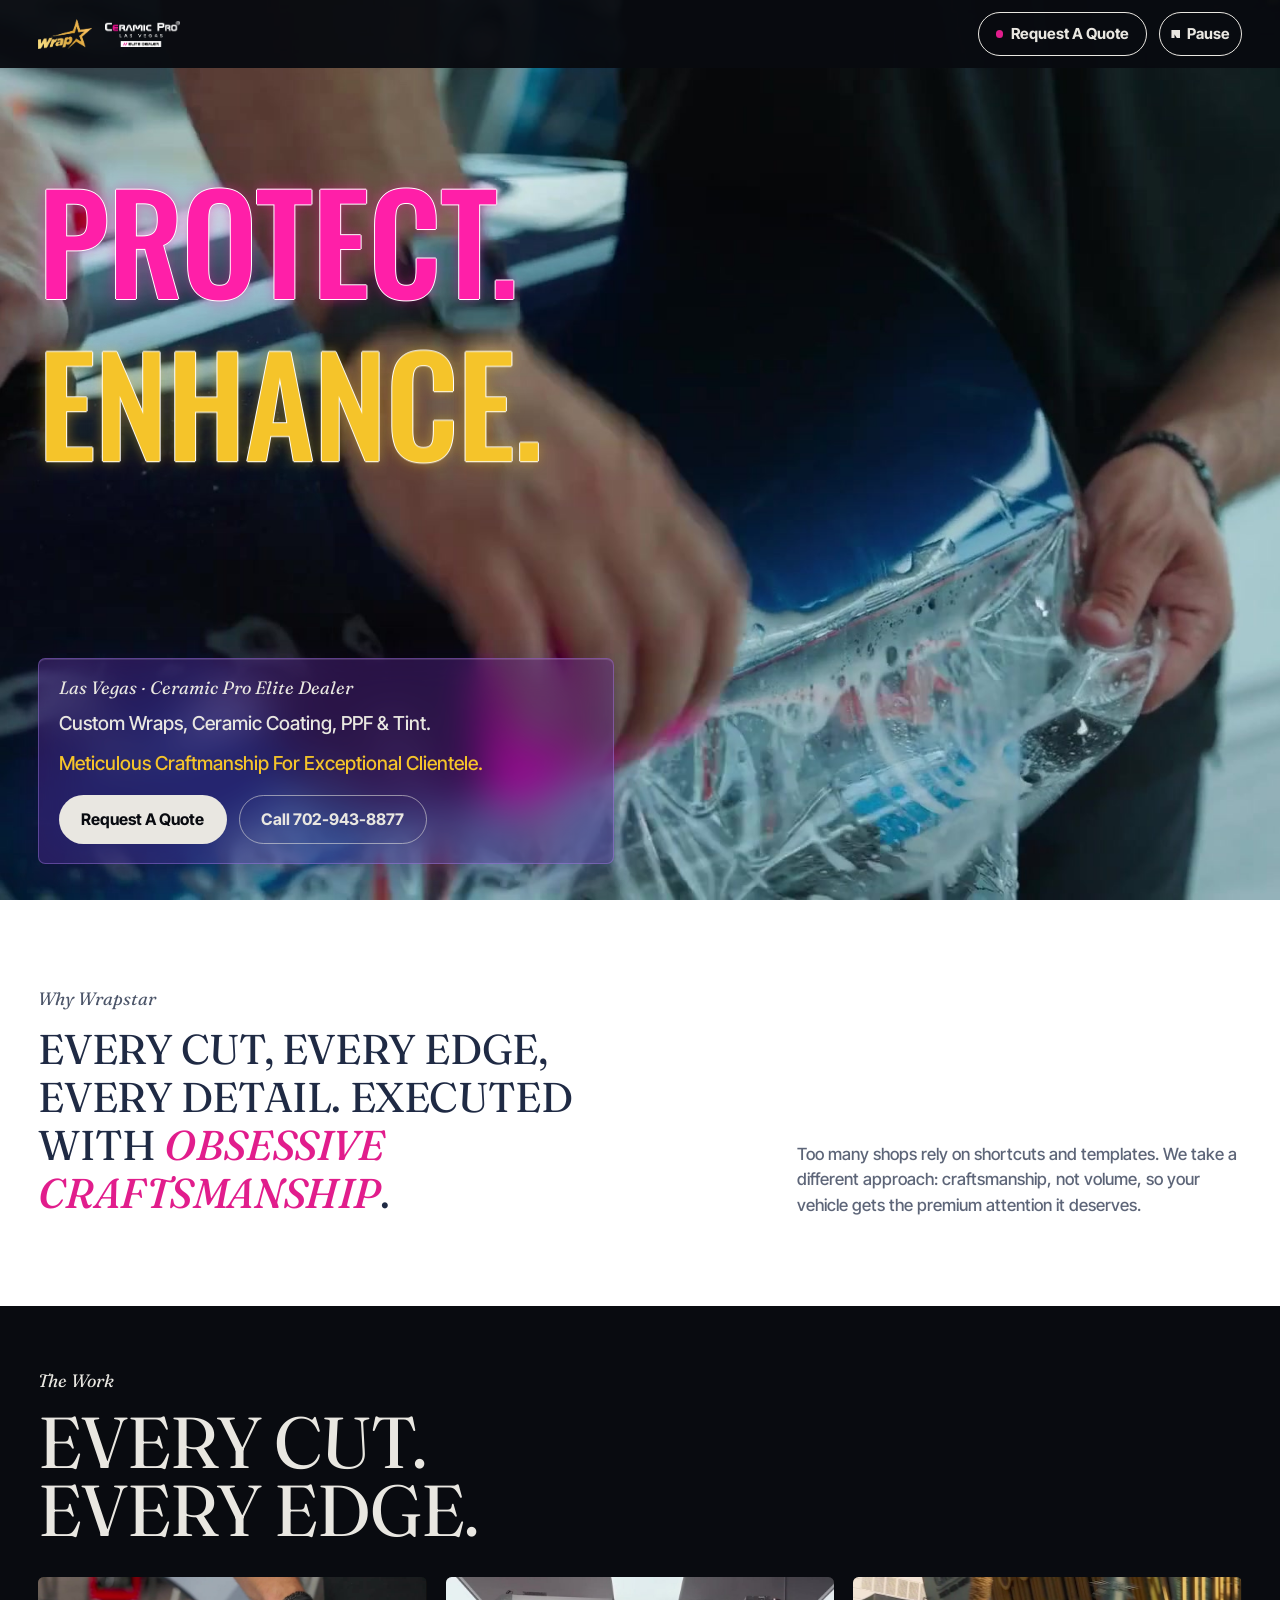
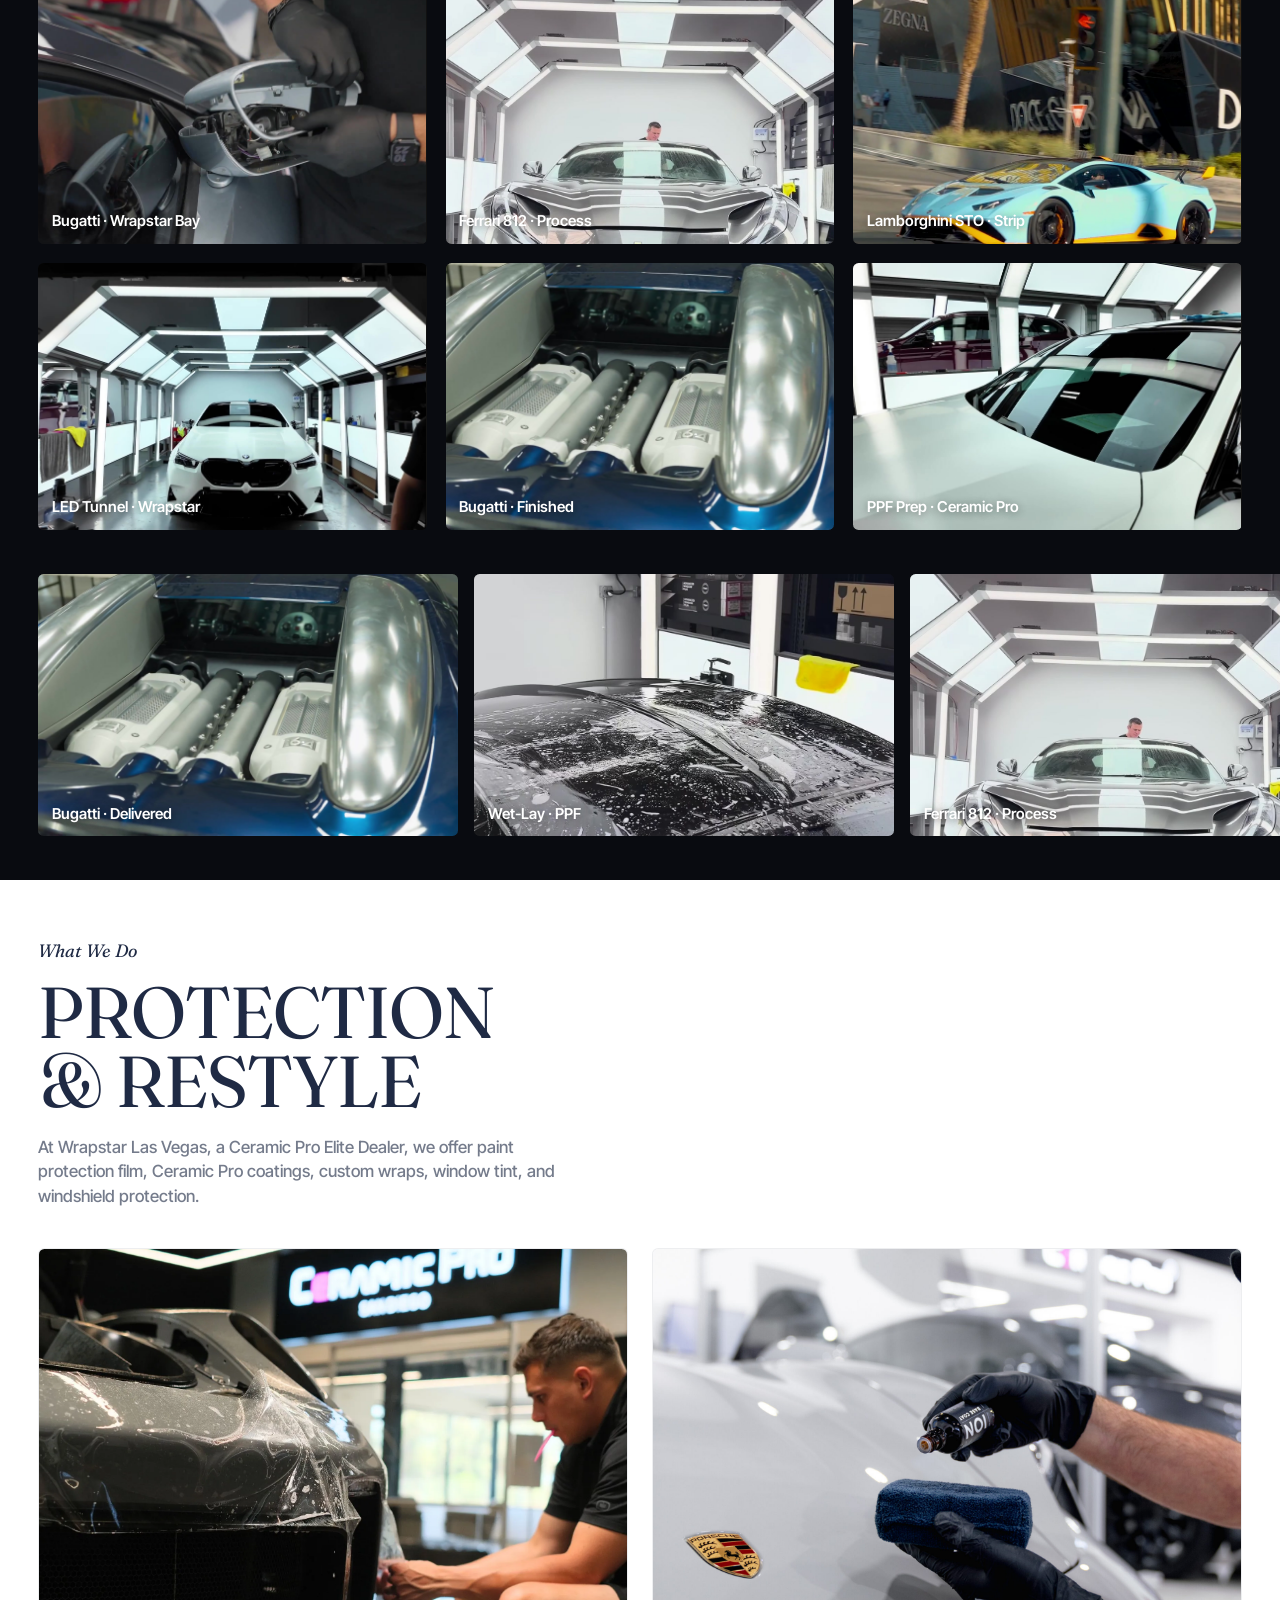
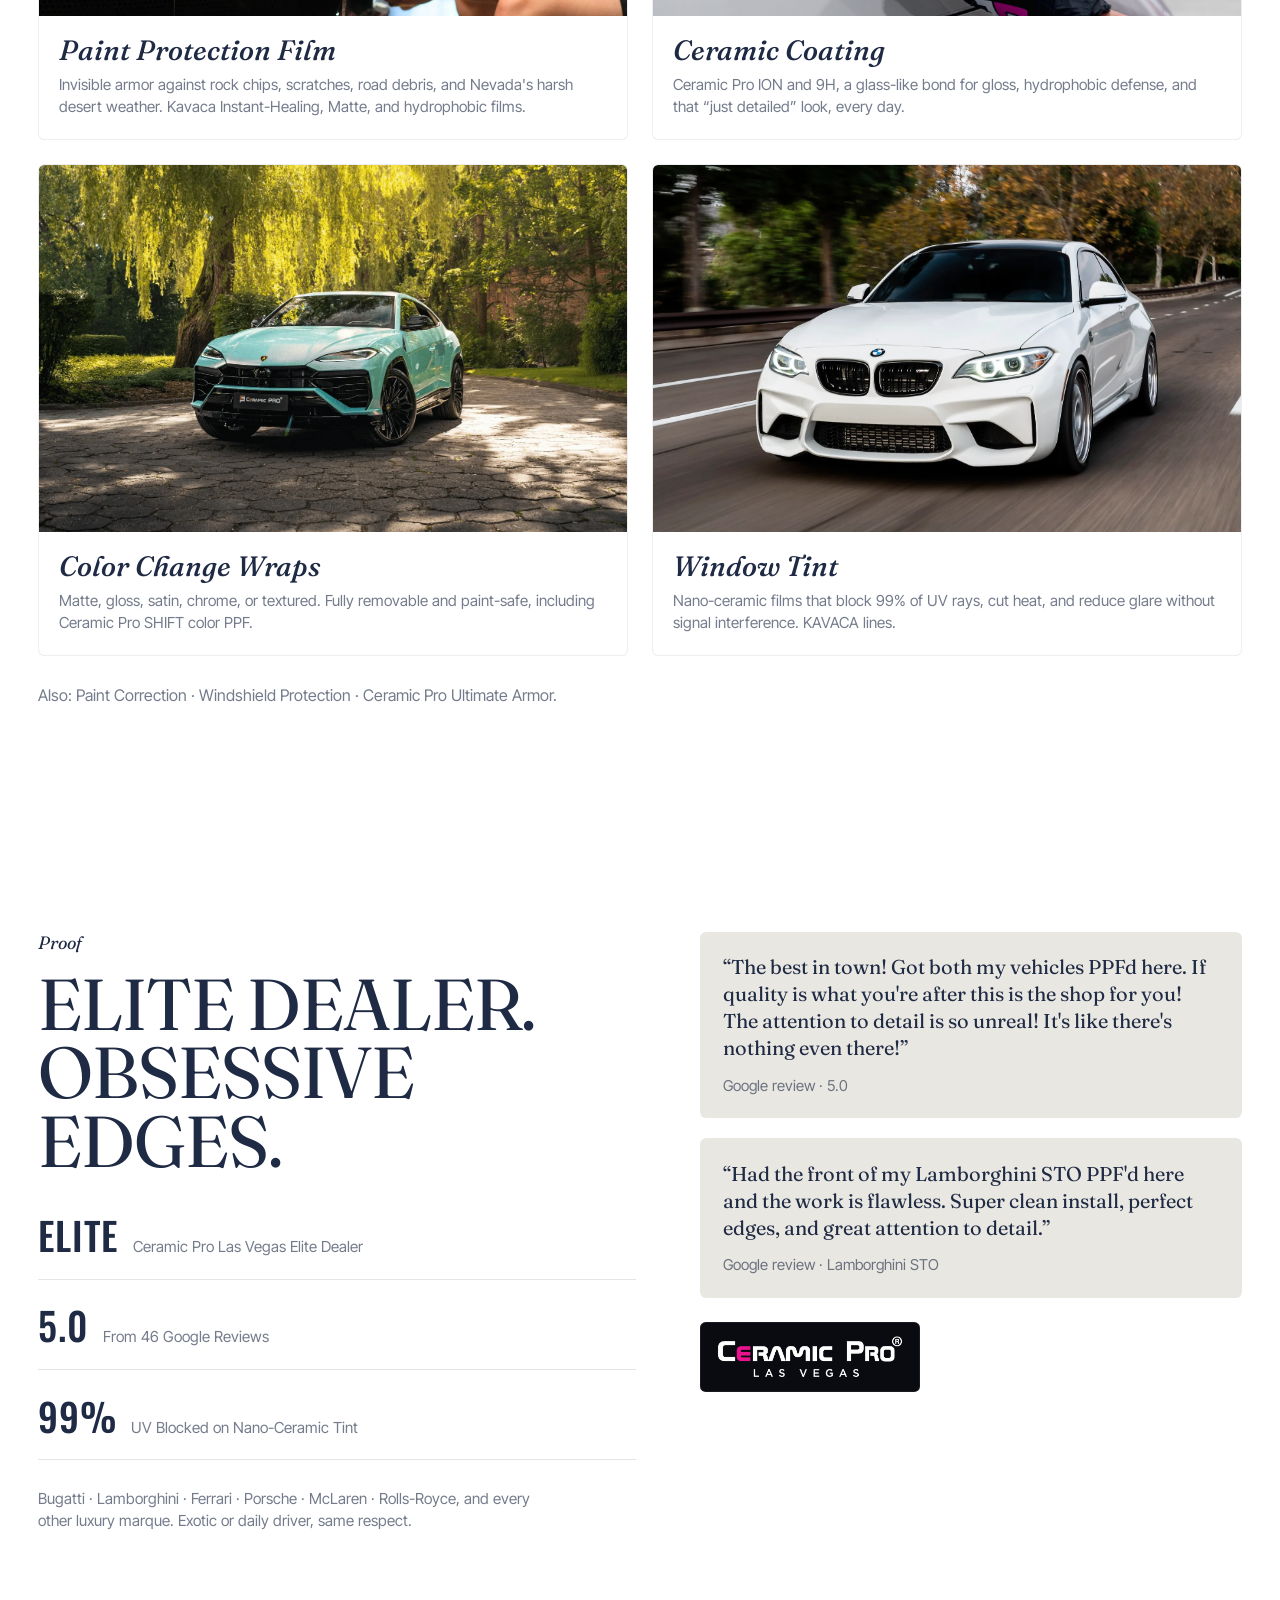
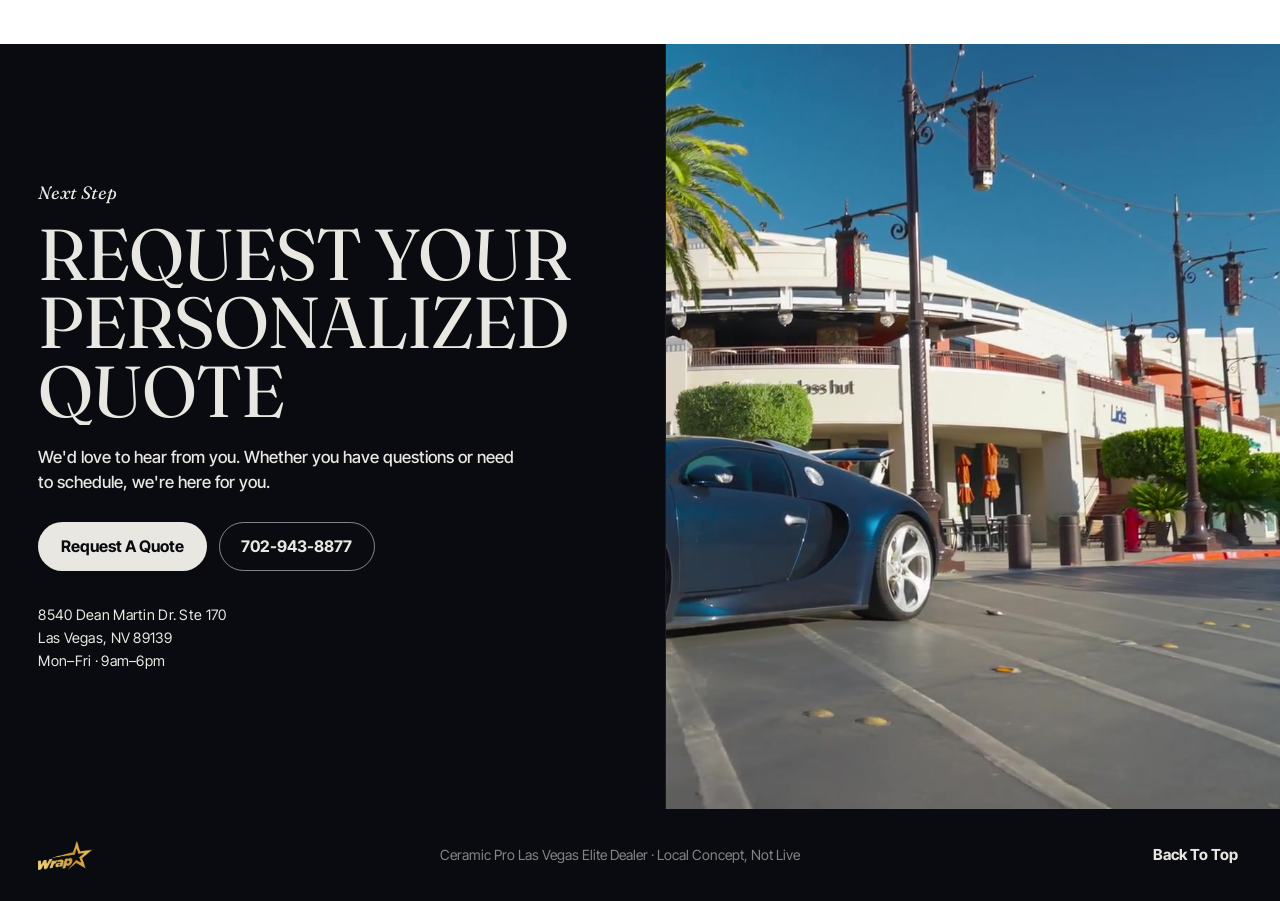
==== index.html @ bbc6fa1a "Hero outline fix: override the inline overflow:hidden site.js sets during the wipe (v=glow2)" ====
<!doctype html>
<html lang="en">
<head>
<meta charset="utf-8">
<meta name="viewport" content="width=device-width, initial-scale=1, viewport-fit=cover">
<meta name="robots" content="noindex, nofollow">
<title>Wrapstar | Ceramic Pro Las Vegas Elite Dealer | PPF, Wraps &amp; Tint</title>
<meta name="description" content="Ceramic Pro Elite Dealer in Las Vegas. Paint protection film, ceramic coating, custom wraps and window tint. 8540 Dean Martin Dr. Ste 170. 702-943-8877.">
<meta name="theme-color" content="#090B10">
<link rel="preconnect" href="https://fonts.googleapis.com">
<link rel="preconnect" href="https://fonts.gstatic.com" crossorigin>
<link rel="preload" as="style" href="https://fonts.googleapis.com/css2?family=Fraunces:opsz,wght@9..144,300;9..144,400;9..144,500;9..144,600&family=Inter+Tight:ital,wght@0,400;0,500;0,600;0,700;1,400&family=Oswald:wght@400;500;600&display=swap">
<link rel="stylesheet" href="https://fonts.googleapis.com/css2?family=Fraunces:opsz,wght@9..144,300;9..144,400;9..144,500;9..144,600&family=Inter+Tight:ital,wght@0,400;0,500;0,600;0,700;1,400&family=Oswald:wght@400;500;600&display=swap">
<link rel="preconnect" href="https://api.fontshare.com">
<link rel="preconnect" href="https://cdn.fontshare.com" crossorigin>
<link rel="stylesheet" href="https://api.fontshare.com/v2/css?f[]=satoshi@500,700&display=swap">
<link rel="preload" href="film/poster.jpg?v=bug5" as="image" media="(min-width: 761px)">
<link rel="stylesheet" href="site.css?v=glow2">
<link rel="icon" href="data:image/svg+xml,%3Csvg xmlns='http://www.w3.org/2000/svg' viewBox='0 0 32 32'%3E%3Crect width='32' height='32' fill='%23090B10'/%3E%3Ctext x='16' y='22' text-anchor='middle' font-family='Arial' font-size='14' font-weight='700' fill='%23E9E7E1'%3EW%3C/text%3E%3C/svg%3E">
<meta property="og:type" content="website">
<meta property="og:url" content="https://wrapstar.jarrettwroten.com/">
<meta property="og:title" content="Wrapstar | Ceramic Pro Las Vegas Elite Dealer | PPF, Wraps &amp; Tint">
<meta property="og:description" content="Ceramic Pro Elite Dealer in Las Vegas. Paint protection film, ceramic coating, custom wraps and window tint. 8540 Dean Martin Dr. Ste 170. 702-943-8877.">
<meta property="og:image" content="https://wrapstar.jarrettwroten.com/og.jpg?v=20261008b">
<meta property="og:image:secure_url" content="https://wrapstar.jarrettwroten.com/og.jpg?v=20261008b">
<meta property="og:image:type" content="image/jpeg">
<meta property="og:image:width" content="1200">
<meta property="og:image:height" content="630">
<meta property="og:image:alt" content="Wrapstar hero with the headline Protect. Enhance. Redefine. and a supercar on the Las Vegas Strip.">
<meta name="twitter:card" content="summary_large_image">
<meta name="twitter:title" content="Wrapstar | Ceramic Pro Las Vegas Elite Dealer | PPF, Wraps &amp; Tint">
<meta name="twitter:description" content="Ceramic Pro Elite Dealer in Las Vegas. Paint protection film, ceramic coating, custom wraps and window tint. 8540 Dean Martin Dr. Ste 170. 702-943-8877.">
<meta name="twitter:image" content="https://wrapstar.jarrettwroten.com/og.jpg?v=20261008b">
<meta name="twitter:image:alt" content="Wrapstar hero with the headline Protect. Enhance. Redefine. and a supercar on the Las Vegas Strip.">
</head>
<body>
<a class="skip" href="#main">Skip to Content</a>

<div class="loader" aria-hidden="true">
  <div class="loader__mark">
    <img src="img/wrapstar-logo.png?v=raw1" width="2280" height="1266" alt="Wrapstar" decoding="async">
    <img class="loader__cped" src="img/ceramic-pro-elite.png?v=raw1" width="1361" height="478" alt="Ceramic Pro Las Vegas Elite Dealer" decoding="async">
  </div>
  <div class="loader__bar"><i></i></div>
</div>

<header class="hdr">
  <a class="hdr__mark" href="index.html" aria-label="Wrapstar home">
    <img src="img/wrapstar-logo.png?v=raw1" width="2280" height="1266" alt="Wrapstar" decoding="async">
    <img class="hdr__cped" src="img/ceramic-pro-elite.png?v=raw1" width="1361" height="478" alt="Ceramic Pro Las Vegas Elite Dealer" decoding="async">
  </a>
  <div class="hdr__r">
    <a class="pill" href="contact.html#quote"><span class="pill__dot"></span>Request A Quote</a>
    <button class="motion" type="button" aria-pressed="false" aria-label="Pause Motion"><span class="motion__ico" aria-hidden="true"></span><span class="motion__txt">Pause</span></button>
  </div>
</header>

<main id="main">

<section class="hero" id="top">
  <div class="hero__media">
    <video class="film film--hero" id="film-hero" muted loop playsinline autoplay preload="auto" poster="film/poster.jpg?v=bug5"
      aria-label="Wrapstar Bugatti Veyron film: PPF going on in the shop, the car in the bay beside a red Lamborghini, then the finished blue Veyron on the plaza">
      <source src="film/hero-sm.mp4?v=bug5" type="video/mp4" media="(max-width: 760px) and (orientation: portrait)">
      <source src="film/hero.mp4?v=bug5" type="video/mp4">
    </video>
    <script>if (matchMedia("(max-width: 760px) and (orientation: portrait)").matches) document.getElementById("film-hero").poster = "film/poster-sm.jpg?v=bug5";</script>
  </div>
  <div class="hero__copy">
    <h1 class="hero__h" aria-label="Protect. Enhance. Redefine Your Ride.">
      <span class="hero__line" data-hero-wipe>Protect.</span>
      <span class="hero__line hero__line--accent" data-hero-wipe>Enhance.</span>
      <span class="hero__line hero__line--teal" data-hero-wipe>Redefine.</span>
    </h1>
    <div class="hero__band" data-reveal>
      <p class="eyebrow eyebrow--on-dark">Las Vegas · Ceramic Pro Elite Dealer</p>
      <p class="hero__sub"><span class="hero__sub-line">Custom Wraps, Ceramic Coating, PPF &amp; Tint.</span><span class="hero__sub-line hero__sub-line--gold">Meticulous Craftmanship For Exceptional Clientele.</span></p>
      <div class="hero__cta">
        <a class="btn btn--light" href="contact.html#quote">Request A Quote</a>
        <a class="btn btn--ghost" href="tel:+17029438877">Call 702-943-8877</a>
      </div>
    </div>
  </div>
</section>

<section class="mani" aria-labelledby="mani-h">
  <div class="mani__grid">
    <div class="mani__main">
      <p class="eyebrow" data-reveal>Why Wrapstar</p>
      <h2 class="mani__h" id="mani-h" data-split>Every Cut, Every Edge, Every Detail. Executed With <em>Obsessive Craftsmanship</em>.</h2>
    </div>
    <p class="mani__aside" data-reveal>Too many shops rely on shortcuts and templates. We take a different approach: craftsmanship, not volume, so your vehicle gets the premium attention it deserves.</p>
  </div>
</section>

<section class="work" id="work" aria-labelledby="work-h">
  <div class="work__head">
    <p class="eyebrow" data-reveal>The Work</p>
    <h2 class="sec-h" id="work-h" data-split>Every Cut.<br>Every Edge.</h2>
  </div>
  <div class="work__grid">
    <figure class="work__card" data-reveal>
      <video class="film" muted loop playsinline autoplay preload="metadata" poster="film/poster-a.jpg?v=raw1" aria-label="Wrapstar tech working a Bugatti side mirror on the shop floor">
        <source src="film/work-bugatti-shop.mp4?v=raw1" type="video/mp4">
      </video>
      <figcaption>Bugatti · Wrapstar Bay</figcaption>
    </figure>
    <figure class="work__card" data-reveal>
      <video class="film" muted loop playsinline autoplay preload="metadata" poster="film/poster-812.jpg?v=raw1" aria-label="Ferrari 812 Superfast process in Wrapstar LED bay, Ceramic Pro shirt, bumper work">
        <source src="film/work-812.mp4?v=raw1" type="video/mp4">
      </video>
      <figcaption>Ferrari 812 · Process</figcaption>
    </figure>
    <figure class="work__card" data-reveal>
      <video class="film" muted loop playsinline autoplay preload="metadata" aria-label="Lamborghini STO on the Las Vegas Strip, first-party wrapstarnv film" poster="film/poster-sto.jpg">
        <source src="film/work-sto.mp4?v=raw1" type="video/mp4">
      </video>
      <figcaption>Lamborghini STO · Strip</figcaption>
    </figure>
    <figure class="work__card" data-reveal>
      <video class="film" muted loop playsinline autoplay preload="metadata" poster="film/poster-tunnel.jpg?v=fid1" aria-label="BMW in Wrapstar LED inspection tunnel, tech in Wrapstar shirt">
        <source src="film/work-tunnel.mp4?v=fid1" type="video/mp4">
      </video>
      <figcaption>LED Tunnel · Wrapstar</figcaption>
    </figure>
    <figure class="work__card" data-reveal>
      <video class="film" muted loop playsinline autoplay preload="metadata" aria-label="Finished Bugatti after Wrapstar color-change wrap" poster="film/poster-bugatti-finish.jpg">
        <source src="film/work-bugatti-finish.mp4?v=raw1" type="video/mp4">
      </video>
      <figcaption>Bugatti · Finished</figcaption>
    </figure>
    <figure class="work__card" data-reveal>
      <video class="film" muted loop playsinline autoplay preload="metadata" poster="film/poster-prep.jpg?v=fid1" aria-label="Wrapstar tech prepping Ceramic Pro paint protection film on shop tables">
        <source src="film/work-prep.mp4?v=fid1" type="video/mp4">
      </video>
      <figcaption>PPF Prep · Ceramic Pro</figcaption>
    </figure>
  </div>
  <div class="rail" role="region" aria-label="More work on film">
  <div class="rail__track" id="rail-track">
    <figure class="rail__item">
      <video class="film" muted loop playsinline autoplay preload="metadata" poster="film/poster-bugatti-finish.jpg"><source src="film/work-bugatti-finish.mp4?v=raw1" type="video/mp4"></video>
      <figcaption>Bugatti · Delivered</figcaption>
    </figure>
    <figure class="rail__item">
      <video class="film" muted loop playsinline autoplay preload="metadata" poster="film/poster-ppf-precolor.jpg"><source src="film/work-ppf-precolor.mp4?v=raw1" type="video/mp4"></video>
      <figcaption>Wet-Lay · PPF</figcaption>
    </figure>
    <figure class="rail__item">
      <video class="film" muted loop playsinline autoplay preload="metadata" poster="film/poster-812.jpg?v=raw1"><source src="film/work-812.mp4?v=raw1" type="video/mp4"></video>
      <figcaption>Ferrari 812 · Process</figcaption>
    </figure>
    <figure class="rail__item">
      <video class="film" muted loop playsinline autoplay preload="metadata" poster="film/poster-tunnel.jpg?v=fid1"><source src="film/work-tunnel.mp4?v=fid1" type="video/mp4"></video>
      <figcaption>LED Tunnel · Wrapstar</figcaption>
    </figure>
    <figure class="rail__item">
      <video class="film" muted loop playsinline autoplay preload="metadata" poster="film/poster-jesko.jpg"><source src="film/work-jesko.mp4?v=raw1" type="video/mp4"></video>
      <figcaption>Jesko · Full-Body PPF</figcaption>
    </figure>
    <figure class="rail__item">
      <video class="film" muted loop playsinline autoplay preload="metadata" poster="film/poster-bugatti-door.jpg"><source src="film/work-bugatti-door.mp4?v=raw1" type="video/mp4"></video>
      <figcaption>Door / Jamb Work</figcaption>
    </figure>
    <figure class="rail__item">
      <video class="film" muted loop playsinline autoplay preload="metadata" poster="film/poster-bugatti-wrap.jpg"><source src="film/work-bugatti-wrap.mp4?v=raw1" type="video/mp4"></video>
      <figcaption>Color-Change Edges</figcaption>
    </figure>
    <figure class="rail__item">
      <video class="film" muted loop playsinline autoplay preload="metadata" poster="film/poster-porsche.jpg"><source src="film/work-porsche.mp4?v=raw1" type="video/mp4"></video>
      <figcaption>Porsche · Wrapstar</figcaption>
    </figure>
    <figure class="rail__item">
      <video class="film" muted loop playsinline autoplay preload="metadata" poster="film/poster-lexus.jpg?v=fid1"><source src="film/work-lexus.mp4?v=fid1" type="video/mp4"></video>
      <figcaption>Lexus · Finished</figcaption>
    </figure>
    <figure class="rail__item">
      <video class="film" muted loop playsinline autoplay preload="metadata" poster="film/poster-sto.jpg"><source src="film/work-sto.mp4?v=raw1" type="video/mp4"></video>
      <figcaption>STO · Strip</figcaption>
    </figure>
    <figure class="rail__item">
      <video class="film" muted loop playsinline autoplay preload="metadata" poster="film/poster-gtr.jpg"><source src="film/work-gtr.mp4?v=raw1" type="video/mp4"></video>
      <figcaption>GT-R · Reptar</figcaption>
    </figure>
    <figure class="rail__item">
      <video class="film" muted loop playsinline autoplay preload="metadata" poster="film/poster-prep.jpg?v=fid1"><source src="film/work-prep.mp4?v=fid1" type="video/mp4"></video>
      <figcaption>PPF Prep · Tables</figcaption>
    </figure>
  </div>
  </div>
</section>

<section class="services" id="services" aria-labelledby="svc-h">
  <div class="services__head">
    <p class="eyebrow" data-reveal>What We Do</p>
    <h2 class="sec-h" id="svc-h" data-split>Protection<br>&amp; Restyle</h2>
    <p class="lede" data-reveal>At Wrapstar Las Vegas, a Ceramic Pro Elite Dealer, we offer paint protection film, Ceramic Pro coatings, custom wraps, window tint, and windshield protection.</p>
  </div>
  <div class="svc-grid">
    <article class="svc" data-reveal>
      <div class="svc__media"><img src="img/ppf-1.webp" width="800" height="600" alt="Paint protection film install" loading="lazy"></div>
      <h3 class="svc__h">Paint Protection Film</h3>
      <p>Invisible armor against rock chips, scratches, road debris, and Nevada's harsh desert weather. Kavaca Instant-Healing, Matte, and hydrophobic films.</p>
    </article>
    <article class="svc" data-reveal>
      <div class="svc__media"><img src="img/ion.jpg" width="800" height="600" alt="Ceramic Pro ION coating product" loading="lazy"></div>
      <h3 class="svc__h">Ceramic Coating</h3>
      <p>Ceramic Pro ION and 9H, a glass-like bond for gloss, hydrophobic defense, and that “just detailed” look, every day.</p>
    </article>
    <article class="svc" data-reveal>
      <div class="svc__media"><img src="img/shift.webp" width="800" height="600" alt="Ceramic Pro SHIFT color PPF" loading="lazy"></div>
      <h3 class="svc__h">Color Change Wraps</h3>
      <p>Matte, gloss, satin, chrome, or textured. Fully removable and paint-safe, including Ceramic Pro SHIFT color PPF.</p>
    </article>
    <article class="svc" data-reveal>
      <div class="svc__media"><img src="img/bmw-tint.webp" width="800" height="600" alt="Window tint on a BMW" loading="lazy"></div>
      <h3 class="svc__h">Window Tint</h3>
      <p>Nano-ceramic films that block 99% of UV rays, cut heat, and reduce glare without signal interference. KAVACA lines.</p>
    </article>
  </div>
  <p class="svc-note" data-reveal>Also: Paint Correction · Windshield Protection · Ceramic Pro Ultimate Armor.</p>
</section>

<section class="proof" id="proof" aria-labelledby="proof-h">
  <div class="proof__left">
    <p class="eyebrow" data-reveal>Proof</p>
    <h2 class="sec-h" id="proof-h" data-split>Elite Dealer.<br>Obsessive Edges.</h2>
    <ul class="stats">
      <li data-reveal><b>Elite</b><span>Ceramic Pro Las Vegas Elite Dealer</span></li>
      <li data-reveal><b>5.0</b><span>From 46 Google Reviews</span></li>
      <li data-reveal><b>99%</b><span>UV Blocked on Nano-Ceramic Tint</span></li>
    </ul>
    <p class="proof__brands" data-reveal>Bugatti · Lamborghini · Ferrari · Porsche · McLaren · Rolls-Royce, and every other luxury marque. Exotic or daily driver, same respect.</p>
  </div>
  <div class="proof__right">
    <blockquote class="rev" data-reveal>
      <p>“The best in town! Got both my vehicles PPFd here. If quality is what you're after this is the shop for you! The attention to detail is so unreal! It's like there's nothing even there!”</p>
      <cite>Google review · 5.0</cite>
    </blockquote>
    <blockquote class="rev" data-reveal>
      <p>“Had the front of my Lamborghini STO PPF'd here and the work is flawless. Super clean install, perfect edges, and great attention to detail.”</p>
      <cite>Google review · Lamborghini STO</cite>
    </blockquote>
    <figure class="proof__mark" data-reveal>
      <img src="img/cped.png" width="1377" height="307" alt="Ceramic Pro Las Vegas logo" loading="lazy">
    </figure>
  </div>
</section>

<section class="ask" id="ask" aria-labelledby="ask-h">
  <div class="ask__media">
    <video class="film" muted loop playsinline autoplay preload="metadata" poster="film/poster-ask.jpg?v=reel1" aria-label="Wrapstar finished work: Lamborghini STO on the Las Vegas Strip, the color-changed Bugatti Veyron in the showroom and on the plaza">
      <source src="film/ask-reel.mp4?v=reel2" type="video/mp4">
    </video>
  </div>
  <div class="ask__copy">
    <p class="eyebrow" data-reveal>Next Step</p>
    <h2 class="sec-h sec-h--light" id="ask-h" data-split>Request Your<br>Personalized Quote</h2>
    <p class="ask__lede" data-reveal>We'd love to hear from you. Whether you have questions or need to schedule, we're here for you.</p>
    <div class="ask__cta" data-reveal>
      <a class="btn btn--light" href="contact.html#quote">Request A Quote</a>
      <a class="btn btn--ghost-light" href="tel:+17029438877">702-943-8877</a>
    </div>
    <address class="ask__addr" data-reveal>
      8540 Dean Martin Dr. Ste 170<br>
      Las Vegas, NV 89139<br>
      Mon–Fri · 9am–6pm
    </address>
  </div>
</section>

</main>

<footer class="ftr">
  <div class="ftr__row">
    <a class="ftr__mark" href="index.html" aria-label="Wrapstar home"><img src="img/wrapstar-logo.png?v=raw1" width="2280" height="1266" alt="Wrapstar" decoding="async"></a>
    <p class="ftr__note">Ceramic Pro Las Vegas Elite Dealer · Local Concept, Not Live</p>
    <a class="ftr__top" href="#top">Back To Top</a>
  </div>
</footer>

<script src="vendor/gsap.min.js"></script>
<script src="vendor/ScrollTrigger.min.js"></script>
<script src="vendor/SplitText.min.js"></script>
<script src="vendor/lenis.min.js"></script>
<script src="site.js?v=rd5"></script>
</body>
</html>
---- site.css ----
/* Wrapstar concept - White Desert idiom (extract/white-desert), own code.
   Type: Oswald (hero display) + Fraunces (serif) + Inter Tight (body) + Satoshi (UI/CTA via Fontshare).
   Palette: navy #1F2A44, hero-ink #1164A6 (Jarrett swatch), paper #E9E7E1 / #fff, dark #090B10, accent #E11D8C (from their Ceramic Pro film). */

:root{
  --ink:#1F2A44;
  --hero-ink:#1164A6;
  --hero-accent:#F5C42A;
  --hero-teal:#25C2A4; /* Jarrett REDEFINE teal */
  --paper:#E9E7E1;
  --paper-hot:#fff;
  --dark:#090B10;
  --accent:#E11D8C;
  --muted:rgba(31,42,68,.62);
  --ease:cubic-bezier(.76,0,.24,1);
  --ease-out:cubic-bezier(.16,1,.3,1);
  --pad:clamp(1.25rem,3vw,2.5rem);
  --max:1440px;
  --hdr:4.25rem;
  --display:"Oswald", "Arial Narrow", Arial, sans-serif;
  --serif:"Fraunces", ui-serif, Georgia, serif;
  --sans:"Inter Tight", system-ui, sans-serif;
  --ui:"Satoshi", "Inter Tight", system-ui, sans-serif;
}
*{box-sizing:border-box}
html{scroll-behavior:auto}
html,body{margin:0;padding:0;background:var(--paper-hot);color:var(--ink);font-family:var(--sans);font-size:16px;line-height:1.45;-webkit-font-smoothing:antialiased;text-rendering:optimizeLegibility}
img,video{display:block;max-width:100%;height:auto}
a{color:inherit;text-decoration:none}
button{font:inherit;color:inherit;background:none;border:0;cursor:pointer}
em{font-style:italic;font-family:var(--serif);font-weight:500;color:var(--accent)}
.skip{position:absolute;left:-999px;top:0;background:var(--dark);color:#fff;padding:.75rem 1rem;z-index:100}
.skip:focus{left:0}
:focus-visible{outline:2px solid var(--accent);outline-offset:3px}

/* Loader */
.loader{position:fixed;inset:0;z-index:90;background:var(--dark);color:var(--paper);display:grid;place-content:center;gap:1.25rem;text-align:center;transition:clip-path .9s var(--ease)}
.loader.is-done{clip-path:inset(0 0 100% 0);pointer-events:none}
.loader__mark{display:flex;flex-direction:column;align-items:center;justify-content:center;gap:clamp(.85rem,2.5vw,1.35rem);margin:0 auto;line-height:0}
.loader__mark img{display:block;height:auto;object-fit:contain}
.loader__mark img:first-child{width:min(14rem,58vw);max-height:clamp(3.5rem,12vw,5.5rem)}
.loader__mark img.loader__cped{width:min(16rem,68vw);max-height:clamp(2.6rem,9vw,3.75rem)}
.loader__bar{width:min(240px,60vw);height:2px;background:rgba(233,231,225,.2);overflow:hidden}
.loader__bar i{display:block;height:100%;width:0;background:var(--paper);animation:load 1.1s var(--ease-out) forwards}
.loader__label{font-size:.75rem;letter-spacing:.14em;text-transform:uppercase;opacity:.7}
@keyframes load{to{width:100%}}

/* Header */
.hdr{position:fixed;top:0;left:0;right:0;z-index:50;height:var(--hdr);display:flex;align-items:center;justify-content:space-between;padding:0 var(--pad);color:var(--paper);mix-blend-mode:normal;background:rgba(9,11,16,.96);/* no backdrop-filter; no transform/will-change - those promote a compositor layer that desyncs under Lenis in headed Chrome (white strip while getBoundingClientRect.top stays 0) */
  transform:none;-webkit-transform:none;will-change:auto;-webkit-backface-visibility:visible;backface-visibility:visible;
  /* Paint safety for residual Lenis compositor micro-dip (1–10px): solid upward shadow fills gap without transform */
  box-shadow:0 -32px 0 0 #090B10}
.hdr.is-solid{background:rgba(9,11,16,.96);color:var(--paper);box-shadow:0 -32px 0 0 #090B10}
.hdr__mark{display:inline-flex;align-items:center;gap:clamp(.5rem,1.4vw,.85rem);min-height:2.75rem;padding:.25rem 0;line-height:0;max-width:min(70vw,22rem)}
.hdr__mark img{height:clamp(1.35rem,3.5vw,1.85rem);width:auto;max-width:min(30vw,8rem);object-fit:contain}
.hdr__mark .hdr__cped{height:clamp(1.15rem,3.1vw,1.65rem);max-width:min(34vw,9.5rem);flex-shrink:0}/* Pass 48: Ceramic Pro Elite beside Wrapstar mark */
.hdr__nav{display:flex;gap:.35rem;font-size:.8rem;letter-spacing:.1em;text-transform:uppercase;font-weight:500}
.hdr__nav a{opacity:.85;transition:opacity .25s var(--ease);min-height:2.75rem;display:inline-flex;align-items:center;padding:0 .65rem}
.hdr__nav a:hover{opacity:1}
.hdr__r{display:flex;align-items:center;gap:.75rem}
.pill{display:inline-flex;align-items:center;gap:.5rem;min-height:2.75rem;padding:.55rem 1.05rem;border:1px solid currentColor;border-radius:999px;font-size:.75rem;letter-spacing:.08em;text-transform:uppercase;font-weight:500;transition:background .3s var(--ease),color .3s var(--ease)}
.pill:hover{background:var(--paper);color:var(--dark)}
.pill__dot{width:.45rem;height:.45rem;border-radius:50%;background:var(--accent)}
.hdr__menu{display:none;width:2.75rem;height:2.75rem;place-items:center}
.hdr__menu span,.hdr__menu span::before,.hdr__menu span::after{display:block;width:1.15rem;height:1.5px;background:currentColor;position:relative}
.hdr__menu span::before,.hdr__menu span::after{content:"";position:absolute;left:0}
.hdr__menu span::before{top:-5px}.hdr__menu span::after{top:5px}
.motion{display:inline-flex;align-items:center;gap:.45rem;min-height:2.75rem;padding:.4rem .7rem;border:1px solid currentColor;border-radius:999px;font-size:.7rem;letter-spacing:.1em;text-transform:uppercase}
.motion__ico{width:.55rem;height:.55rem;background:currentColor;clip-path:polygon(0 0,35% 0,35% 100%,0 100%,0 0,65% 0,100% 0,100% 100%,65% 100%)}
.motion[aria-pressed="true"] .motion__ico{clip-path:polygon(0 0,100% 50%,0 100%)}
.motion__txt{pointer-events:none}

/* Hero */
.hero{position:relative;min-height:100svh;display:grid;align-items:end;color:var(--paper);overflow:hidden;background:var(--dark)}
.hero__media{position:absolute;inset:0}
.hero__media .film{width:100%;height:100%;object-fit:cover;object-position:center 40%}
.hero__copy{position:relative;z-index:2;padding:calc(var(--hdr) + 1rem) var(--pad) clamp(2rem,6vw,4rem);max-width:1100px}
.eyebrow{margin:0 0 1rem;font-size:.75rem;letter-spacing:.16em;text-transform:uppercase;font-weight:500;opacity:.8}
.hero__h{margin:0;font-family:var(--display);font-weight:500;font-size:clamp(3.4rem,14vw,9.5rem);line-height:1.08;text-transform:uppercase;letter-spacing:-.01em}
.hero__line{display:block;overflow:hidden}
.hero__line--accent{color:var(--hero-accent)}
.hero__band{margin-top:1.35rem;max-width:36rem;padding:1.1rem 1.2rem 1.2rem;background:rgba(9,11,16,.38);-webkit-backdrop-filter:blur(18px) saturate(1.15);backdrop-filter:blur(18px) saturate(1.15);border:1px solid rgba(233,231,225,.28);border-radius:.45rem;box-shadow:0 10px 36px rgba(0,0,0,.28),0 1px 0 rgba(255,255,255,.08) inset}
.hero__sub{margin:0;max-width:34rem;font-size:clamp(1rem,1.6vw,1.2rem);line-height:1.4;color:var(--paper);opacity:1}
.hero__cta{display:flex;flex-wrap:wrap;gap:.75rem;margin-top:1.1rem}
.hero__cap{position:absolute;right:var(--pad);bottom:1.25rem;z-index:2;font-size:.7rem;letter-spacing:.12em;text-transform:uppercase;opacity:.7}

.btn{display:inline-flex;align-items:center;justify-content:center;min-height:2.85rem;padding:.7rem 1.25rem;border-radius:999px;font-size:.8rem;letter-spacing:.1em;text-transform:uppercase;font-weight:560;border:1px solid transparent;transition:transform .35s var(--ease),background .3s var(--ease),color .3s var(--ease),border-color .3s var(--ease)}
.btn:hover{transform:translateY(-1px)}
.btn--light{background:var(--paper);color:var(--dark)}
.btn--light:hover{background:#fff}
.btn--ghost{border-color:rgba(233,231,225,.55);color:var(--paper)}
.btn--ghost:hover{background:rgba(233,231,225,.12)}
.btn--ghost-light{border-color:rgba(233,231,225,.55);color:var(--paper)}

/* Manifesto */
.mani{padding:clamp(3rem,7vw,5.5rem) var(--pad);max-width:var(--max);margin:0 auto;background:var(--paper-hot)}
.mani__grid{display:grid;grid-template-columns:1.35fr .85fr;gap:clamp(1.5rem,4vw,3.5rem);align-items:end}
.mani__h{margin:0;max-width:22ch;font-family:var(--serif);font-weight:400;font-size:clamp(1.65rem,3.4vw,2.6rem);line-height:1.15;text-transform:uppercase;letter-spacing:-.01em;color:var(--ink)}
.mani__aside{margin:0;max-width:28rem;color:var(--muted);font-size:1.05rem;line-height:1.5}
.eyebrow--on-dark{margin:0 0 .65rem;opacity:.9;color:var(--paper)}
.hero__band .eyebrow{letter-spacing:.14em}

/* Work + rail - pass 11: ONE continuous dark block. No cream pocket under mast.
   Rail = plain overflow-x:auto. NO scroll-snap. NO wheel hijack. NO pin. */
.work{padding:0 0 clamp(1.5rem,3vw,2.25rem);margin:0;max-width:none;background:var(--dark);color:var(--paper);position:relative;z-index:1}
.work__head{padding:clamp(2rem,5vw,4rem) var(--pad) 2rem;max-width:var(--max);margin:0 auto}
.work__head .eyebrow{color:var(--paper);opacity:.85}
.work__head .sec-h{color:var(--paper)}
.sec-h{margin:0;font-family:var(--serif);font-weight:400;font-size:clamp(2.4rem,6vw,4.5rem);line-height:.95;text-transform:uppercase;letter-spacing:-.015em}
.sec-h--light{color:var(--paper)}
.work__grid{display:grid;grid-template-columns:repeat(3,1fr);gap:clamp(.75rem,1.5vw,1.25rem);padding:0 var(--pad);max-width:var(--max);margin:0 auto}
.work__card{margin:0;position:relative;overflow:hidden;background:#111;border-radius:.35rem;aspect-ratio:16/11}
.work__card img,.work__card .film{position:absolute;inset:0;width:100%;height:100%;object-fit:cover}
.work__card figcaption{position:absolute;left:.85rem;bottom:.75rem;font-size:.7rem;letter-spacing:.1em;text-transform:uppercase;color:#fff;text-shadow:0 1px 8px rgba(0,0,0,.45)}
/* no ::after bridge - whole .work is already dark full-bleed */

/* Horizontal rail - nested inside .work; overflow-x only; never steals vertical wheel */
.rail{padding:clamp(1.75rem,4vw,2.75rem) 0 0;background:transparent;color:var(--paper);overflow-x:auto;overflow-y:hidden;position:relative;z-index:1;scroll-snap-type:none;-webkit-overflow-scrolling:touch;scrollbar-width:thin;scrollbar-color:rgba(233,231,225,.35) transparent;overscroll-behavior-x:contain;overscroll-behavior-y:auto;margin:0}
.rail__track{display:flex;align-items:stretch;gap:1rem;width:max-content;min-width:100%;padding:0 var(--pad) 0.5rem;transform:none;will-change:auto}
.rail__item{margin:0;width:min(72vw,420px);height:262px;flex:0 0 auto;position:relative;overflow:hidden;border-radius:.35rem;background:#111}
.rail__item img,.rail__item .film{position:absolute;inset:0;width:100%;height:100%;max-width:none;object-fit:cover;object-position:center;display:block}
.rail__item figcaption{position:absolute;left:.85rem;bottom:.7rem;font-size:.68rem;letter-spacing:.1em;text-transform:uppercase;color:#fff;text-shadow:0 1px 8px rgba(0,0,0,.5)}
.rail::-webkit-scrollbar{height:6px}
.rail::-webkit-scrollbar-thumb{background:rgba(233,231,225,.35);border-radius:999px}

/* Services */
.services{padding:clamp(4rem,9vw,7rem) var(--pad);max-width:var(--max);margin:0 auto;background:var(--paper)}
.services__head{max-width:40rem;margin-bottom:2.5rem}
.lede{margin:1.25rem 0 0;color:var(--muted);font-size:1.05rem;max-width:36rem}
.svc-grid{display:grid;grid-template-columns:repeat(2,1fr);gap:clamp(1rem,2vw,1.5rem)}
.svc{margin:0;background:var(--paper-hot);border-radius:.4rem;overflow:hidden;border:1px solid rgba(31,42,68,.08)}
.svc__media{aspect-ratio:16/10;overflow:hidden;background:var(--dark)}
.svc__media img{width:100%;height:100%;object-fit:cover;transition:transform .8s var(--ease-out)}
.svc:hover .svc__media img{transform:scale(1.04)}
.svc__h{margin:1.15rem 1.25rem .5rem;font-family:var(--serif);font-size:clamp(1.35rem,2.2vw,1.75rem);font-weight:500;font-style:italic;line-height:1.1}
.svc p{margin:0 1.25rem 1.35rem;color:var(--muted);font-size:.95rem}
.svc-note{margin:1.75rem 0 0;font-size:.8rem;letter-spacing:.08em;text-transform:uppercase;color:var(--muted)}

/* Proof */
.proof{display:grid;grid-template-columns:1.05fr .95fr;gap:clamp(2rem,5vw,4rem);padding:clamp(4rem,9vw,7rem) var(--pad);max-width:var(--max);margin:0 auto;background:var(--paper-hot)}
.stats{list-style:none;margin:2rem 0 0;padding:0;display:grid;gap:1.1rem}
.stats li{display:grid;grid-template-columns:auto 1fr;gap:.9rem;align-items:baseline;padding-bottom:1rem;border-bottom:1px solid rgba(31,42,68,.12)}
.stats b{font-family:var(--display);font-size:clamp(1.8rem,3vw,2.4rem);font-weight:500;letter-spacing:.02em;text-transform:uppercase}
.stats span{color:var(--muted);font-size:.95rem}
.proof__brands{margin:1.75rem 0 0;max-width:32rem;color:var(--muted);font-size:.95rem}
.rev{margin:0 0 1.25rem;padding:1.35rem 1.4rem;background:var(--paper);border-radius:.4rem}
.rev p{margin:0;font-family:var(--serif);font-size:clamp(1.05rem,1.6vw,1.25rem);line-height:1.35;font-weight:400}
.rev cite{display:block;margin-top:.85rem;font-style:normal;font-size:.72rem;letter-spacing:.1em;text-transform:uppercase;color:var(--muted)}
.proof__mark{margin:1.5rem 0 0;max-width:220px;line-height:0;padding:.85rem 1rem;background:var(--dark);border-radius:.35rem;border:1px solid rgba(233,231,225,.08)}
.proof__mark img{width:100%;height:auto;display:block;object-fit:contain;object-position:left center;filter:none}

/* Ask - solid dark band for copy; film open on the right (no muddy scrim) */
.ask{position:relative;min-height:85svh;display:grid;align-items:stretch;overflow:hidden;color:var(--paper);background:var(--dark);grid-template-columns:minmax(18rem,min(42rem,52%)) 1fr}
.ask__media{position:absolute;inset:0;z-index:0}
.ask__media .film{width:100%;height:100%;object-fit:cover;object-position:center 40%}
.ask__copy{position:relative;z-index:2;padding:clamp(3.5rem,9vw,6.5rem) var(--pad);max-width:none;background:var(--dark);display:flex;flex-direction:column;justify-content:center;border-right:1px solid rgba(233,231,225,.08)}
.ask__lede{margin:1.25rem 0 0;opacity:.9;font-size:1.05rem;max-width:30rem}
.ask__cta{display:flex;flex-wrap:wrap;gap:.75rem;margin-top:1.75rem}
.ask__addr{margin:2rem 0 0;font-style:normal;font-size:.9rem;line-height:1.6;opacity:.85;letter-spacing:.02em}

/* Footer */
.ftr{background:var(--dark);color:var(--paper);padding:1.5rem var(--pad)}
.ftr__row{display:flex;flex-wrap:wrap;align-items:center;justify-content:space-between;gap:1rem;max-width:var(--max);margin:0 auto}
.ftr__mark{display:inline-flex;align-items:center;min-height:2.75rem;min-width:2.75rem;line-height:0}
.ftr__mark img{height:clamp(1.45rem,3.8vw,1.85rem);width:auto;max-width:min(40vw,10rem);object-fit:contain;opacity:.95}
.ftr__note{margin:0;font-size:.75rem;opacity:.55}
.ftr__top{font-size:.75rem;letter-spacing:.1em;text-transform:uppercase;min-height:2.75rem;display:inline-flex;align-items:center;padding:.5rem .25rem}

/* Reveal defaults - visible unless JS marks pending. Never stay blank if ST flakes. */
[data-reveal]{opacity:1;transform:none}
html.js-motion [data-reveal].is-pending{opacity:0;transform:translateY(28px)}
[data-split] .line{display:block;overflow:hidden}
html.js-motion [data-split].is-pending .line > span,
html.js-motion [data-split].is-pending .word{display:inline-block}
/* After force-reveal, kill leftover clip */
[data-reveal].is-shown,
[data-split].is-shown{opacity:1 !important;transform:none !important;filter:none !important}
[data-split].is-shown .line > span,
[data-split].is-shown .word{transform:none !important;filter:none !important;opacity:1 !important}

/* Desktop tweaks */
@media (min-width:1100px){
  .work__grid{grid-template-columns:repeat(3,1fr)}
}

/* Tablet / phone */
@media (max-width:900px){
  .hdr__nav{position:fixed;inset:var(--hdr) 0 auto 0;background:rgba(9,11,16,.96);flex-direction:column;padding:1.25rem var(--pad) 1.5rem;gap:1rem;display:none}
  .hdr__nav.is-open{display:flex}
  .hdr__menu{display:grid}
  .pill{display:none}
  .hdr{mix-blend-mode:normal;background:rgba(9,11,16,.92)}
  .work__grid{grid-template-columns:1fr 1fr}
  .work__card{aspect-ratio:16/11}
  .mani__grid{grid-template-columns:1fr;gap:1.25rem}
  .svc-grid{grid-template-columns:1fr}
  .proof{grid-template-columns:1fr}
  .hero__h{font-size:clamp(2.8rem,16vw,4.5rem)}
  .mani__h{max-width:none;font-size:clamp(1.45rem,6.2vw,2rem)}
  .rail__item{width:78vw;height:210px}
  .ask{grid-template-columns:1fr;min-height:auto}
  .ask__copy{border-right:0}
  .ask__media{opacity:.28}
}
@media (max-width:420px){
  .work__grid{grid-template-columns:1fr}
  .work__card{aspect-ratio:16/11}
  .hero__cta,.ask__cta{flex-direction:column;align-items:stretch}
  .ask{grid-template-columns:1fr;min-height:auto}
  .ask__copy{border-right:0;min-height:auto;padding:clamp(3rem,10vw,4.5rem) var(--pad)}
  .ask__media{opacity:.35}
  .btn{width:100%}
}

/* No darkening overlays on faces/work - intentional: no scrim classes on film. */

/* --- Pass 3: multi-page + footer nav --- */
.hdr--inner{mix-blend-mode:normal;background:rgba(9,11,16,.96);color:var(--paper)}
.hdr__nav a[aria-current="page"]{opacity:1;box-shadow:inset 0 -2px 0 var(--accent)}
.inline-link{text-decoration:underline;text-underline-offset:.2em}
.ftr__nav{display:flex;gap:1rem;font-size:.75rem;letter-spacing:.1em;text-transform:uppercase}
.ftr__nav a{opacity:.75}.ftr__nav a:hover{opacity:1}

.inner-hero{position:relative;min-height:62svh;display:grid;align-items:end;color:var(--paper);overflow:hidden;background:var(--dark);padding:calc(var(--hdr) + 5rem) var(--pad) clamp(2rem,5vw,3.5rem)}
.inner-hero--short{min-height:48svh}
.inner-hero__copy{padding-top:0.25rem}
.page--inner #main{padding-top:0}
.inner-hero__media{position:absolute;inset:0}
.inner-hero__media .film,.inner-hero__media img{width:100%;height:100%;object-fit:cover;object-position:center}
.inner-hero__copy{position:relative;z-index:2;max-width:900px;padding-top:.35rem}
.inner-hero__copy .eyebrow{margin-top:0}
.inner-hero__h{margin:0;font-family:var(--display);font-weight:500;font-size:clamp(2.6rem,9vw,5.5rem);line-height:.95;text-transform:uppercase;letter-spacing:-.01em}
.inner-hero__sub{margin:1.1rem 0 0;max-width:34rem;font-size:clamp(1rem,1.5vw,1.15rem);opacity:.92}

.svc-list{padding:clamp(2.5rem,6vw,5rem) var(--pad);max-width:var(--max);margin:0 auto;display:grid;gap:clamp(2rem,5vw,3.5rem)}
.svc-row{display:grid;grid-template-columns:1.05fr 1fr;gap:clamp(1.25rem,3vw,2.5rem);align-items:center}
.svc-row--flip .svc-row__media{order:2}
.svc-row--flip .svc-row__copy{order:1}
.svc-row__media{overflow:hidden;border-radius:1.25rem;aspect-ratio:16/10;background:var(--dark)}
.svc-row__media .film,.svc-row__media img{width:100%;height:100%;object-fit:cover}
.svc-row__copy h2{margin:0 0 .75rem;font-family:var(--display);font-size:clamp(1.6rem,3vw,2.2rem);text-transform:uppercase;letter-spacing:.02em;font-weight:500}
.svc-row__copy p{margin:0 0 .75rem;color:var(--muted);max-width:38rem}
.svc-row__note{font-size:.9rem;letter-spacing:.02em}

.prose{padding:clamp(3rem,7vw,5.5rem) var(--pad);max-width:920px;margin:0 auto}
.prose--dark{background:var(--dark);color:var(--paper);max-width:none;padding-left:max(var(--pad),calc((100% - 920px)/2 + var(--pad)));padding-right:max(var(--pad),calc((100% - 920px)/2 + var(--pad)))}
.prose__body{display:grid;gap:1.1rem;margin-top:1.5rem}
.prose__body p{margin:0;font-size:clamp(1.05rem,1.5vw,1.2rem);line-height:1.55;color:var(--muted)}
.prose--dark .prose__body p{color:rgba(233,231,225,.78)}

.ask--compact{min-height:auto;padding:clamp(3rem,7vw,5rem) var(--pad);background:var(--paper);color:var(--ink);display:block}
.ask__copy--solo{max-width:720px}
.btn--dark{background:var(--dark);color:var(--paper)}
.btn--dark:hover{background:#000}
.btn--ghost-dark{border:1px solid rgba(31,42,68,.35);color:var(--ink)}
.btn--ghost-dark:hover{background:rgba(31,42,68,.06)}

.contact{display:grid;grid-template-columns:1.2fr .8fr;gap:clamp(1.5rem,4vw,3rem);padding:clamp(2.5rem,6vw,4.5rem) var(--pad);max-width:var(--max);margin:0 auto}
.contact__card{background:var(--paper);border-radius:1.5rem;padding:clamp(1.5rem,3vw,2.5rem)}
.contact__lede{margin:1rem 0 1.5rem;color:var(--muted);max-width:36rem}
.contact__cta{display:flex;flex-wrap:wrap;gap:.75rem}
.contact__addr{font-style:normal;padding:clamp(1rem,2vw,1.5rem) 0;line-height:1.6}
.contact__addr p{margin:0 0 1rem}
.contact__ig{font-size:.85rem;letter-spacing:.06em;text-transform:uppercase;opacity:.7}

@media (max-width:900px){
  .svc-row,.svc-row--flip{grid-template-columns:1fr}
  .svc-row--flip .svc-row__media,.svc-row--flip .svc-row__copy{order:unset}
  .contact{grid-template-columns:1fr}
}
@media (max-width:720px){
  .hdr__nav{display:none;position:absolute;top:var(--hdr);left:0;right:0;flex-direction:column;background:rgba(9,11,16,.96);padding:1rem var(--pad) 1.25rem}
  .hdr__nav.is-open{display:flex !important}
  .hdr__menu{display:grid}
  .ftr__row{flex-wrap:wrap;gap:1rem}
}


/* Quote form (contact) - local mailto demo */
.quote-form{margin-top:1.25rem}
.quote-form__grid{display:grid;grid-template-columns:1fr 1fr;gap:1rem}
.field{display:flex;flex-direction:column;gap:.4rem;margin:0}
.field--full{grid-column:1 / -1}
.field__label{font-size:.72rem;letter-spacing:.1em;text-transform:uppercase;font-weight:560;color:var(--muted)}
.field input,.field select,.field textarea{
  width:100%;min-height:2.85rem;padding:.7rem .9rem;border:1px solid rgba(31,42,68,.18);
  border-radius:.55rem;background:var(--paper-hot);color:var(--ink);font:inherit;font-size:.95rem
}
.field textarea{min-height:7rem;resize:vertical;line-height:1.45}
.field input:focus,.field select:focus,.field textarea:focus{outline:2px solid var(--accent);outline-offset:2px;border-color:transparent}
.quote-form__note{margin:1rem 0 1.25rem;font-size:.78rem;line-height:1.45;color:var(--muted);max-width:40rem}
.contact__card .btn{cursor:pointer}
.prose--dark .sec-h,.prose--dark [data-split]{color:var(--paper)}
.prose__body.is-shown,.prose--dark .prose__body{min-height:0}
@media (max-width:720px){
  .quote-form__grid{grid-template-columns:1fr}
  .hero__band{max-width:none}
}

.svc-row[data-reveal].is-shown,.svc-list .svc-row{opacity:1}
.ask--compact{background:var(--paper)}
.services + .proof,.work + .services{margin-top:0}


/* Pass 5 */
#quote{scroll-margin-top:calc(var(--hdr) + 1rem)}
.sec-h--wide{max-width:28ch}
.prose .sec-h--wide{max-width:min(28ch,100%)}
.prose{max-width:1080px}
.prose__body{max-width:48rem}
.svc-row__media .film{display:block;background:#111}
.work + .services{padding-top:clamp(2.25rem,5vw,3.75rem);position:relative;z-index:1}
/* pin-spacer unused - GSAP rail pin removed pass 9 */


/* Pass 6 / 11 - rail nested in dark .work; services clear break */
.work + .services{position:relative;z-index:1;background:var(--paper-hot)}
.ask--compact{grid-template-columns:1fr}
.ask--compact .ask__copy{background:transparent;border-right:0}

/* --- Pass 12: phone craft + film presentation --- */
/* Rail films from vertical Shorts: bias cover toward car/process mid-frame */
.rail__item .film,
.work__card .film{object-position:center 42%}
/* Native landscape process clips read cleaner slightly higher */
.work__card:nth-child(2) .film,
.work__card:nth-child(4) .film,
.work__card:nth-child(6) .film{object-position:center 38%}

@media (max-width:900px){
  /* Phone: taller rail cards so landscape crops don't feel letterboxed-tight */
  .rail__item{width:min(86vw,360px);height:230px}
  /* Hero copy: keep band readable over busy film; reduce collision with Pause */
  .hero__copy{padding-bottom:clamp(3.5rem,12vw,5rem)}
  .hero__cap{bottom:auto;top:calc(var(--hdr) + .65rem);right:var(--pad);left:auto;opacity:.55;font-size:.62rem}
  /* Motion control stays thumb-reachable; don't crowd hamburger */
  .motion{padding:.4rem .55rem}
  .motion__txt{font-size:.65rem}
  /* Services cream must start clean under mast after dark work - no bleed */
  .work + .services{padding-top:clamp(2.75rem,8vw,4rem)}
  /* Ask CTAs full-width already; keep band padding */
  .ask__copy{padding-top:clamp(3.25rem,11vw,4.75rem);padding-bottom:clamp(3.25rem,11vw,4.75rem)}
}
@media (max-width:420px){
  .rail__item{width:88vw;height:200px}
  .hero__h{font-size:clamp(2.55rem,15.5vw,3.6rem)}
  .hero__band{padding:1rem 1rem 1.1rem}
  .work__head{padding-top:clamp(2.25rem,8vw,3.25rem)}
  /* Prevent cream flash between dark work bottom and services */
  .work{padding-bottom:clamp(1.75rem,5vw,2.5rem)}
}
/* Prefer reduced compositor work on phone while scrolling past many films */
@media (max-width:900px) and (hover:none){
  .svc:hover .svc__media img{transform:none}
}

/* --- Pass 15/28–35: Jarrett swatch blue on hero display type, NO white plates --- */
/* Swatch center vivid ~#2679BD; goal hex #1164A6 (RGB 17,100,166). Hero ink only  - 
   PROTECT./ENHANCE./REDEFINE. + hero__cap. Manifesto/body stay --ink navy on paper.
   Pass 37: solid fills + ~1px WHITE outline (pass34 thickness); light colored bloom. Keep pass36 subcopy. */
.hero__h{color:var(--hero-ink);text-shadow:none}
.hero__line{
  display:block;
  overflow:hidden;
  width:fit-content;
  max-width:100%;
  background:transparent;
  color:#ff1fa8;
  padding:0;
  margin:0;
  border-radius:0;
  box-decoration-break:slice;
  -webkit-box-decoration-break:slice;
  -webkit-font-smoothing:antialiased;
  text-rendering:geometricPrecision;
  /* PROTECT. solid fill + ~1px white outline (pass37) */
  text-shadow:
    -1px  0 0 #fff,
     1px  0 0 #fff,
     0 -1px 0 #fff,
     0  1px 0 #fff,
     0 0 12px rgba(255,31,168,.35),
     0 0 24px rgba(255,31,168,.2);
}
.hero__line--accent{
  color:#F5C42A;
  background:transparent;
  -webkit-font-smoothing:antialiased;
  text-rendering:geometricPrecision;
  /* ENHANCE. solid gold + ~1px white outline */
  text-shadow:
    -1px  0 0 #fff,
     1px  0 0 #fff,
     0 -1px 0 #fff,
     0  1px 0 #fff,
     0 0 12px rgba(245,196,42,.35),
     0 0 24px rgba(245,196,42,.2);
}
.hero__line--teal{
  color:#388cd0;
  background:transparent;
  -webkit-font-smoothing:antialiased;
  text-rendering:geometricPrecision;
  /* REDEFINE. solid teal + ~1px white outline */
  text-shadow:
    -1px  0 0 #fff,
     1px  0 0 #fff,
     0 -1px 0 #fff,
     0  1px 0 #fff,
     0 0 12px rgba(56,140,208,.35),
     0 0 24px rgba(56,140,208,.2);
}
.hero__cap{
  color:#1164A6;
  background:transparent;
  padding:0;
  border-radius:0;
  opacity:.85;
  letter-spacing:.12em;
  text-shadow:
    -1px  0 0 #fff,
     1px  0 0 #fff,
     0 -1px 0 #fff,
     0  1px 0 #fff,
     0 0 8px rgba(17,100,166,.25);
}
/* Band: frosted glass + paper type - do not force hero blue onto the panel */
.hero__band{color:var(--paper)}
.hero__band .eyebrow,.hero__band .hero__sub{color:var(--paper)}
/* Manifesto: keep body navy on hot paper (not the hero swatch blue) */
.mani{color:var(--ink)}
.mani__h{color:var(--ink)}
.mani__aside{color:rgba(31,42,68,.72)}
.mani .eyebrow{color:rgba(31,42,68,.7);opacity:1}
@media (max-width:900px){
  .hero__line{padding:0}
  .hero__cap{font-size:.58rem;padding:0}
}


/* --- Pass 19: space Protect/Enhance/Redefine upward --- */
.hero__h{line-height:1.08}
.hero__line + .hero__line{margin-top:.12em}
.hero__copy{padding-top:calc(var(--hdr) + 1rem)}

/* Pass 23: hero wipe - no resting CSS translate (that was clipping words at ~180px) */
.hero__line[data-hero-wipe]{overflow:hidden;display:block}
.hero__wipe{display:block;will-change:transform}
.hero__line[data-hero-wipe].is-shown .hero__wipe{transform:none!important}
@keyframes wrapstarHeroWipe{
  from{transform:translate3d(0,110%,0)}
  to{transform:translate3d(0,0,0)}
}

/* Pass 40: clear vertical space between hero band subcopy lines */
.hero__sub-line{display:block}
.hero__sub-line + .hero__sub-line{margin-top:.7em}

/* Pass 48: gold second hero band line (Enhance accent) */
.hero__sub-line--gold{color:var(--hero-accent);/* #F5C42A */}

/* Pass 49: frosted-glass hero band (less opaque plate; keep copy + gold line) */
.hero__band{
  background:rgba(9,11,16,.38);
  -webkit-backdrop-filter:blur(18px) saturate(1.15);
  backdrop-filter:blur(18px) saturate(1.15);
  border:1px solid rgba(233,231,225,.28);
  box-shadow:0 10px 36px rgba(0,0,0,.28),0 1px 0 rgba(255,255,255,.08) inset;
}
.hero__sub-line--gold{color:var(--hero-accent)}

/* Pass 50: purple frosted-glass hero band (Jarrett likes frosted glass; preview purple tint) */
.hero__band{
  background:rgba(88,36,150,.42);
  -webkit-backdrop-filter:blur(20px) saturate(1.35);
  backdrop-filter:blur(20px) saturate(1.35);
  border:1px solid rgba(186,140,255,.36);
  box-shadow:0 10px 36px rgba(40,10,80,.34),0 1px 0 rgba(255,255,255,.12) inset;
}
.hero__sub-line--gold{color:var(--hero-accent)}

/* Pass 51: bold link + button type (no thin CTAs/nav/pills) */
.btn,.pill,.hdr__nav,.ftr__nav,.ftr__top,.inline-link,.motion{
  font-weight:700;
}
.hdr__nav a,.ftr__nav a{font-weight:700}
.contact__addr a{font-weight:700}

/* Pass 52: Satoshi (Fontshare) for CTAs/nav + hero sub / lede; Oswald stays on Protect/Enhance/Redefine */
.btn,.pill,.hdr__nav,.ftr__nav,.ftr__top,.inline-link,.motion,.hdr__nav a,.ftr__nav a,.contact__addr a{
  font-family:var(--ui);
  font-weight:700;
}
.hero__sub,.hero__sub-line,.inner-hero__sub,.lede,.ask__lede,.mani__aside,.prose__body p{
  font-family:var(--ui);
  font-weight:500;
}

/* Pass 54: no tiny tracked caps anywhere; mixed-case labels and CTAs at readable size; 44px footer taps; 16px inputs */
.eyebrow,.hero__band .eyebrow{font-family:var(--serif);font-style:italic;font-weight:400;font-size:clamp(1.1rem,1.4vw,1.3rem);letter-spacing:0;text-transform:none;line-height:1.25;opacity:1}
.mani .eyebrow{color:rgba(31,42,68,.8)}
.btn{text-transform:none;letter-spacing:0;font-size:1rem;min-height:3rem;padding:.75rem 1.35rem}
.pill{text-transform:none;letter-spacing:0;font-size:.95rem}
.motion{text-transform:none;letter-spacing:0;font-size:.875rem}
.hdr__nav{text-transform:none;letter-spacing:0;font-size:.95rem}
.work__card figcaption,.rail__item figcaption{text-transform:none;letter-spacing:0;font-size:.9375rem;font-weight:600}
.svc-note{text-transform:none;letter-spacing:0;font-size:1rem}
.inline-link{display:inline-flex;align-items:center;min-height:44px}
.rev cite{text-transform:none;letter-spacing:0;font-size:.9375rem}
.ftr__top{text-transform:none;letter-spacing:0;font-size:.95rem;min-height:44px}
.ftr__nav{text-transform:none;letter-spacing:0;font-size:.95rem;flex-wrap:wrap;gap:.25rem 1rem}
.ftr__nav a{display:inline-flex;align-items:center;min-height:44px;padding:0 .2rem}
.ftr__note{font-size:.875rem}
.contact__ig{text-transform:none;letter-spacing:0;font-size:1rem}
.field__label{text-transform:none;letter-spacing:0;font-size:.95rem}
.field input,.field select,.field textarea{font-size:16px}
.loader__label{text-transform:none;letter-spacing:0;font-size:.95rem}
.hero__cap{text-transform:none;letter-spacing:0;font-size:.875rem}
@media (max-width:900px){.hero__cap{font-size:.875rem}}

/* pre-send: readable Pause control on phone */
.motion{font-size:.9375rem}
.motion__txt{font-size:inherit}
@media (max-width:760px){.motion__txt{font-size:inherit}}

/* pre-send: no one-word last lines in body copy */
p,li,blockquote,figcaption{text-wrap:pretty}

/* pre-send: desktop hero fits the first screen (headline scales with viewport height so both CTAs stay visible) */
@media (min-width:761px){
  .hero__h{font-size:min(9.5rem,14vw,15vh);font-size:min(9.5rem,14vw,15svh)}
  .hero__copy{padding-bottom:clamp(1.5rem,4vh,4rem)}
}

/* Raw footage (Oct 8): nothing tints, blurs, saturates or dims the film. Hero headline legibility from text-shadow. The frosted see-through hero band (backdrop blur/saturate, purple-tinted glass) is a deliberate UI element and was restored exactly as before (Oct 8, Jarrett). */
.hero__copy .hero__h{text-shadow:0 1px 2px rgba(0,0,0,.6),0 2px 24px rgba(0,0,0,.55)}
@media (max-width:760px){
  /* phone: the quote film sits as its own full-strength block above the copy instead of a dimmed layer behind it */
  .ask__media{position:relative;inset:auto;height:62vw;opacity:1}
}
/* REDEFINE. reveals on the plaza Bugatti cut (synced to the hero film) */
.hero__line--teal.is-held{opacity:0}
.hero__line--teal{transition:opacity .35s ease-out}
html.is-paused .hero__line--teal{opacity:1!important}
@media (max-width:900px){.hdr .pill{display:inline-flex;font-size:.85rem;padding:.5rem .85rem}}
/* Oct 10: once the wipe lands, stop clipping the line box so the 1px white outline + color glows render fully (overflow:hidden was boxing the glows; !important beats the inline style site.js sets for the wipe) */
.hero__line[data-hero-wipe].is-shown{overflow:visible!important}
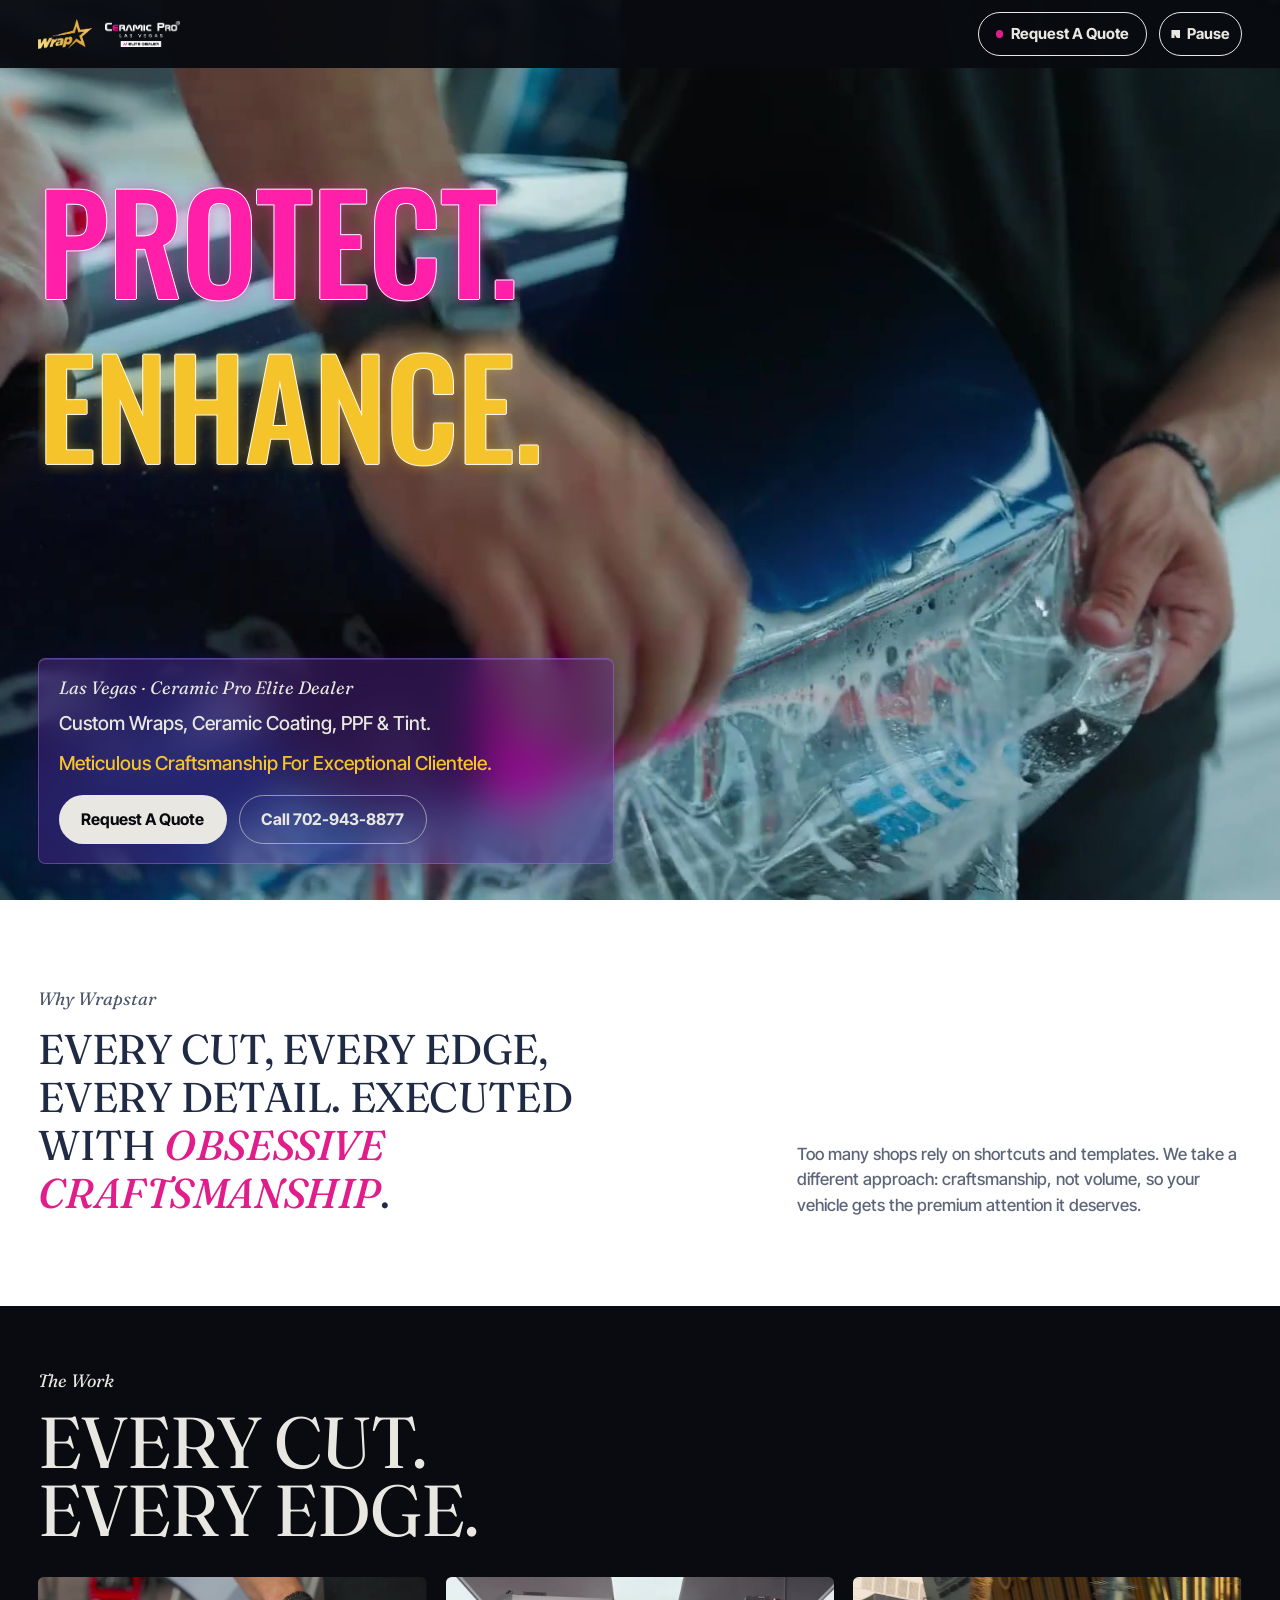
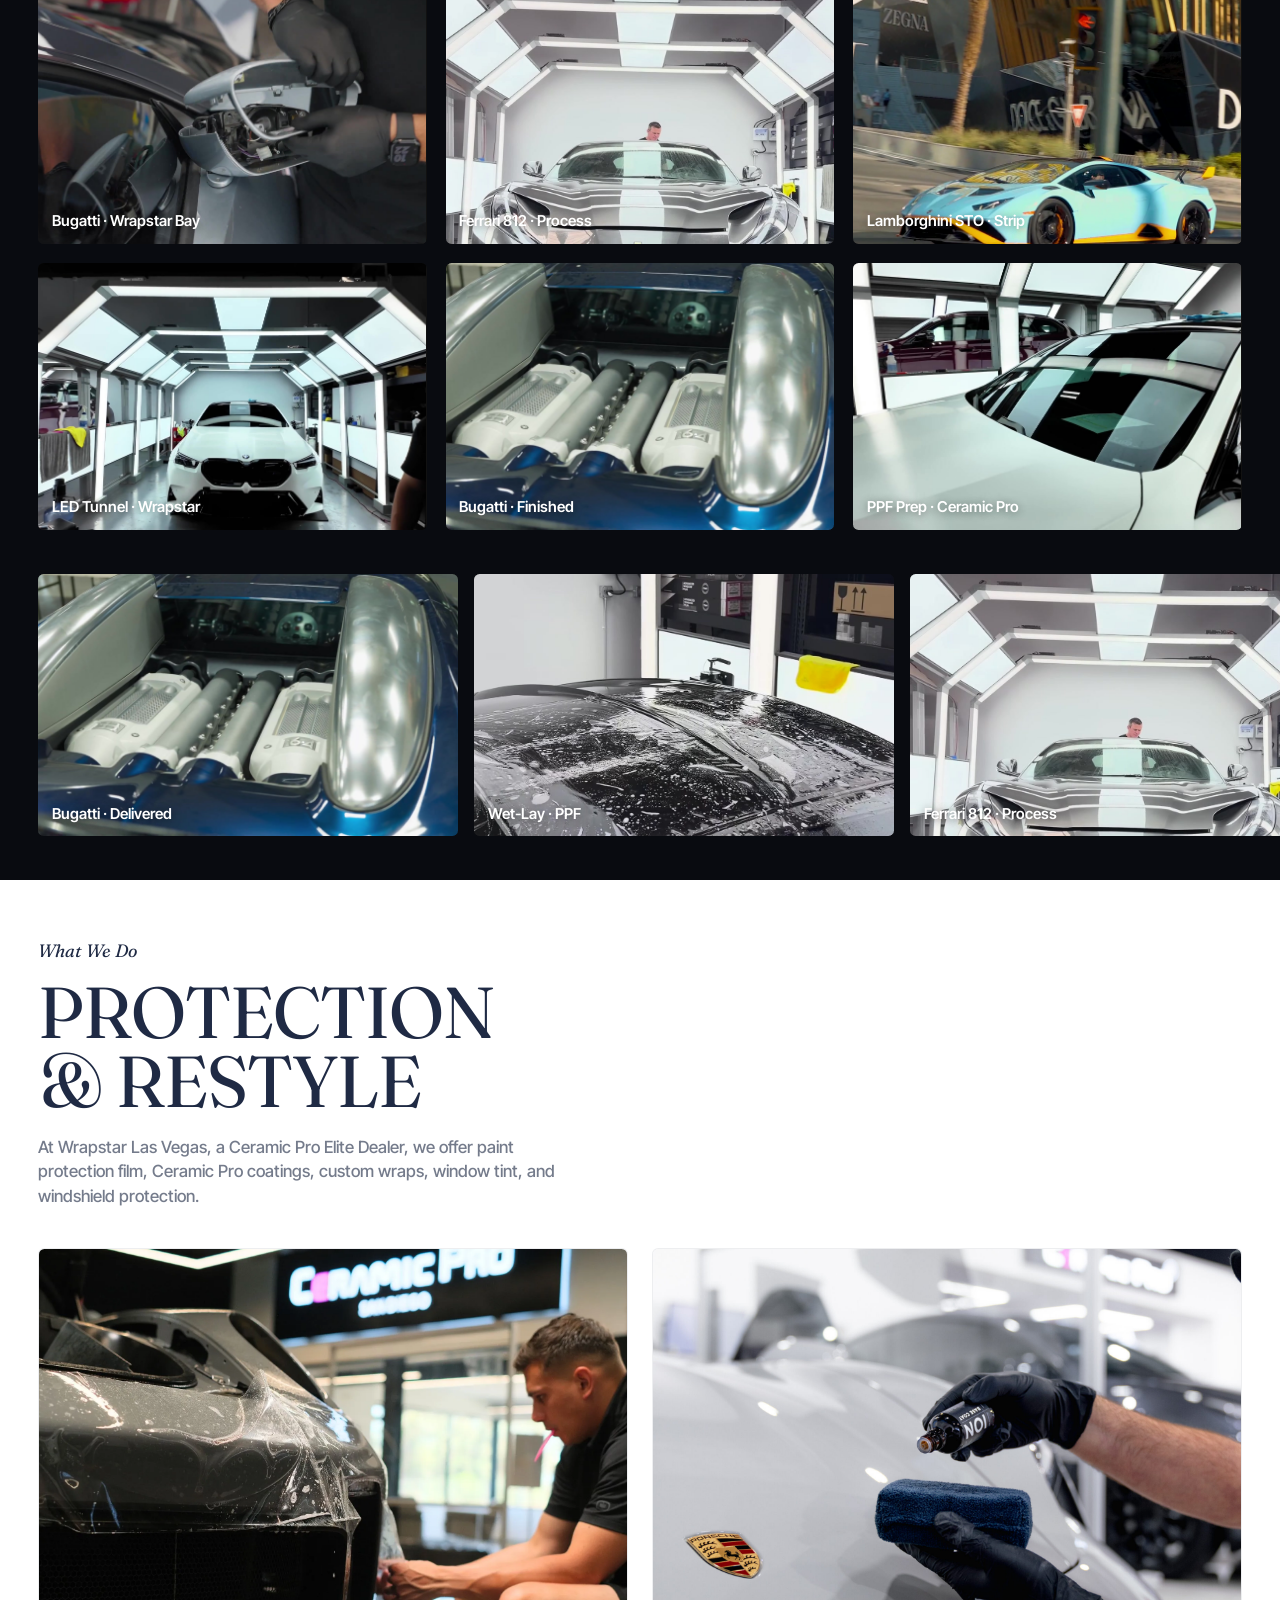
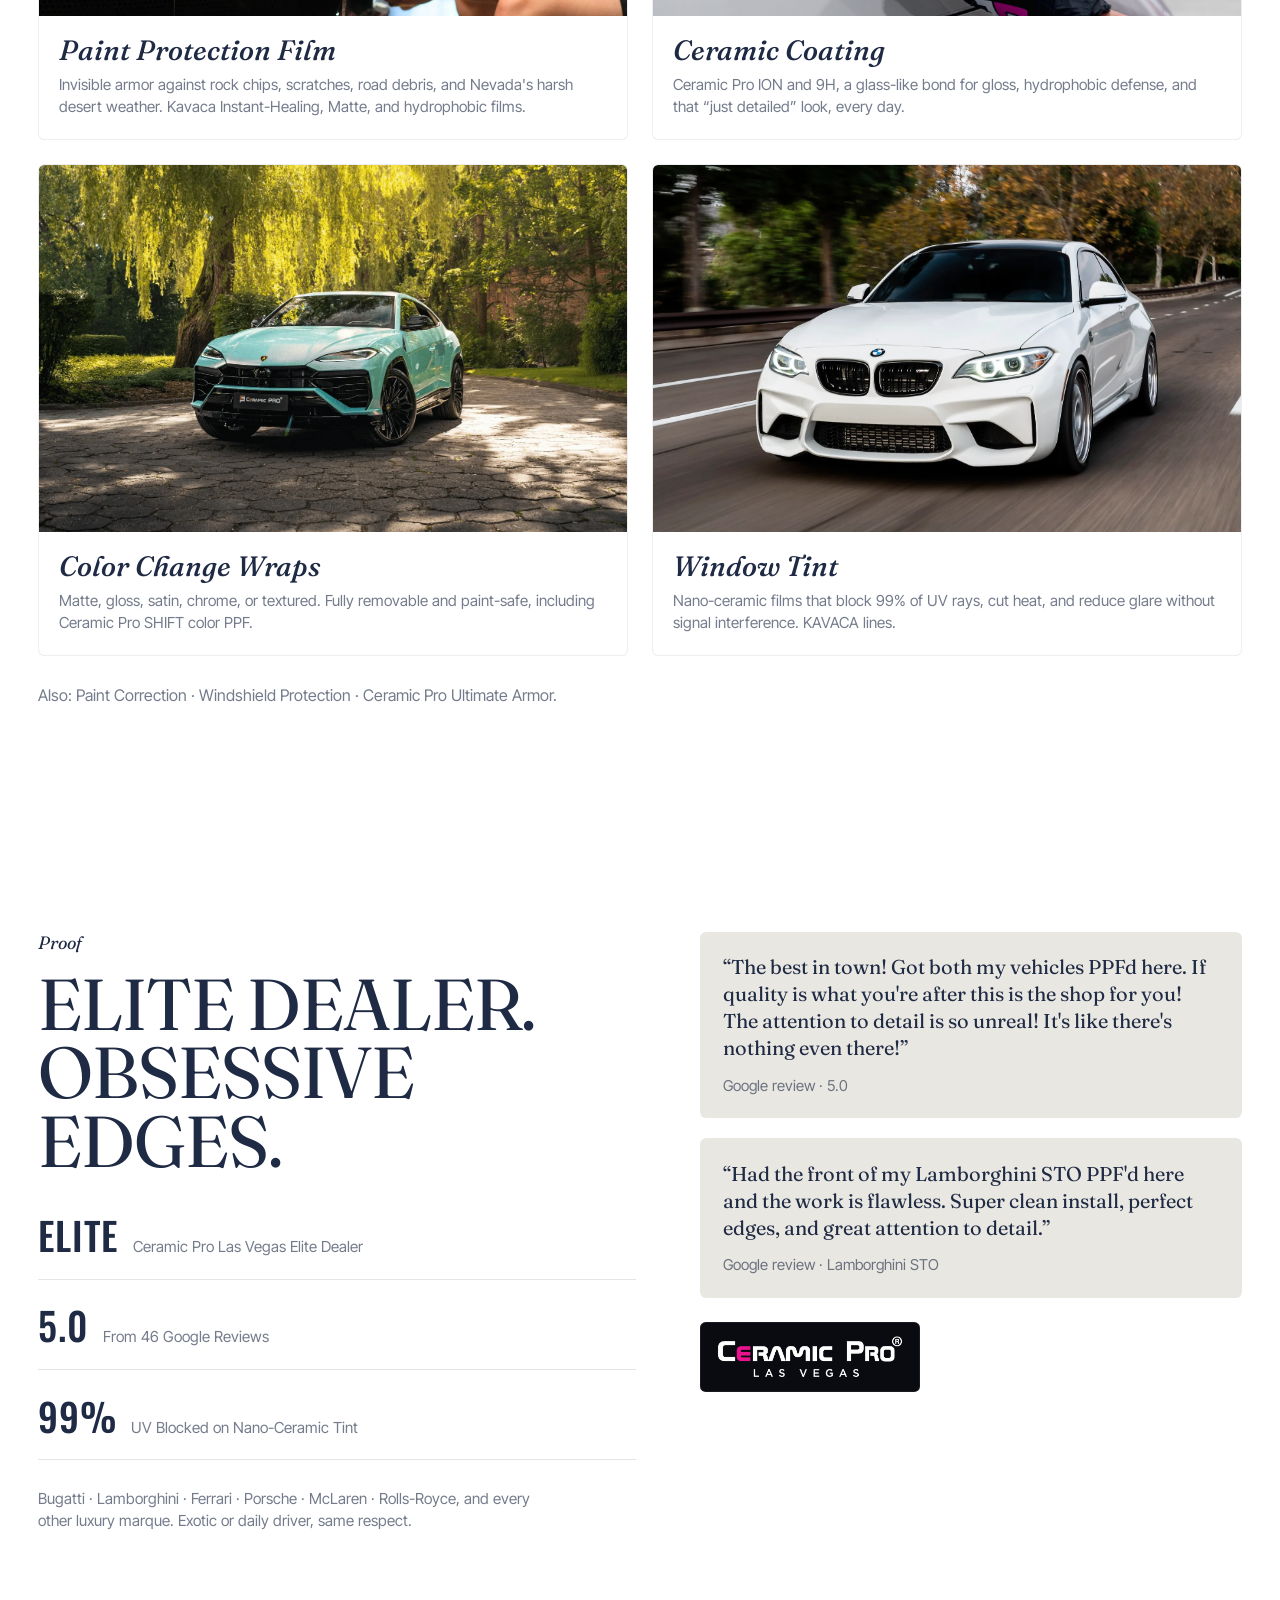
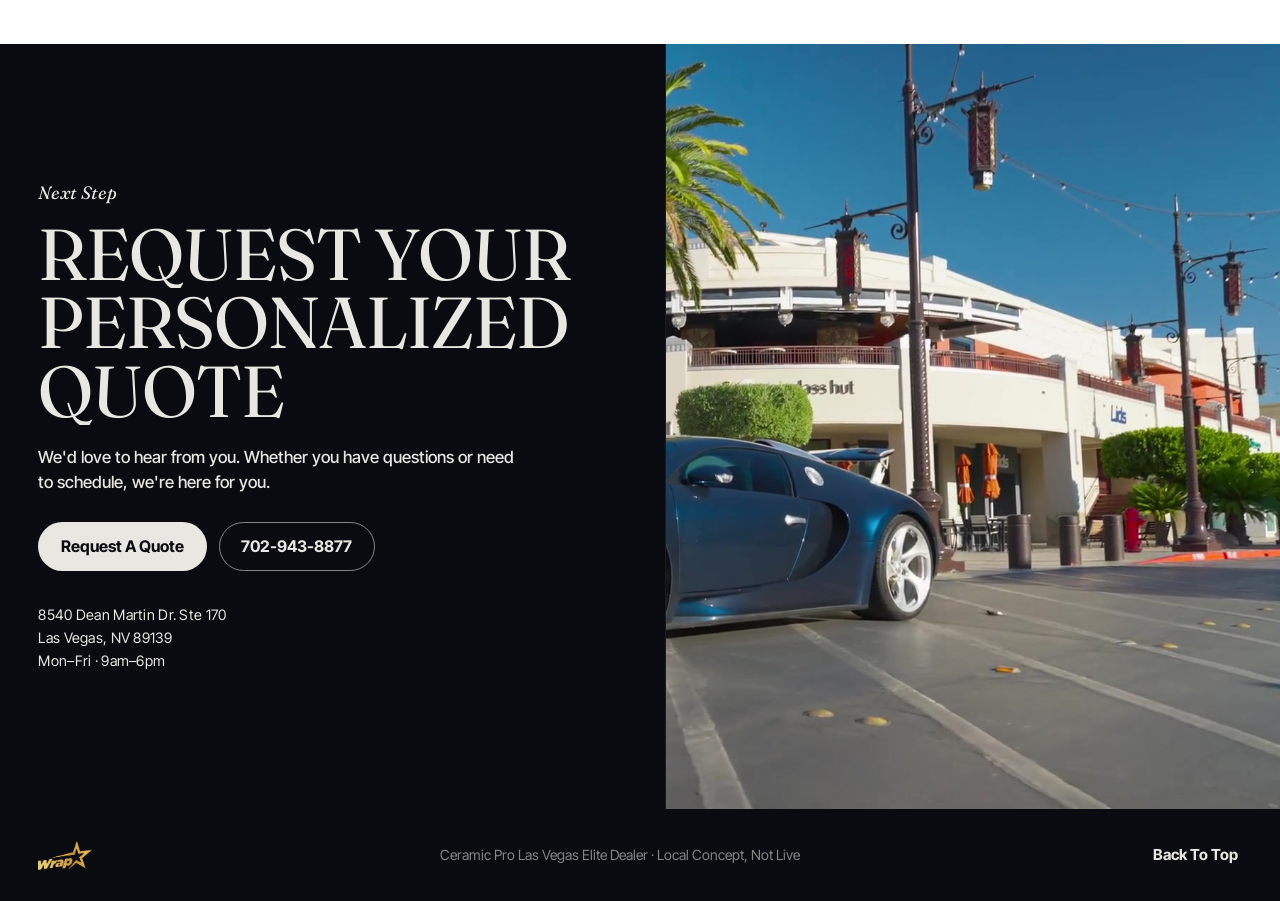
==== commit 2c3ccbb0: "Fix hero subtitle typo: Craftmanship -> Craftsmanship" ====
--- a/index.html
+++ b/index.html
@@ -74,7 +74,7 @@
     </h1>
     <div class="hero__band" data-reveal>
       <p class="eyebrow eyebrow--on-dark">Las Vegas · Ceramic Pro Elite Dealer</p>
-      <p class="hero__sub"><span class="hero__sub-line">Custom Wraps, Ceramic Coating, PPF &amp; Tint.</span><span class="hero__sub-line hero__sub-line--gold">Meticulous Craftmanship For Exceptional Clientele.</span></p>
+      <p class="hero__sub"><span class="hero__sub-line">Custom Wraps, Ceramic Coating, PPF &amp; Tint.</span><span class="hero__sub-line hero__sub-line--gold">Meticulous Craftsmanship For Exceptional Clientele.</span></p>
       <div class="hero__cta">
         <a class="btn btn--light" href="contact.html#quote">Request A Quote</a>
         <a class="btn btn--ghost" href="tel:+17029438877">Call 702-943-8877</a>
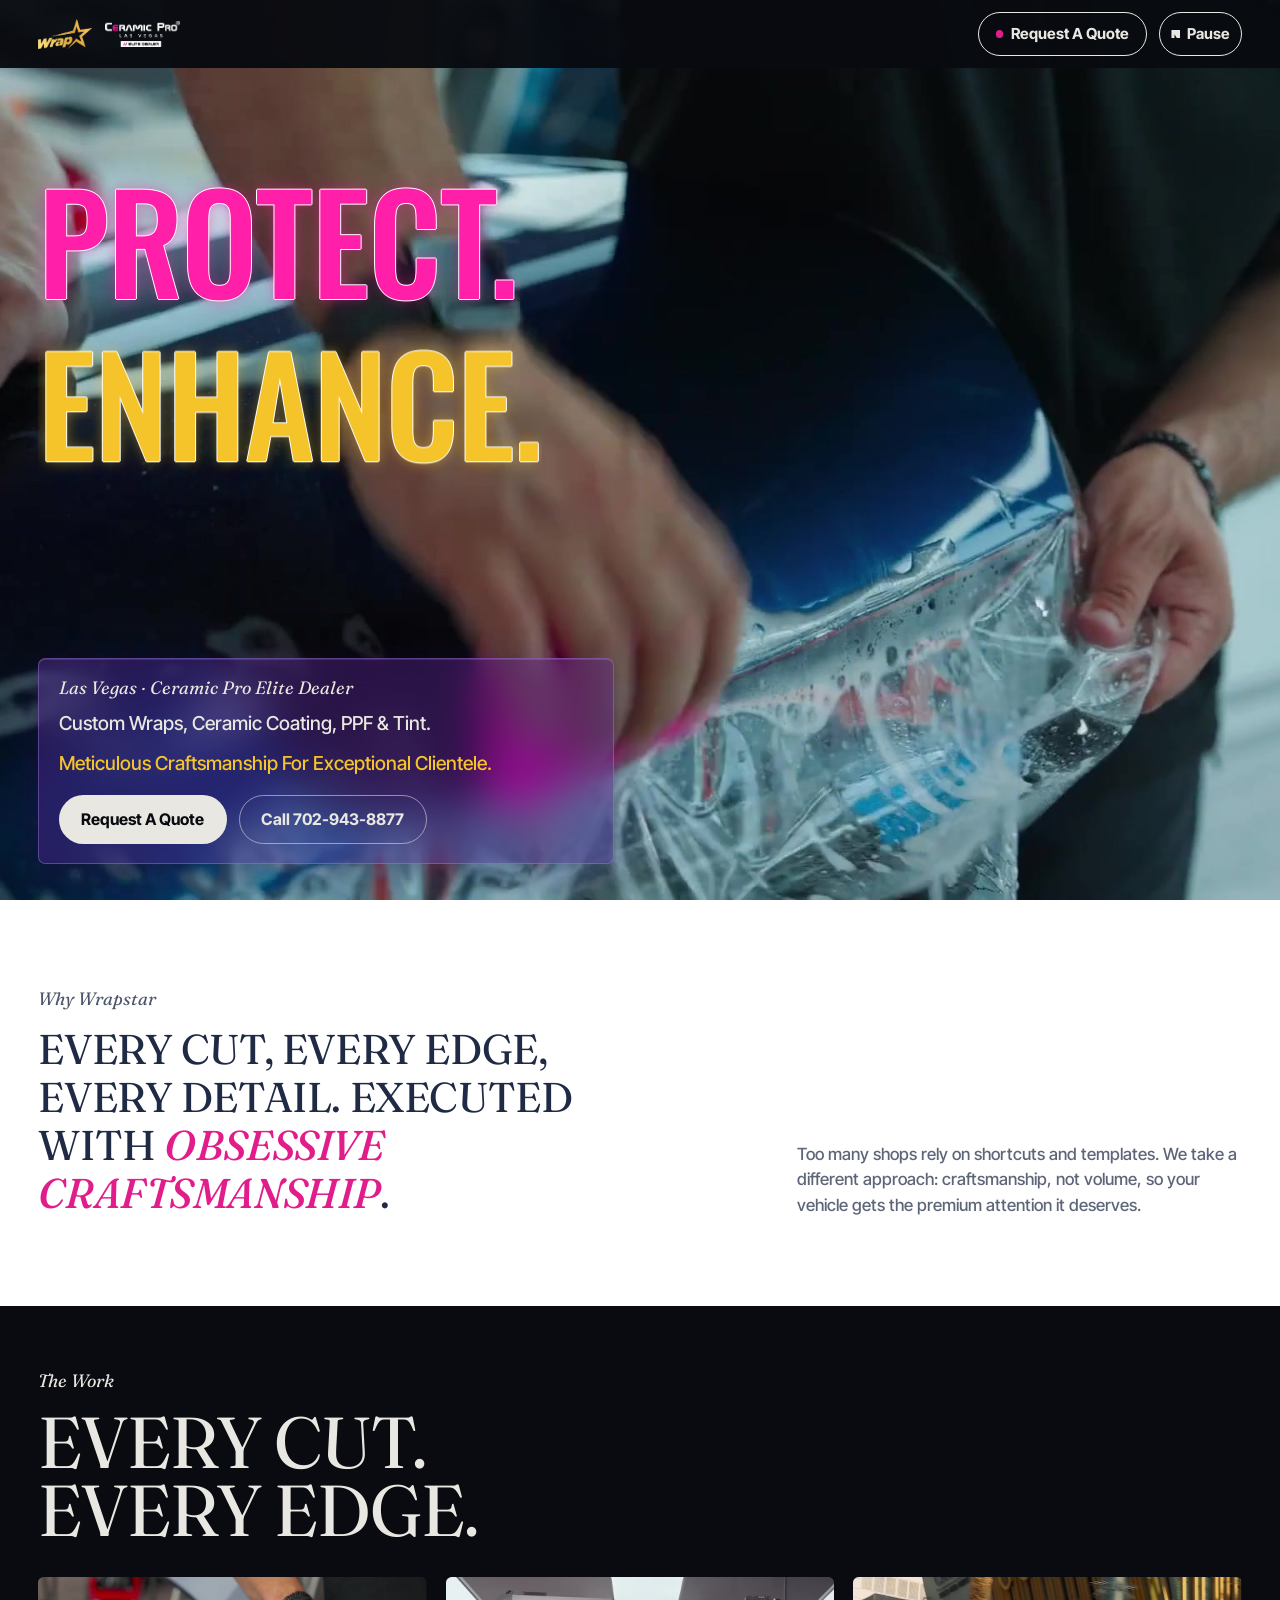
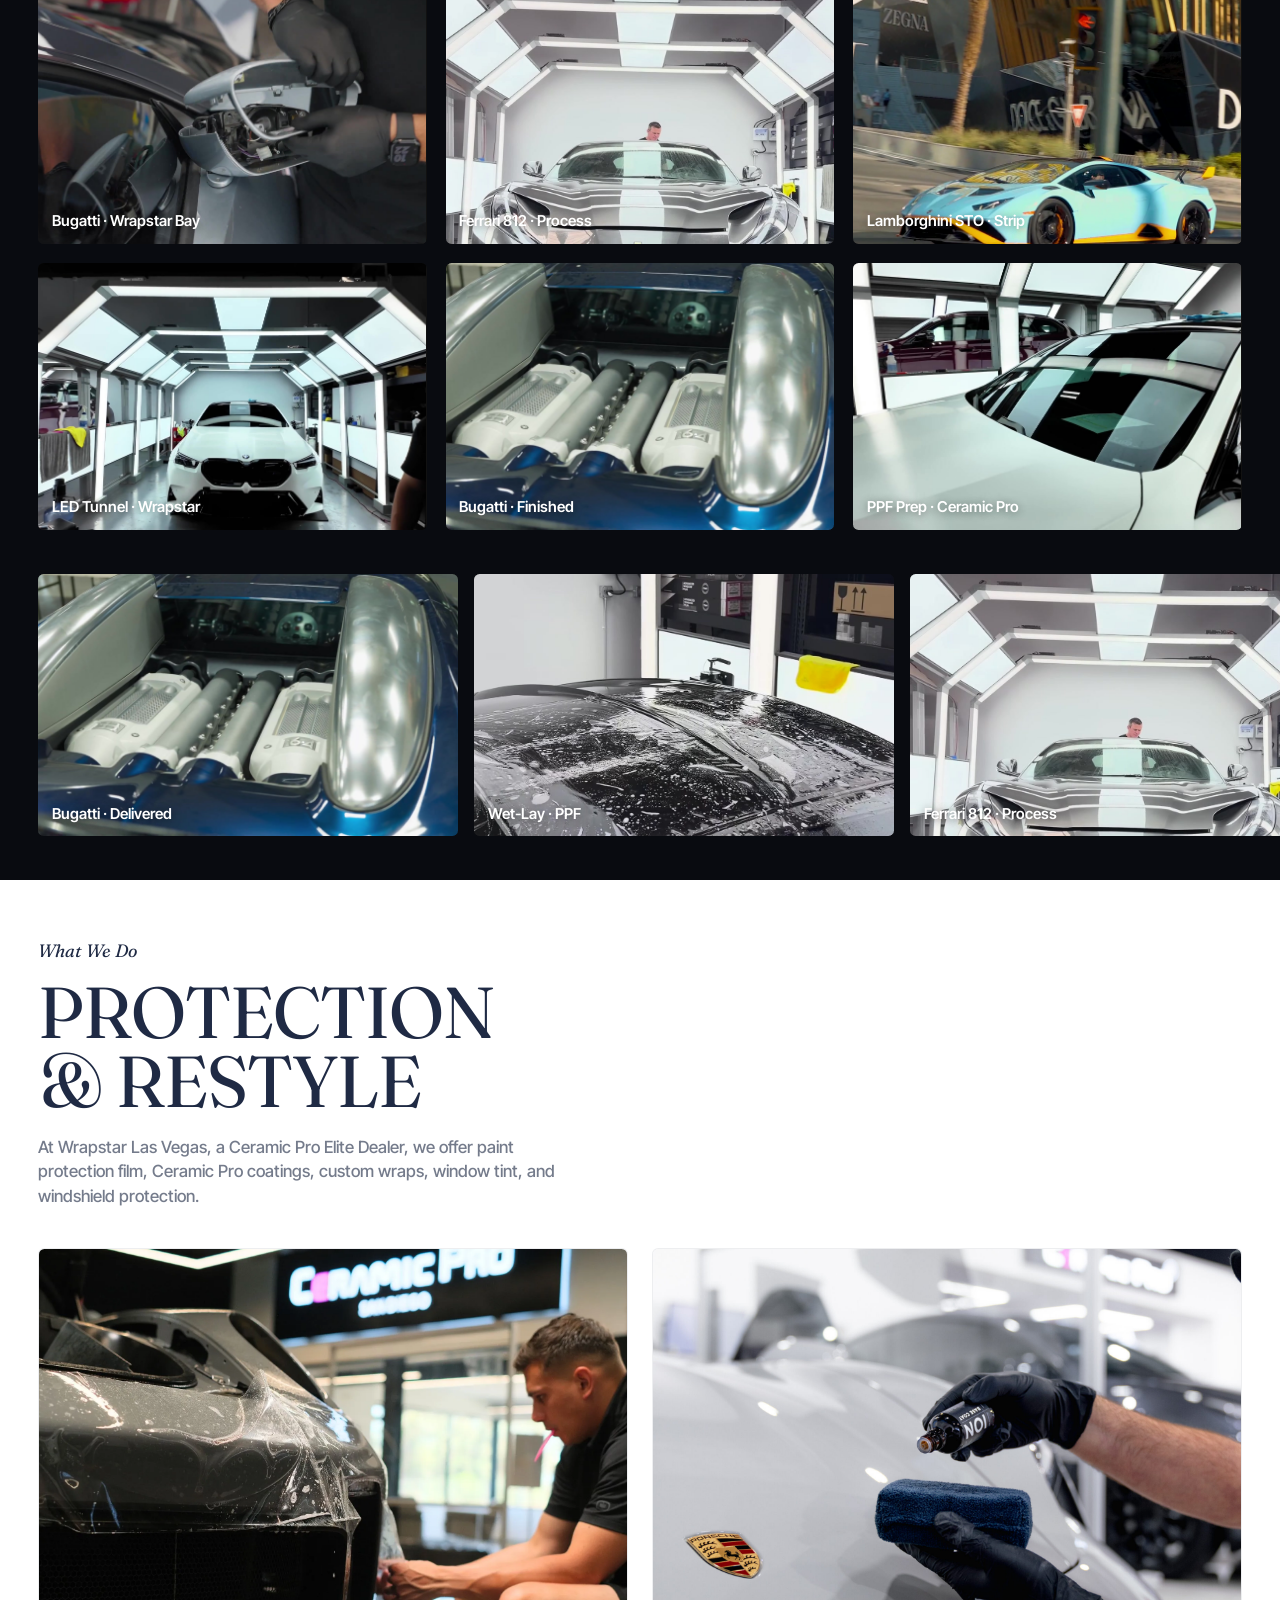
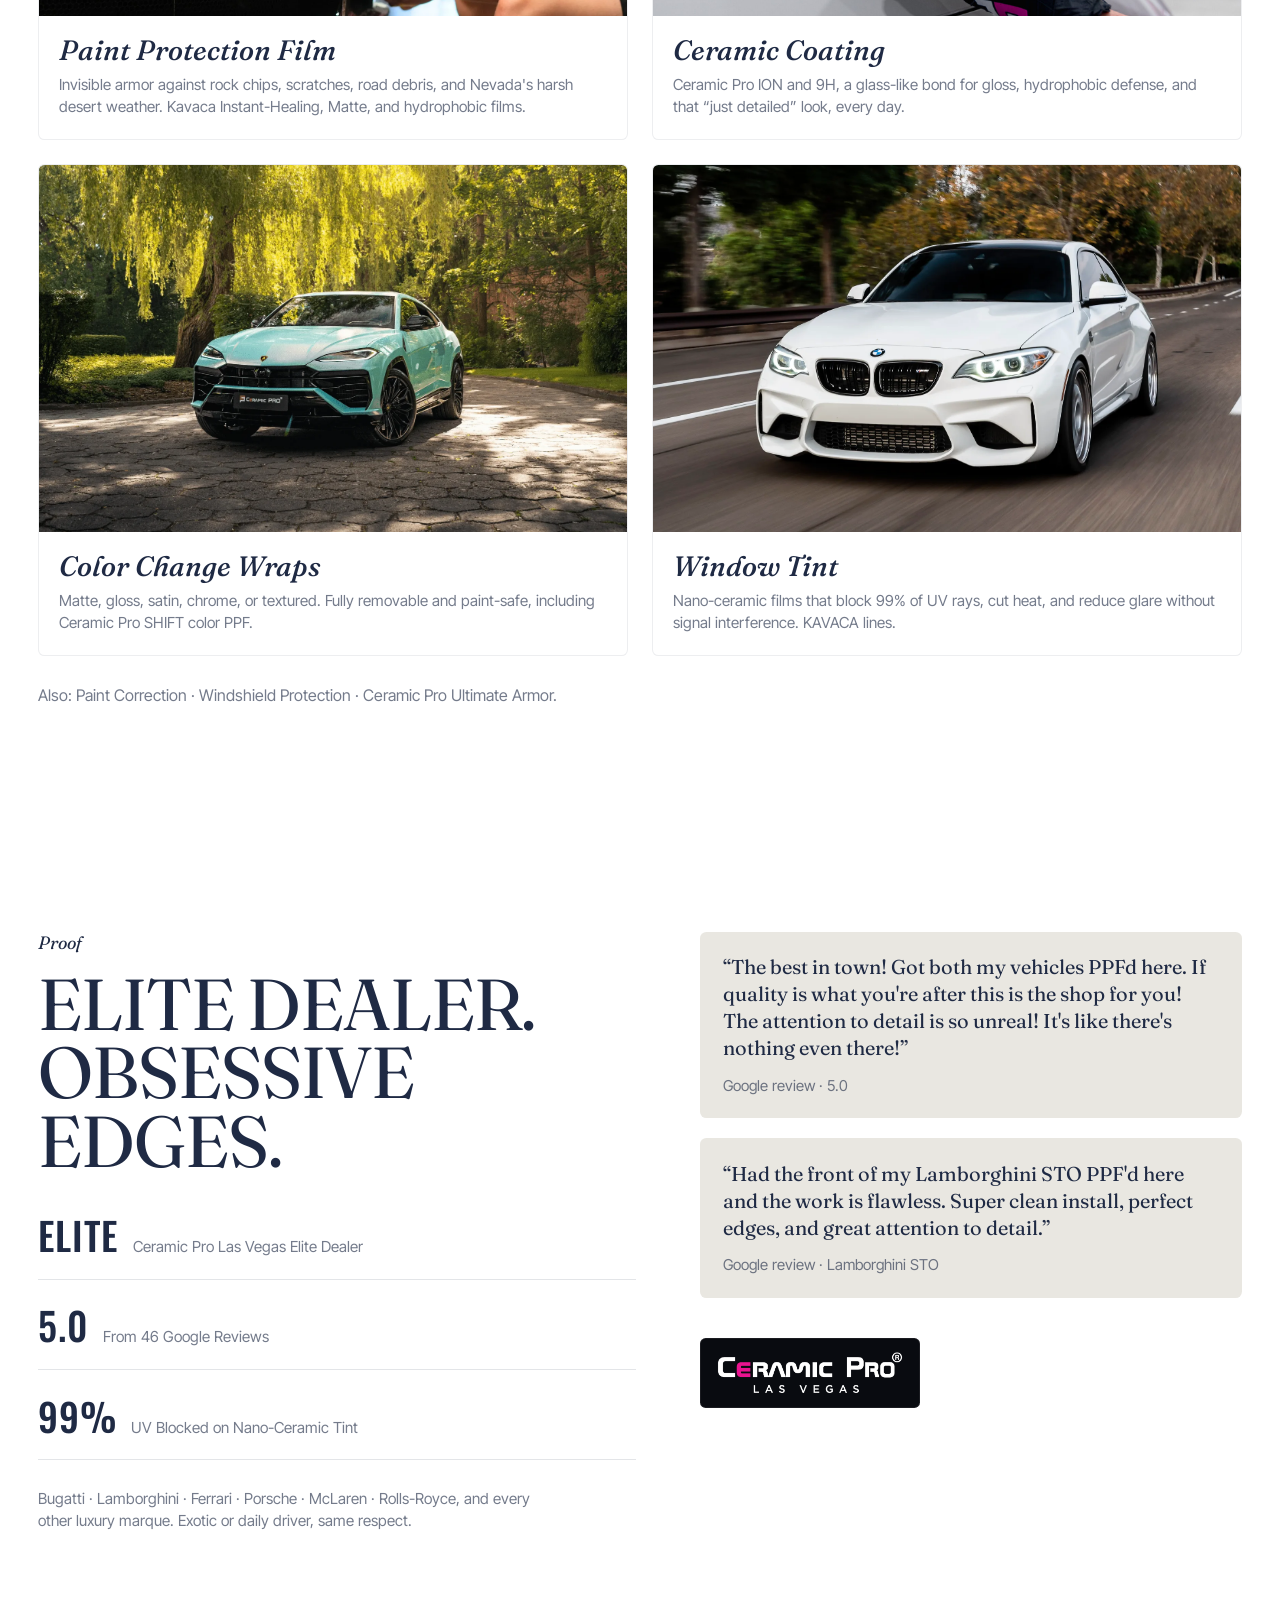
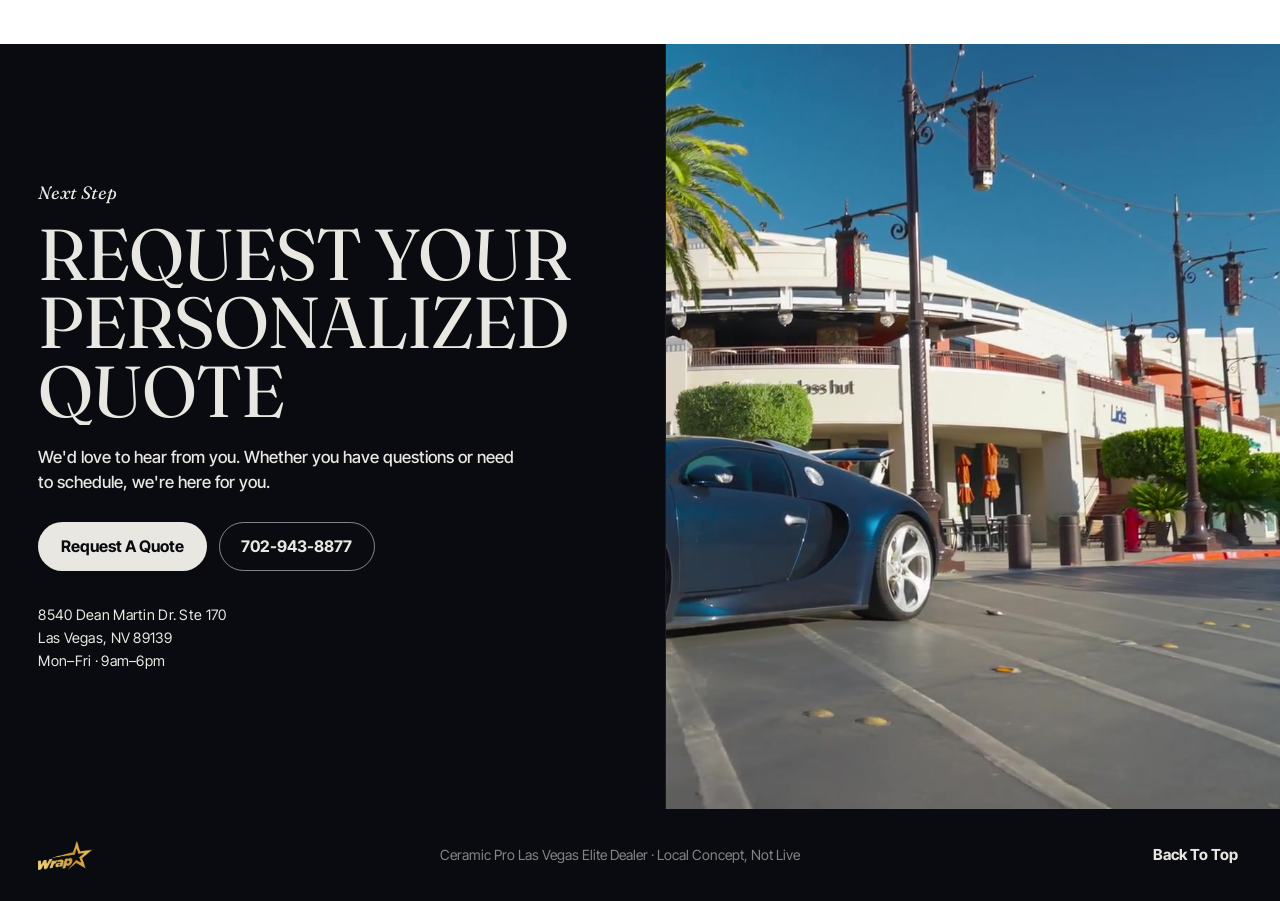
==== commit 6e81643d: "Ceramic Pro badge: static, clear of review cards" ====
--- a/index.html
+++ b/index.html
@@ -15,7 +15,7 @@
 <link rel="preconnect" href="https://cdn.fontshare.com" crossorigin>
 <link rel="stylesheet" href="https://api.fontshare.com/v2/css?f[]=satoshi@500,700&display=swap">
 <link rel="preload" href="film/poster.jpg?v=bug5" as="image" media="(min-width: 761px)">
-<link rel="stylesheet" href="site.css?v=glow2">
+<link rel="stylesheet" href="site.css?v=glow3">
 <link rel="icon" href="data:image/svg+xml,%3Csvg xmlns='http://www.w3.org/2000/svg' viewBox='0 0 32 32'%3E%3Crect width='32' height='32' fill='%23090B10'/%3E%3Ctext x='16' y='22' text-anchor='middle' font-family='Arial' font-size='14' font-weight='700' fill='%23E9E7E1'%3EW%3C/text%3E%3C/svg%3E">
 <meta property="og:type" content="website">
 <meta property="og:url" content="https://wrapstar.jarrettwroten.com/">
@@ -241,7 +241,7 @@
       <p>“Had the front of my Lamborghini STO PPF'd here and the work is flawless. Super clean install, perfect edges, and great attention to detail.”</p>
       <cite>Google review · Lamborghini STO</cite>
     </blockquote>
-    <figure class="proof__mark" data-reveal>
+    <figure class="proof__mark">
       <img src="img/cped.png" width="1377" height="307" alt="Ceramic Pro Las Vegas logo" loading="lazy">
     </figure>
   </div>
--- a/site.css
+++ b/site.css
@@ -146,7 +146,7 @@
 .rev{margin:0 0 1.25rem;padding:1.35rem 1.4rem;background:var(--paper);border-radius:.4rem}
 .rev p{margin:0;font-family:var(--serif);font-size:clamp(1.05rem,1.6vw,1.25rem);line-height:1.35;font-weight:400}
 .rev cite{display:block;margin-top:.85rem;font-style:normal;font-size:.72rem;letter-spacing:.1em;text-transform:uppercase;color:var(--muted)}
-.proof__mark{margin:1.5rem 0 0;max-width:220px;line-height:0;padding:.85rem 1rem;background:var(--dark);border-radius:.35rem;border:1px solid rgba(233,231,225,.08)}
+.proof__mark{position:relative;z-index:0;margin:2.5rem 0 0;max-width:220px;line-height:0;padding:.85rem 1rem;background:var(--dark);border-radius:.35rem;border:1px solid rgba(233,231,225,.08)}
 .proof__mark img{width:100%;height:auto;display:block;object-fit:contain;object-position:left center;filter:none}
 
 /* Ask - solid dark band for copy; film open on the right (no muddy scrim) */
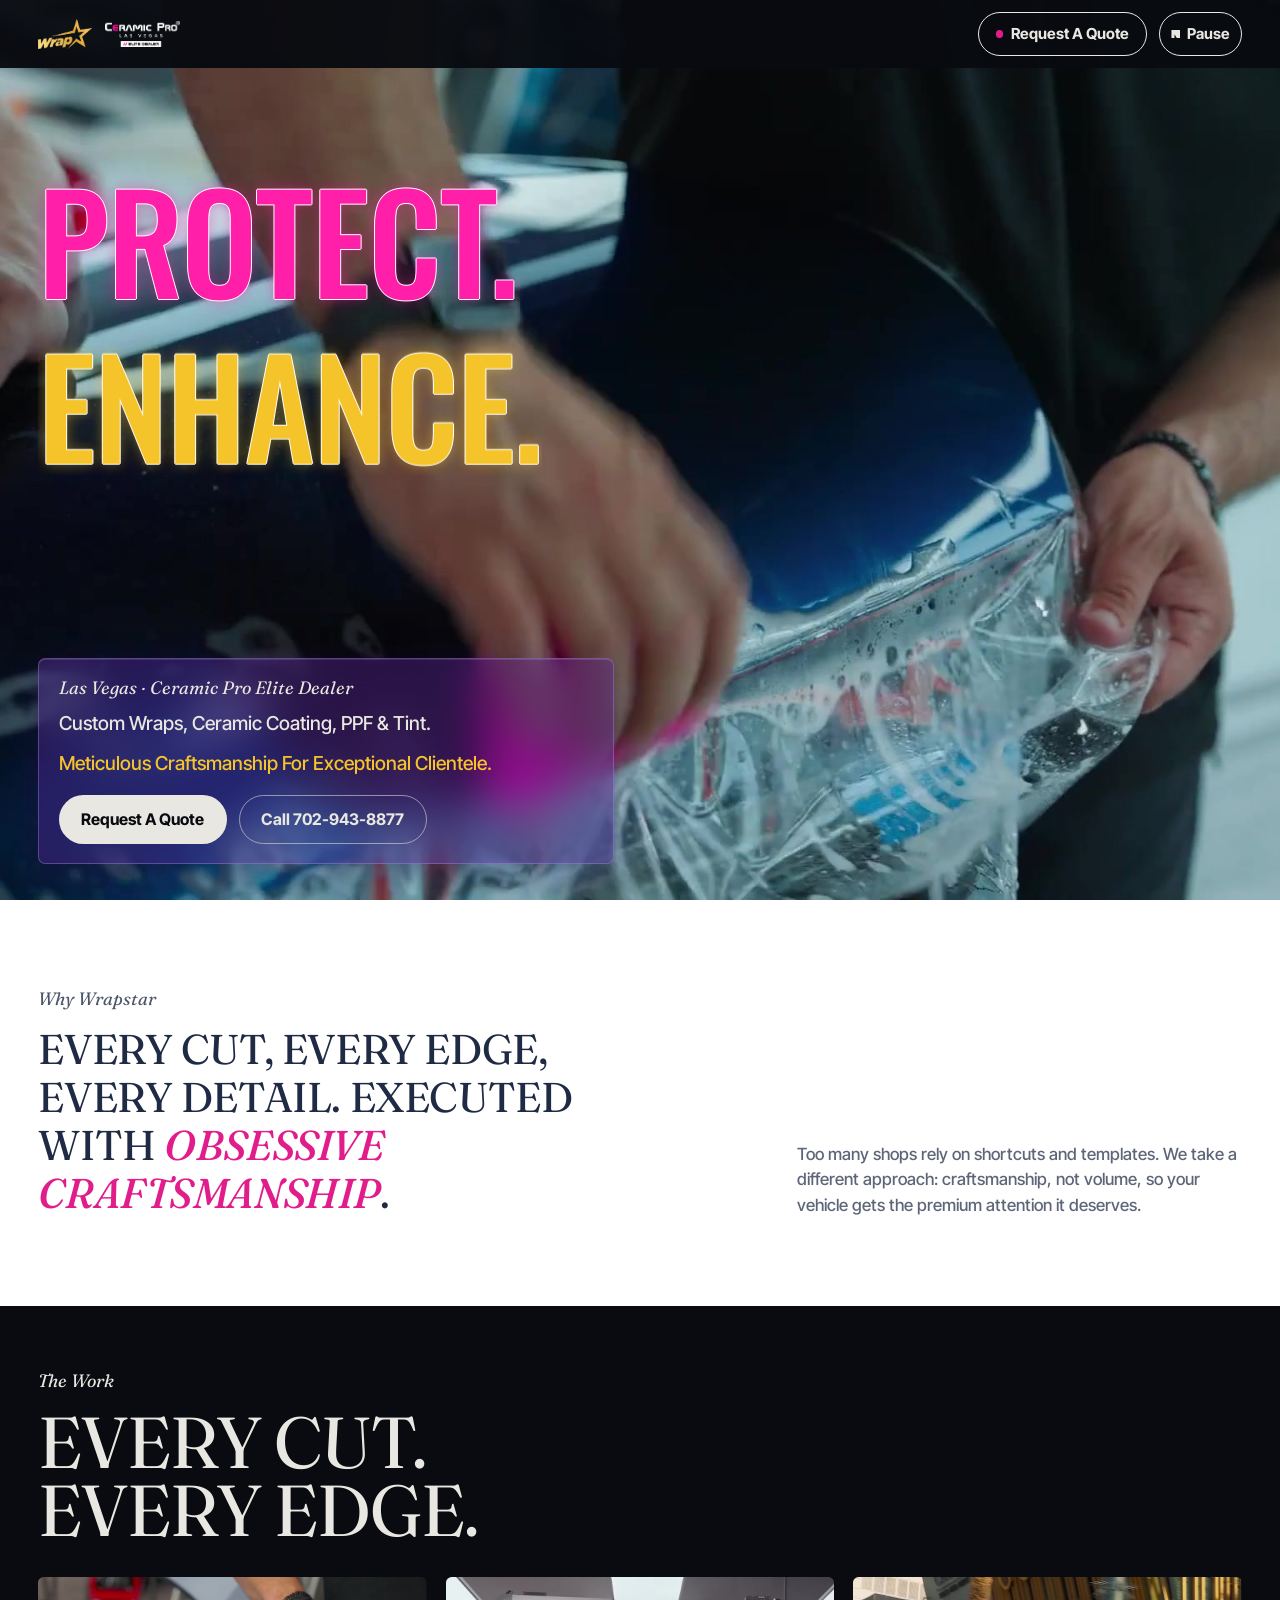
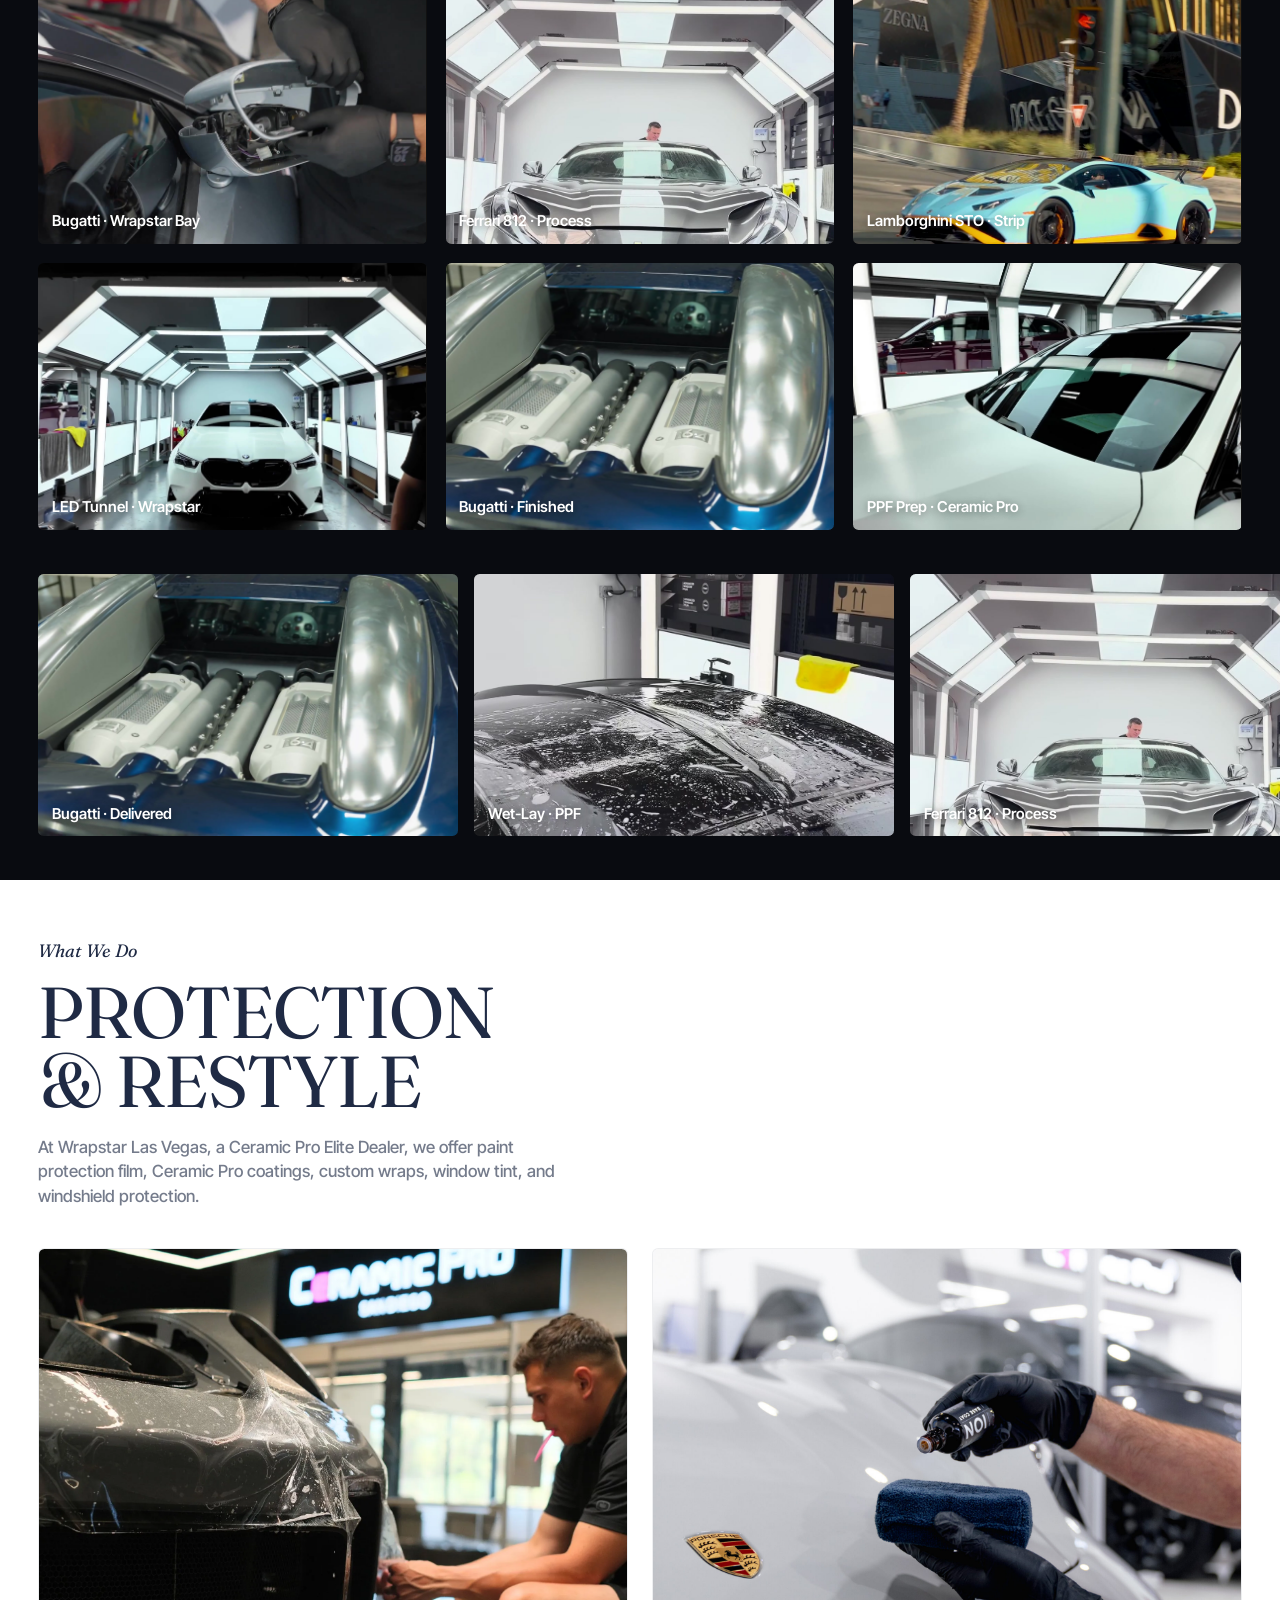
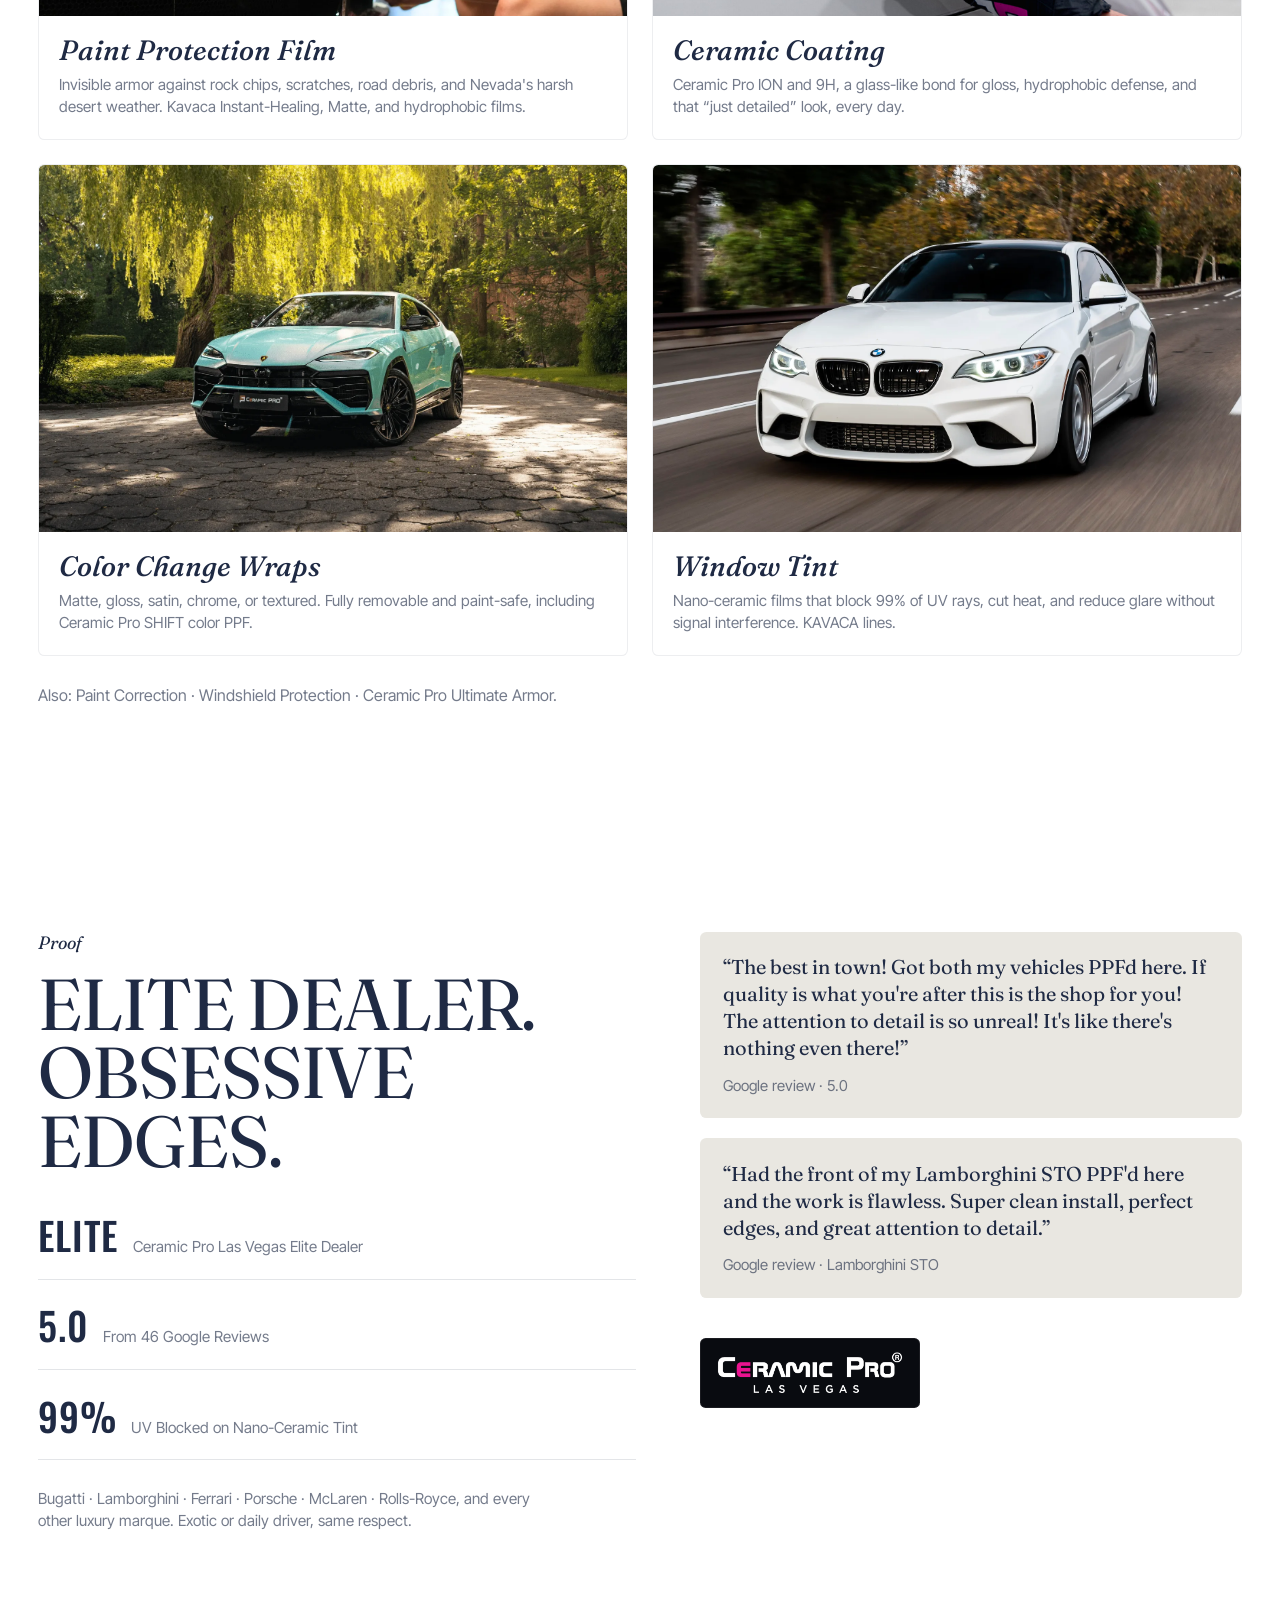
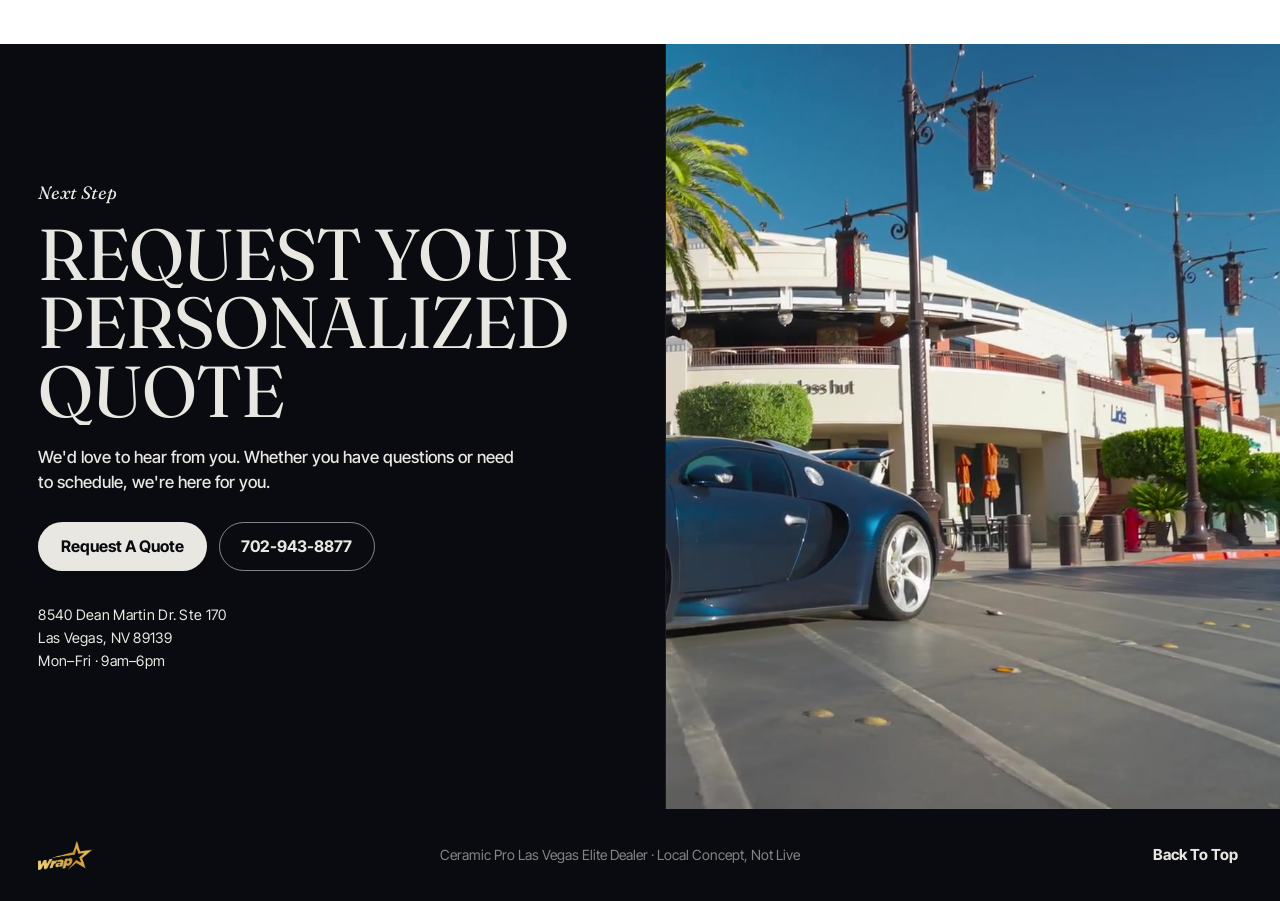
==== commit 677194ef: "Add Microsoft Clarity analytics tag (async, no visual change)" ====
--- a/index.html
+++ b/index.html
@@ -32,6 +32,7 @@
 <meta name="twitter:description" content="Ceramic Pro Elite Dealer in Las Vegas. Paint protection film, ceramic coating, custom wraps and window tint. 8540 Dean Martin Dr. Ste 170. 702-943-8877.">
 <meta name="twitter:image" content="https://wrapstar.jarrettwroten.com/og.jpg?v=20261008b">
 <meta name="twitter:image:alt" content="Wrapstar hero with the headline Protect. Enhance. Redefine. and a supercar on the Las Vegas Strip.">
+<script type="text/javascript">(function(c,l,a,r,i,t,y){c[a]=c[a]||function(){(c[a].q=c[a].q||[]).push(arguments)};t=l.createElement(r);t.async=1;t.src="https://www.clarity.ms/tag/"+i;y=l.getElementsByTagName(r)[0];y.parentNode.insertBefore(t,y);})(window, document, "clarity", "script", "yvve5xueah");clarity("set","site","wrapstar");</script>
 </head>
 <body>
 <a class="skip" href="#main">Skip to Content</a>
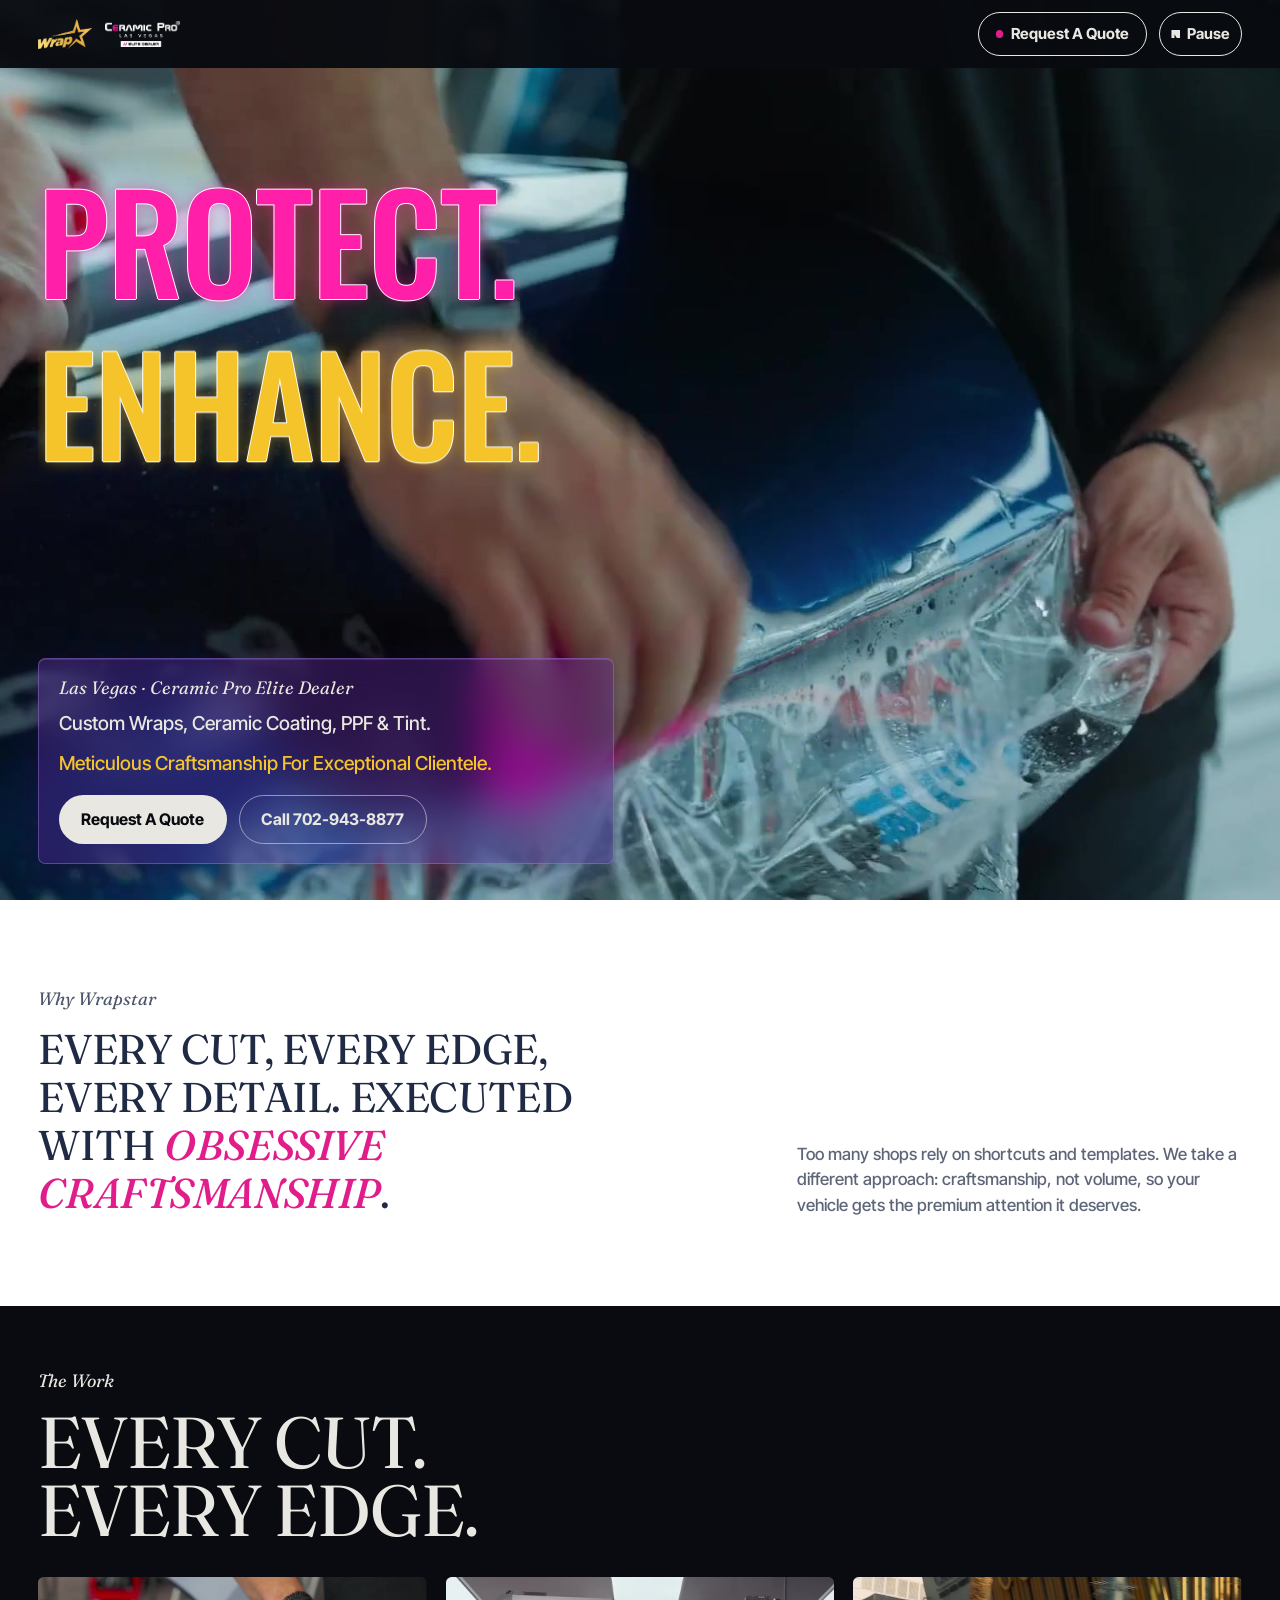
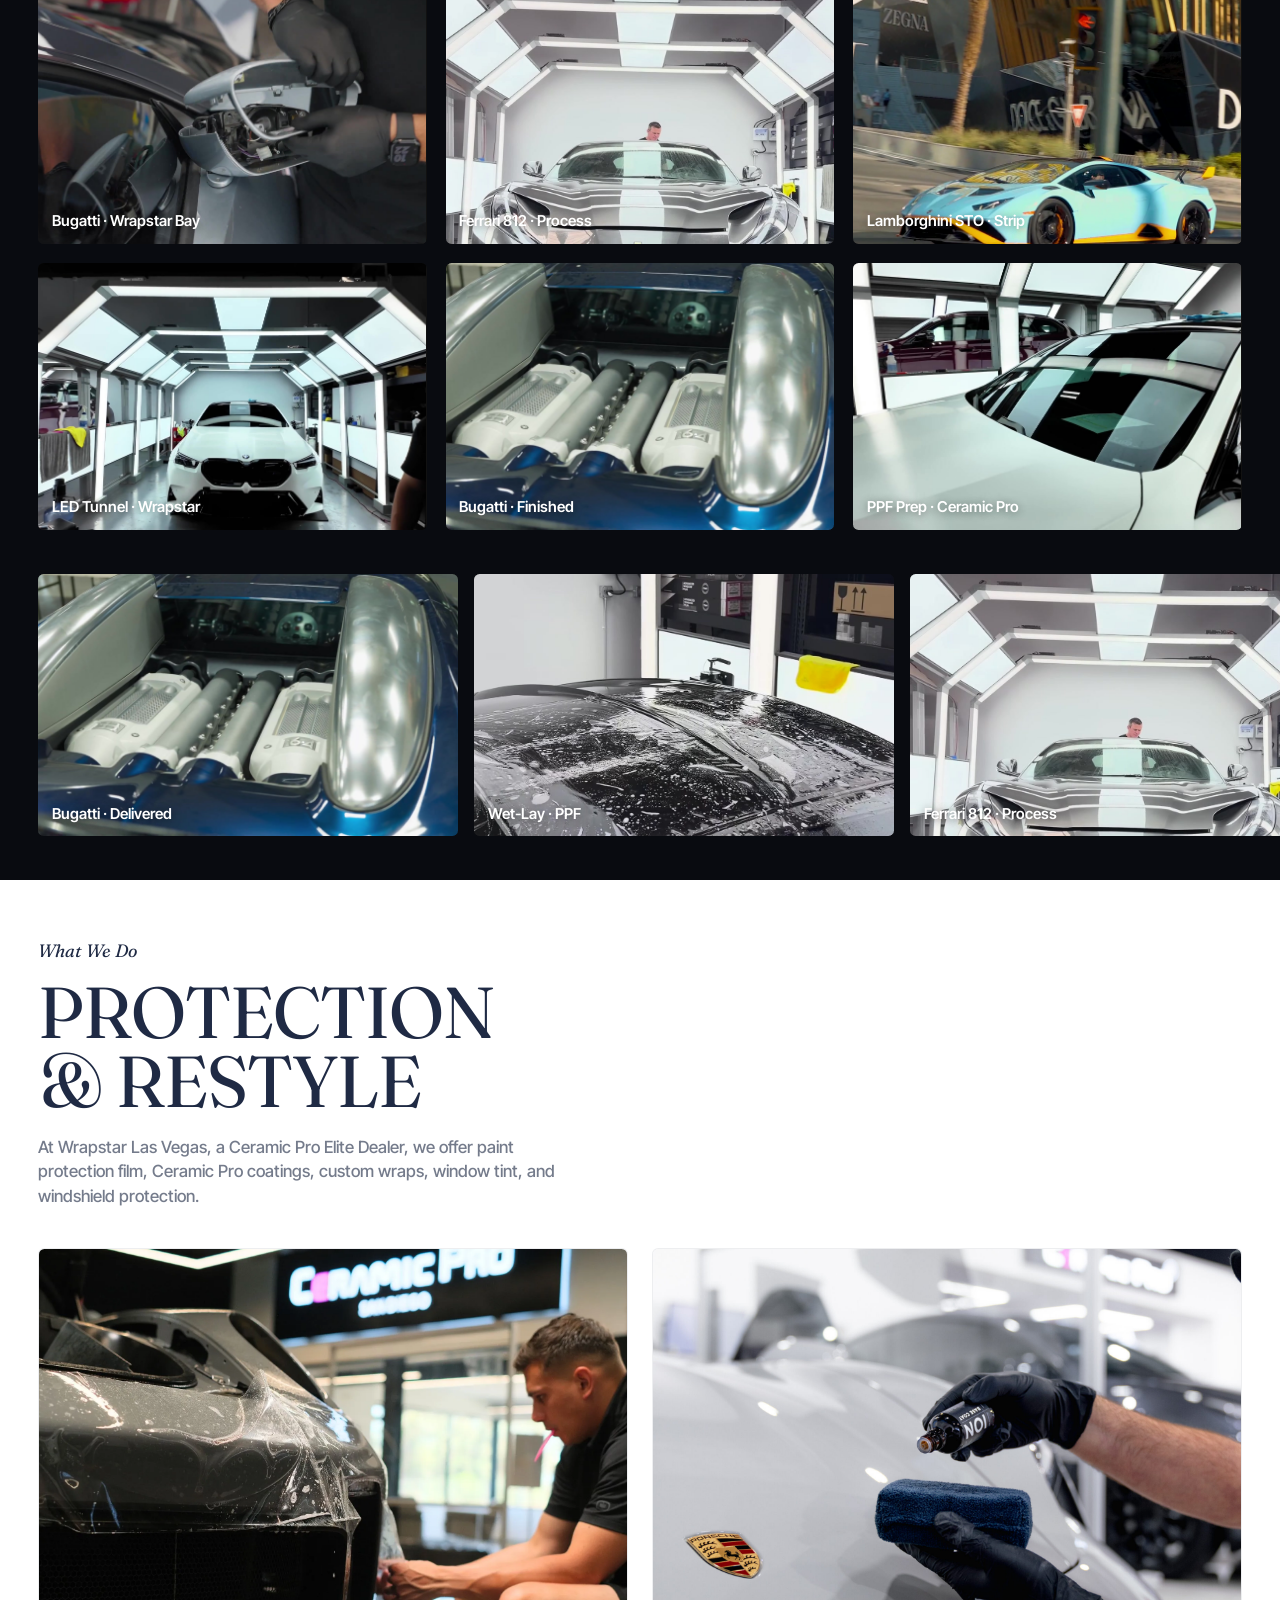
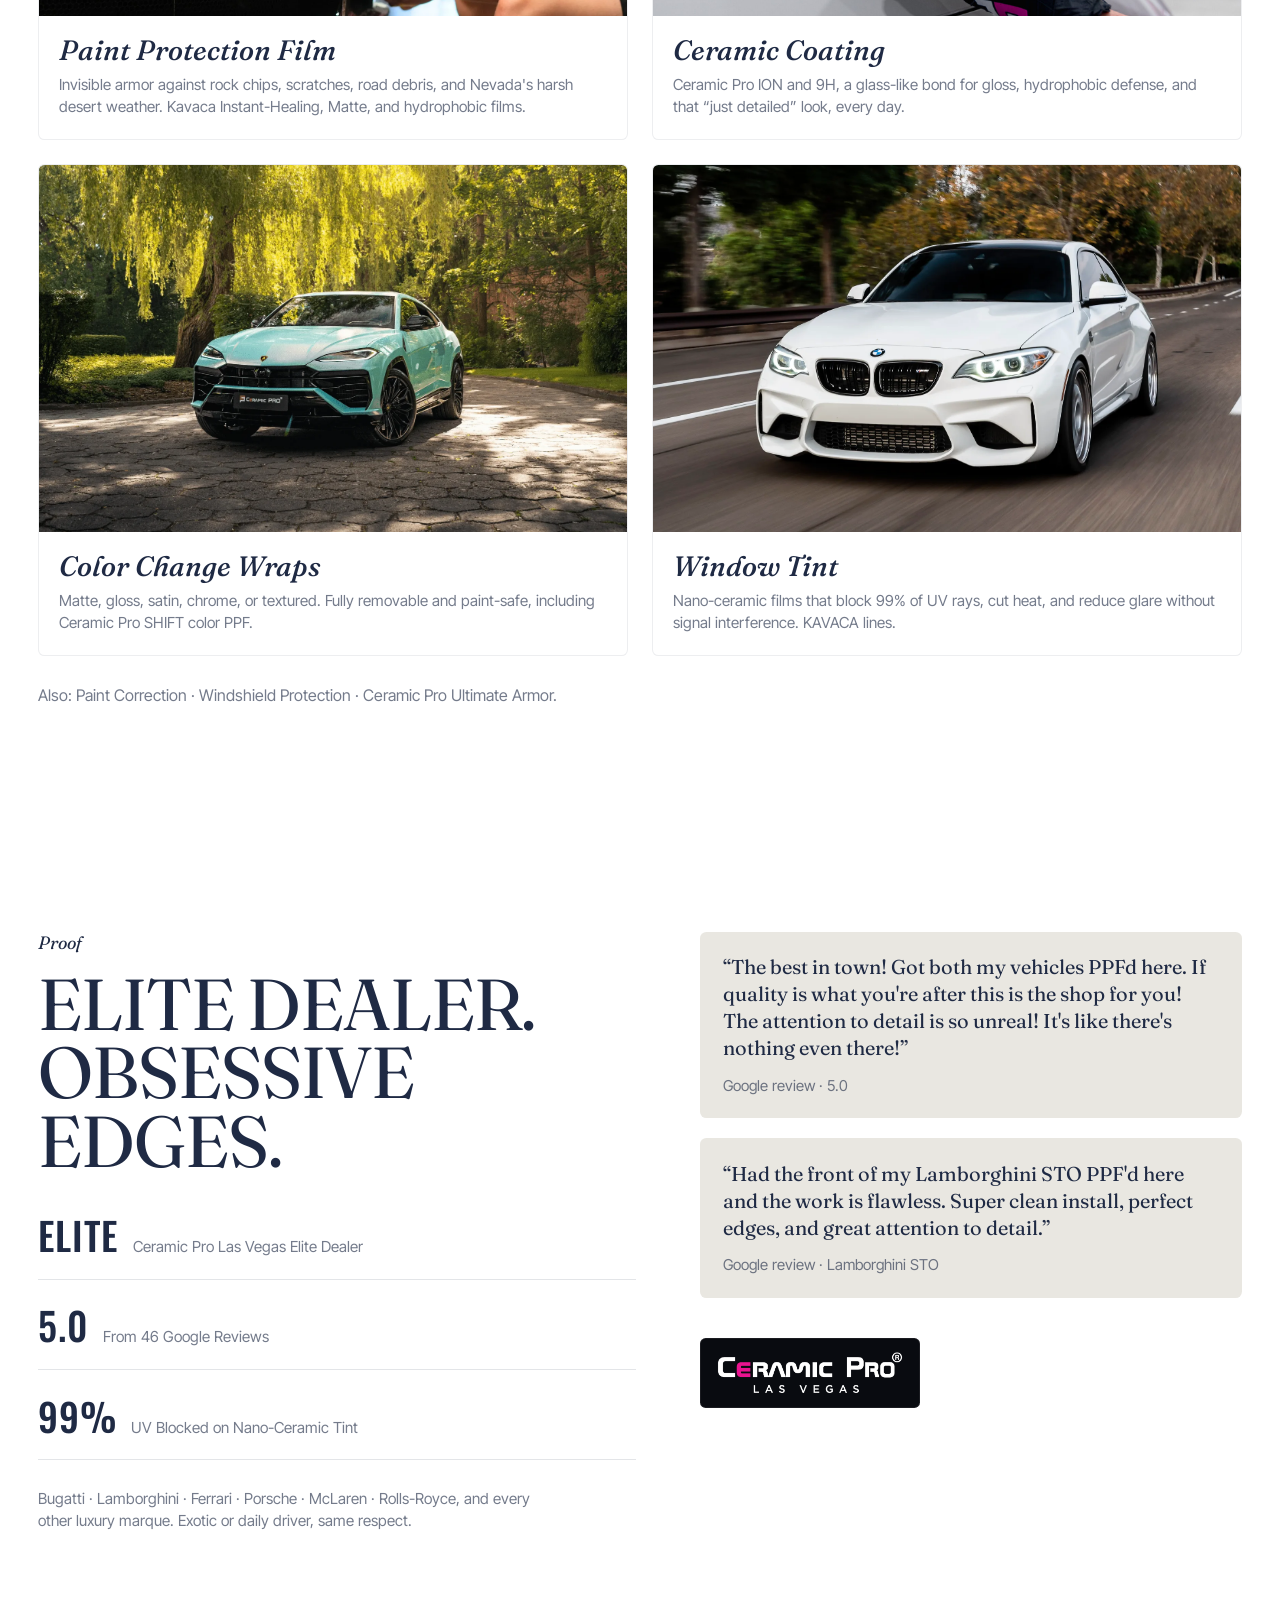
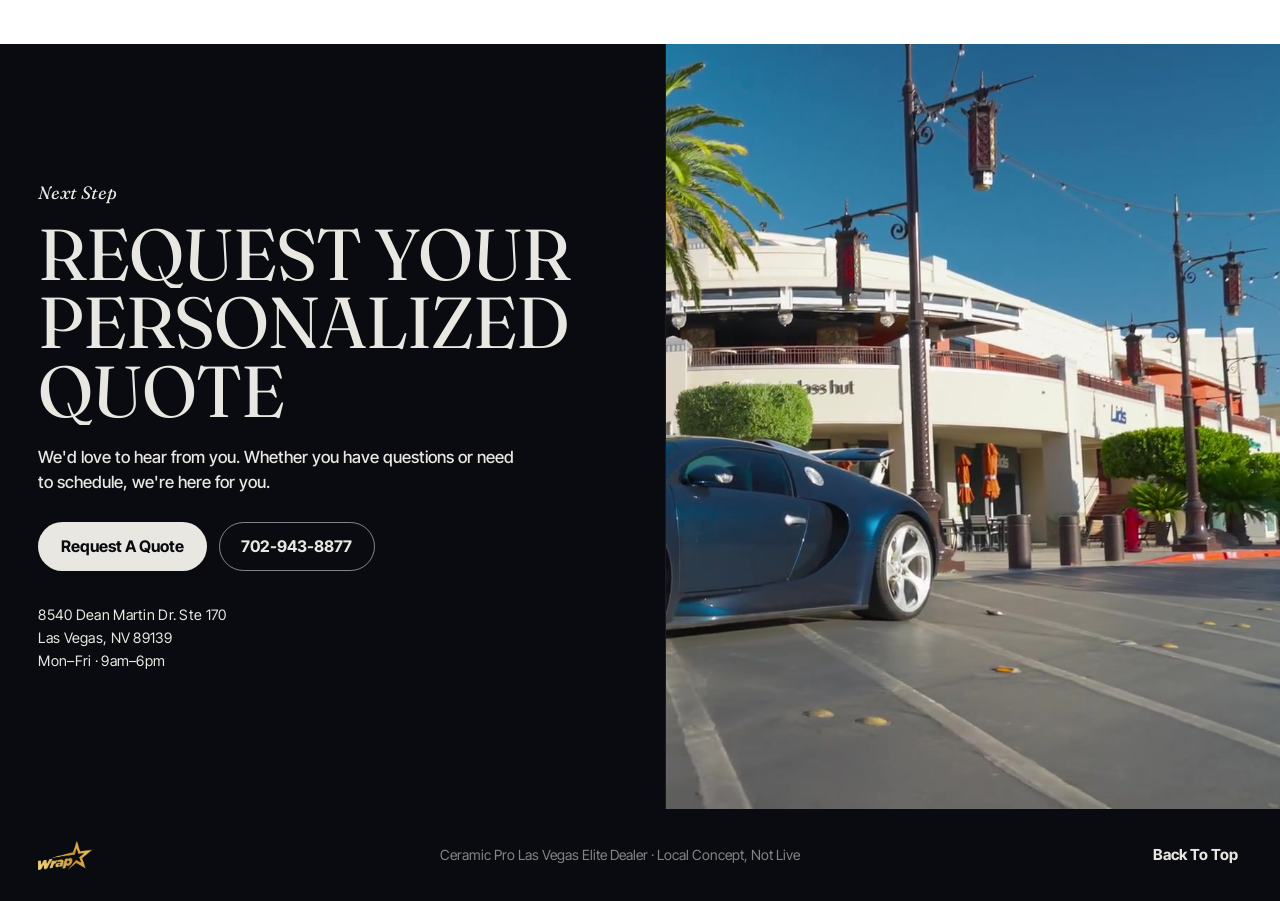
==== commit 42c78467: "Defer Clarity until after load/idle or first interaction" ====
--- a/index.html
+++ b/index.html
@@ -32,7 +32,7 @@
 <meta name="twitter:description" content="Ceramic Pro Elite Dealer in Las Vegas. Paint protection film, ceramic coating, custom wraps and window tint. 8540 Dean Martin Dr. Ste 170. 702-943-8877.">
 <meta name="twitter:image" content="https://wrapstar.jarrettwroten.com/og.jpg?v=20261008b">
 <meta name="twitter:image:alt" content="Wrapstar hero with the headline Protect. Enhance. Redefine. and a supercar on the Las Vegas Strip.">
-<script type="text/javascript">(function(c,l,a,r,i,t,y){c[a]=c[a]||function(){(c[a].q=c[a].q||[]).push(arguments)};t=l.createElement(r);t.async=1;t.src="https://www.clarity.ms/tag/"+i;y=l.getElementsByTagName(r)[0];y.parentNode.insertBefore(t,y);})(window, document, "clarity", "script", "yvve5xueah");clarity("set","site","wrapstar");</script>
+<script type="text/javascript">(function(w,d){w.clarity=w.clarity||function(){(w.clarity.q=w.clarity.q||[]).push(arguments)};var done=0,ev=["scroll","pointerdown","keydown"],o={passive:true,capture:true};function go(){if(done)return;done=1;ev.forEach(function(e){w.removeEventListener(e,go,o)});var t=d.createElement("script");t.async=1;t.src="https://www.clarity.ms/tag/yvve5xueah";var y=d.getElementsByTagName("script")[0];y.parentNode.insertBefore(t,y)}ev.forEach(function(e){w.addEventListener(e,go,o)});function idle(){w.requestIdleCallback?w.requestIdleCallback(go,{timeout:2500}):setTimeout(go,2500)}d.readyState==="complete"?idle():w.addEventListener("load",idle,{once:true})})(window,document);clarity("set","site","wrapstar");</script>
 </head>
 <body>
 <a class="skip" href="#main">Skip to Content</a>
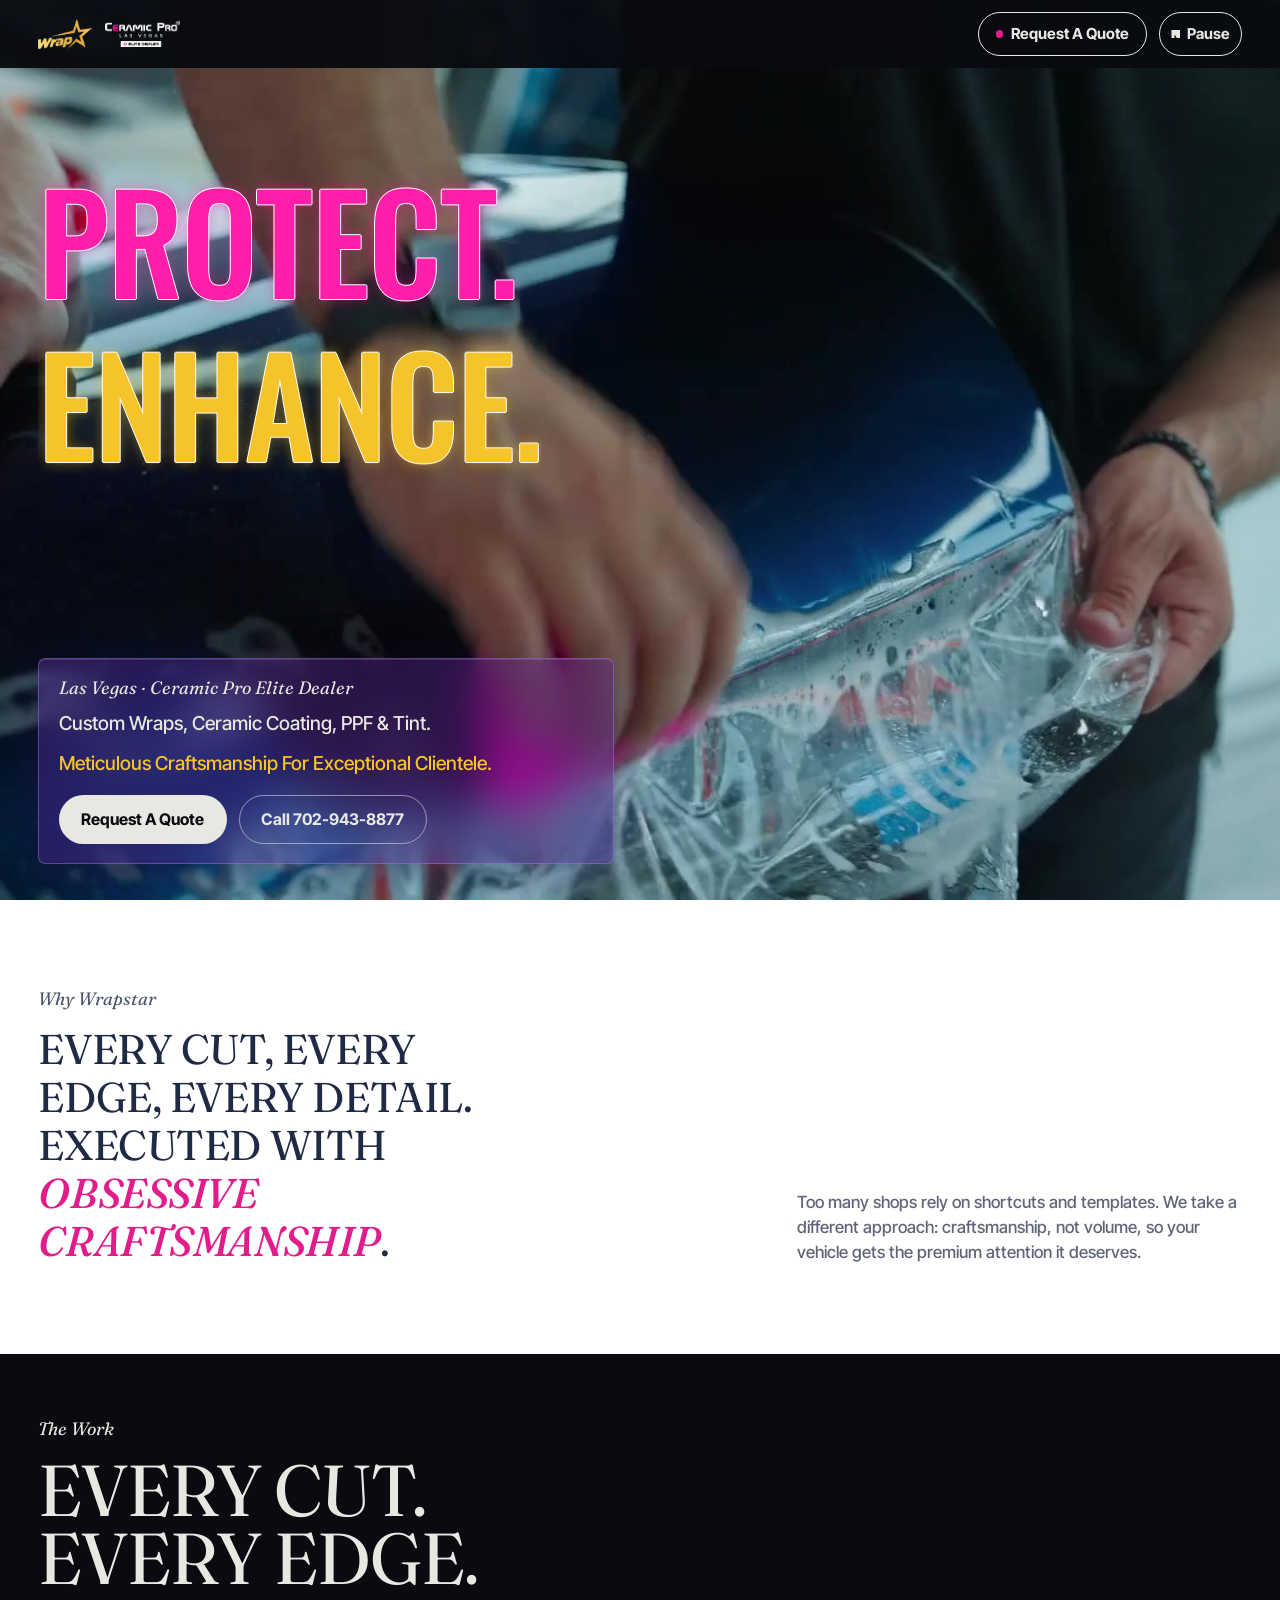
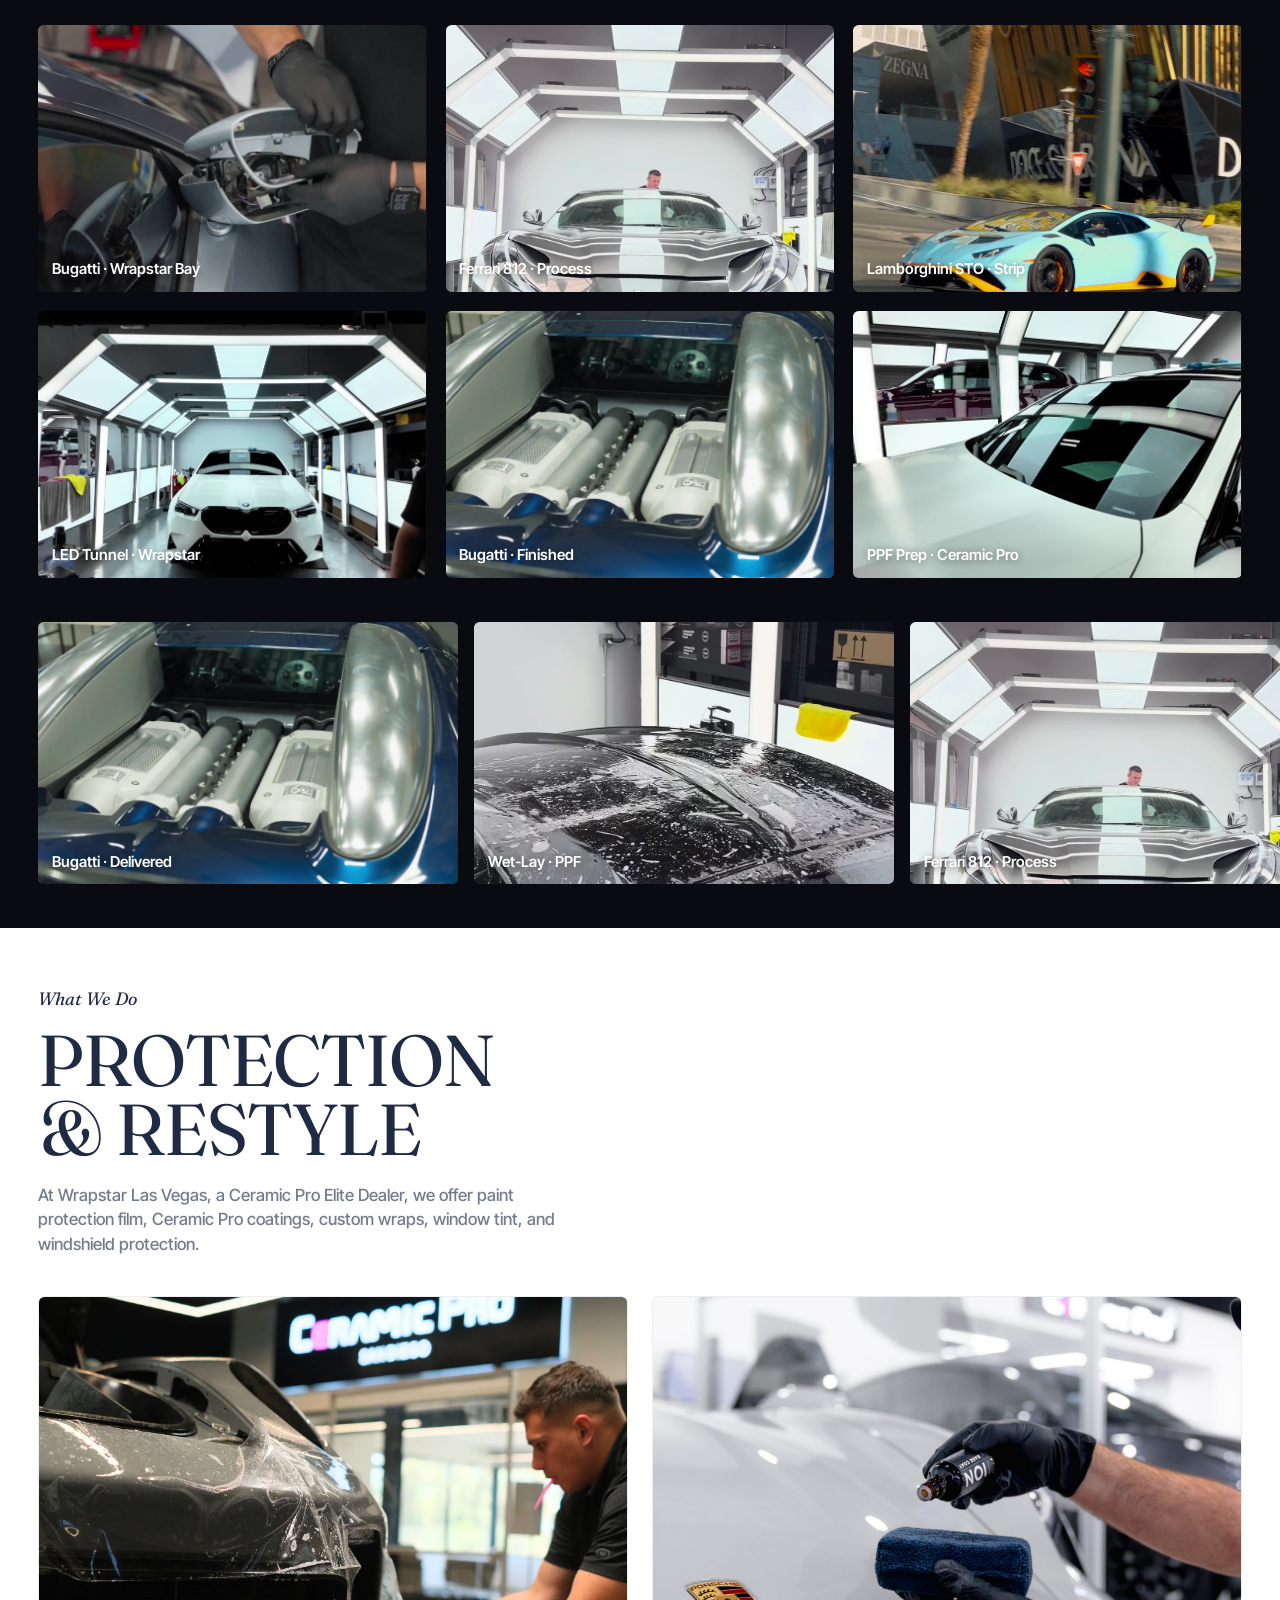
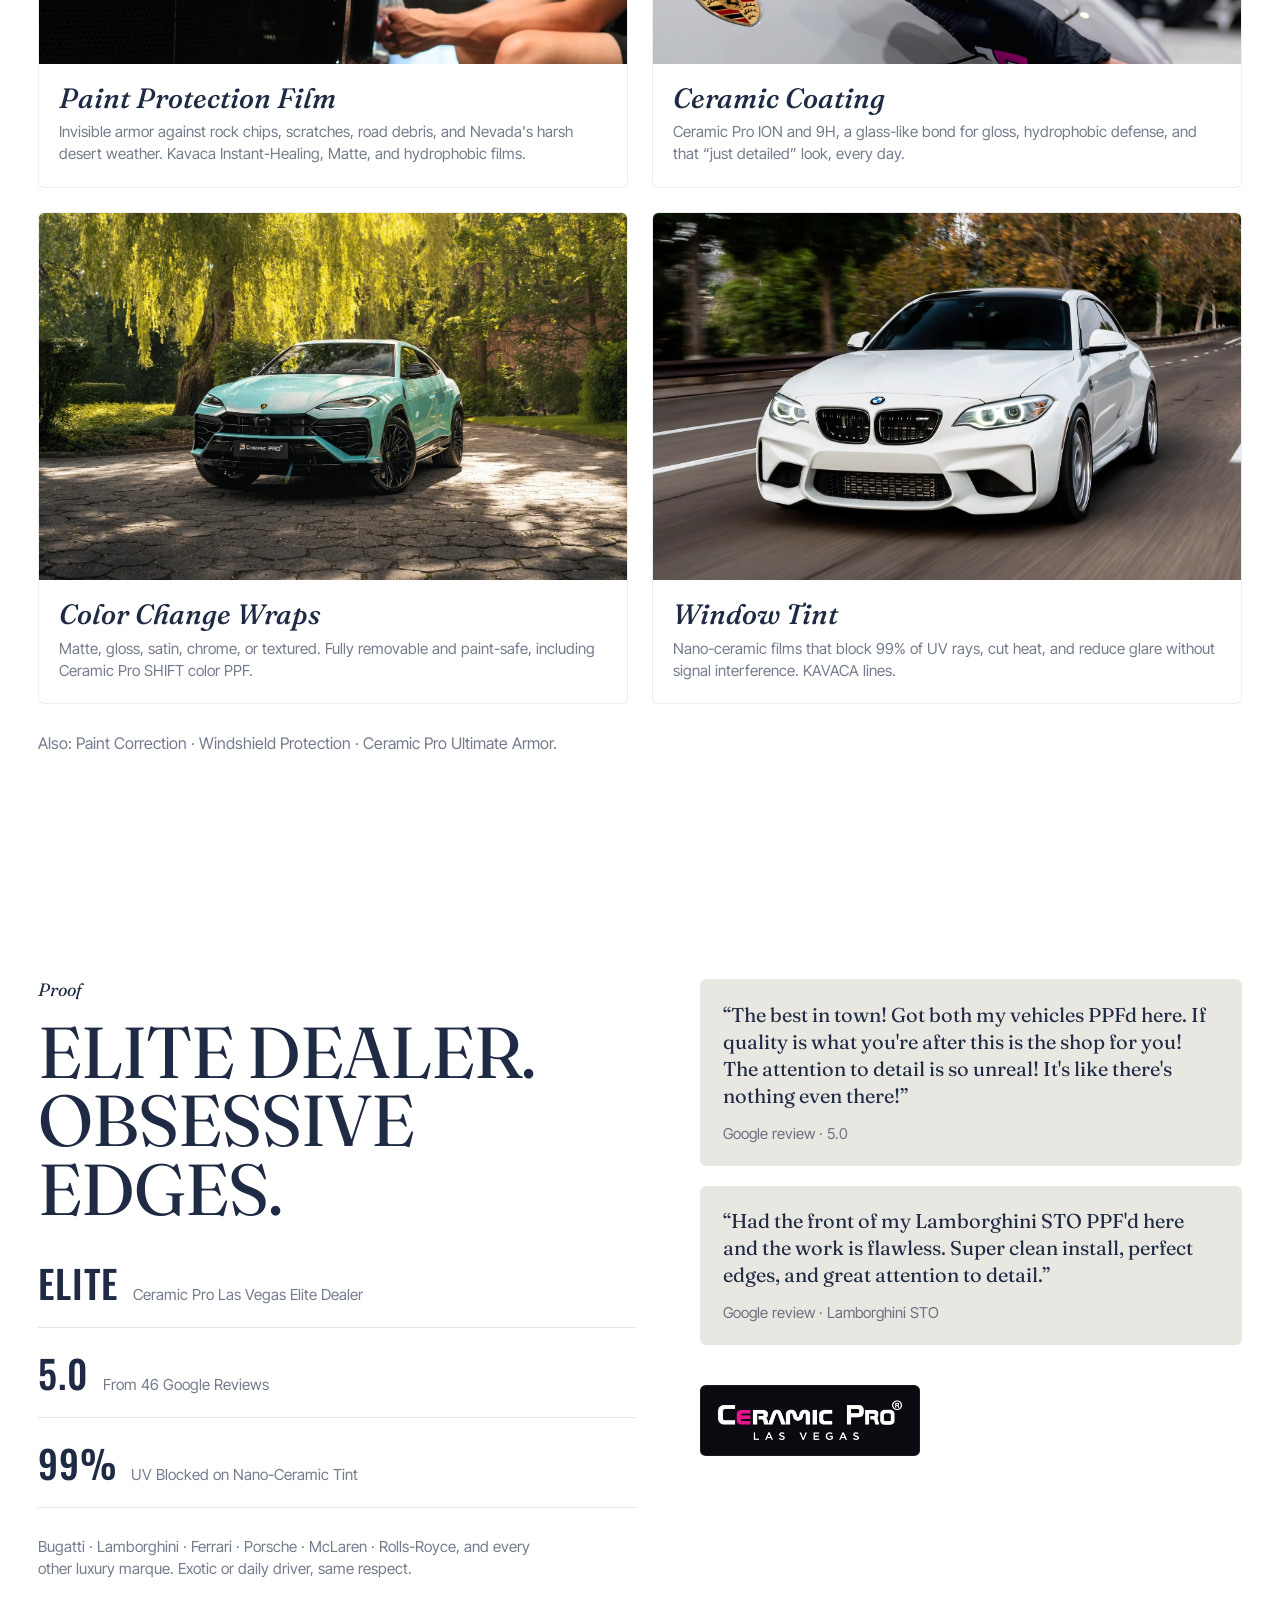
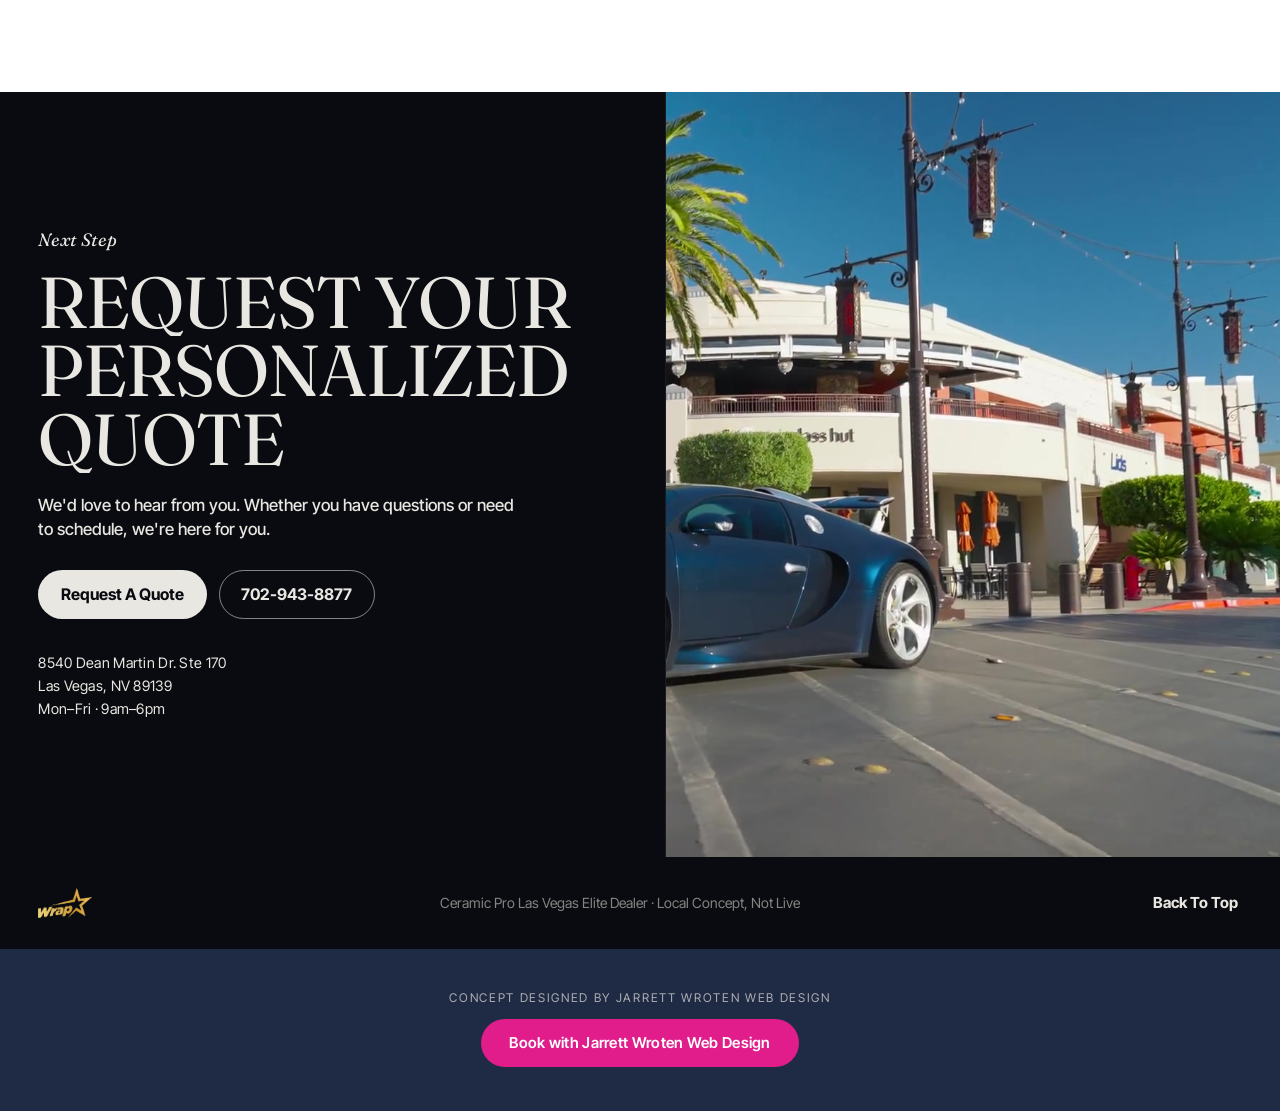
==== commit 8d19cd84: "Add bottom-center 'Book with Jarrett Wroten Web Design' button (jarrettwroten.com/book/)" ====
--- a/index.html
+++ b/index.html
@@ -285,5 +285,18 @@
 <script src="vendor/SplitText.min.js"></script>
 <script src="vendor/lenis.min.js"></script>
 <script src="site.js?v=rd5"></script>
+<!-- jw-book:start -->
+<style>
+.jw-book{position:relative;z-index:50;clear:both;display:flex;flex-direction:column;align-items:center;gap:12px;padding:40px 20px calc(44px + env(safe-area-inset-bottom));background:#1F2A44;text-align:center;font-family:inherit;margin:0}
+.jw-book__by{margin:0;font:inherit;font-size:12px;letter-spacing:.14em;text-transform:uppercase;color:rgba(233,231,225,.7)}
+.jw-book__btn{display:inline-flex;align-items:center;justify-content:center;min-height:48px;padding:14px 28px;border-radius:999px;background:#E11D8C;color:#ffffff;font:inherit;font-size:15px;font-weight:600;letter-spacing:.02em;line-height:1.2;text-decoration:none;max-width:100%;box-sizing:border-box;transition:transform .2s ease,filter .2s ease}
+.jw-book__btn:hover{transform:translateY(-1px);filter:brightness(1.08)}
+.jw-book__btn:focus-visible{outline:2px solid #E11D8C;outline-offset:4px}
+</style>
+<aside class="jw-book" aria-label="Concept designed by Jarrett Wroten Web Design">
+<p class="jw-book__by">Concept designed by Jarrett Wroten Web Design</p>
+<a class="jw-book__btn" href="https://jarrettwroten.com/book/" target="_blank" rel="noopener">Book with Jarrett Wroten Web Design</a>
+</aside>
+<!-- jw-book:end -->
 </body>
 </html>
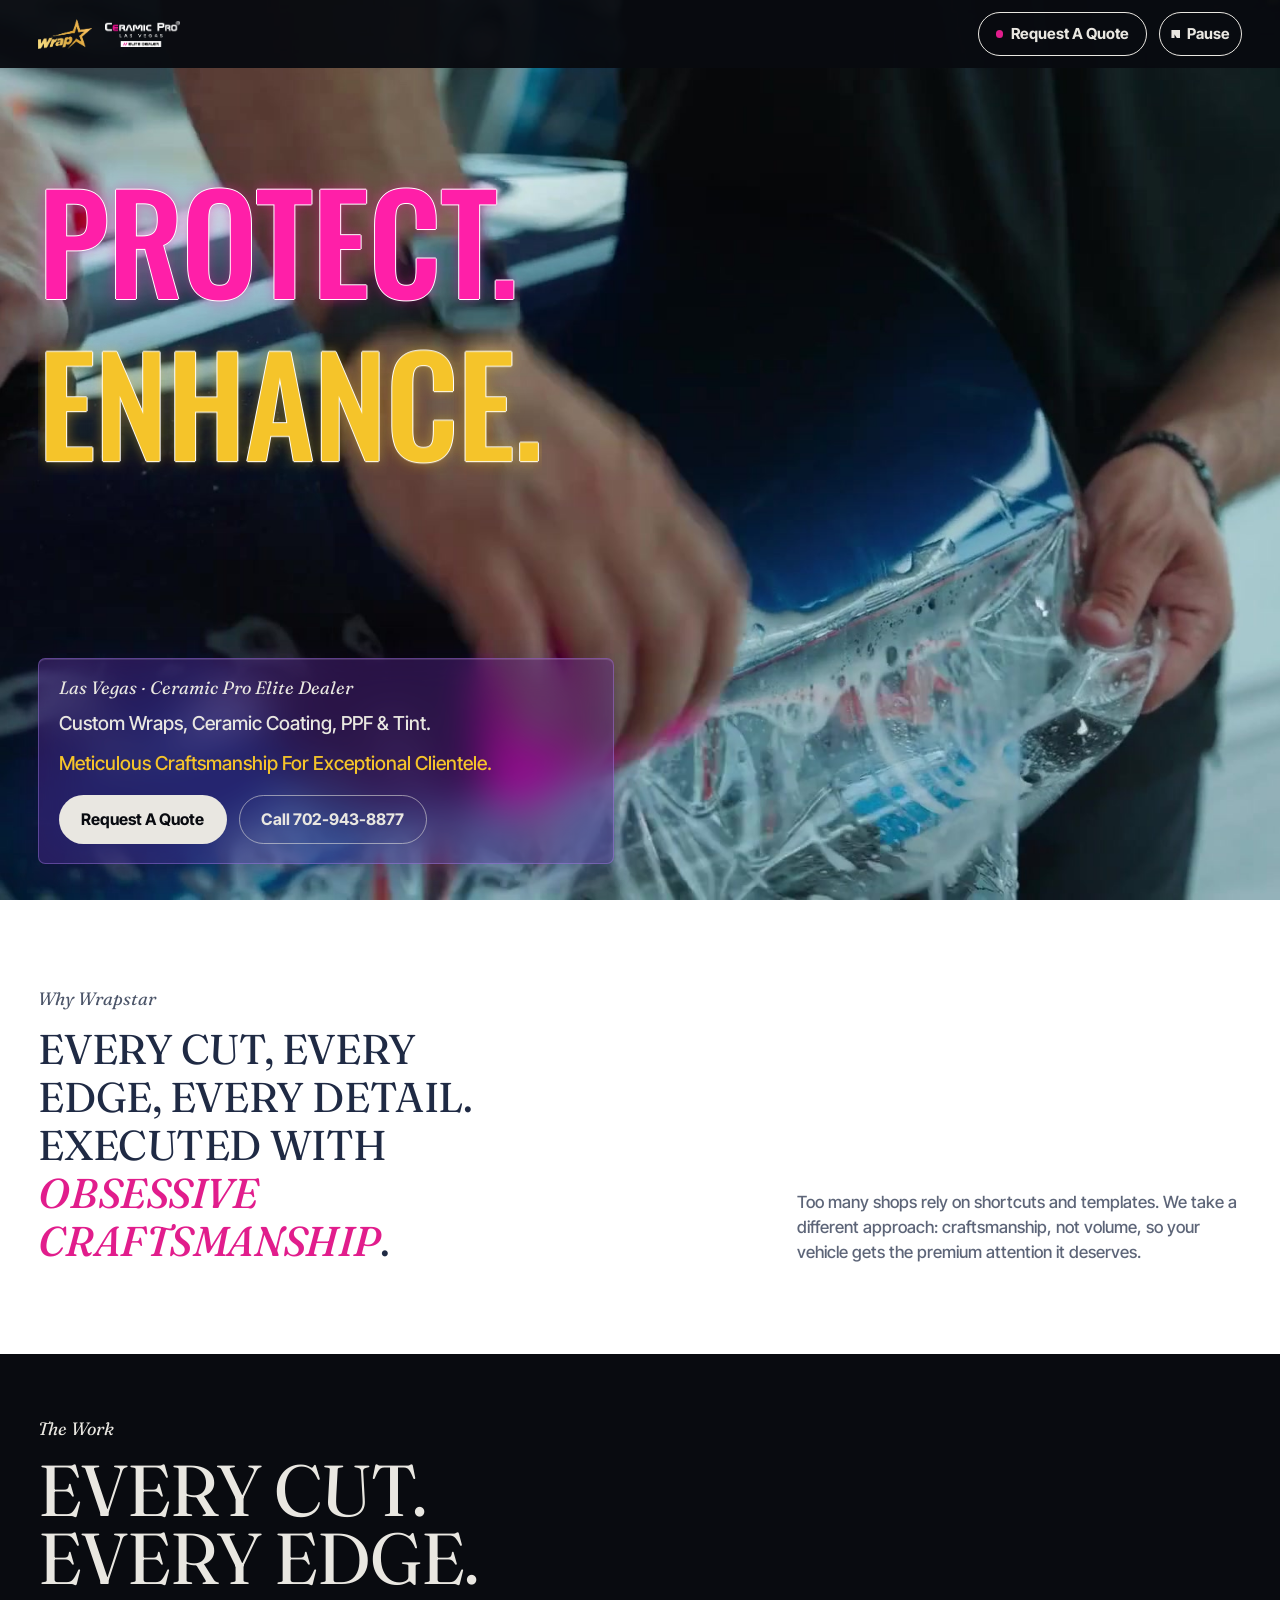
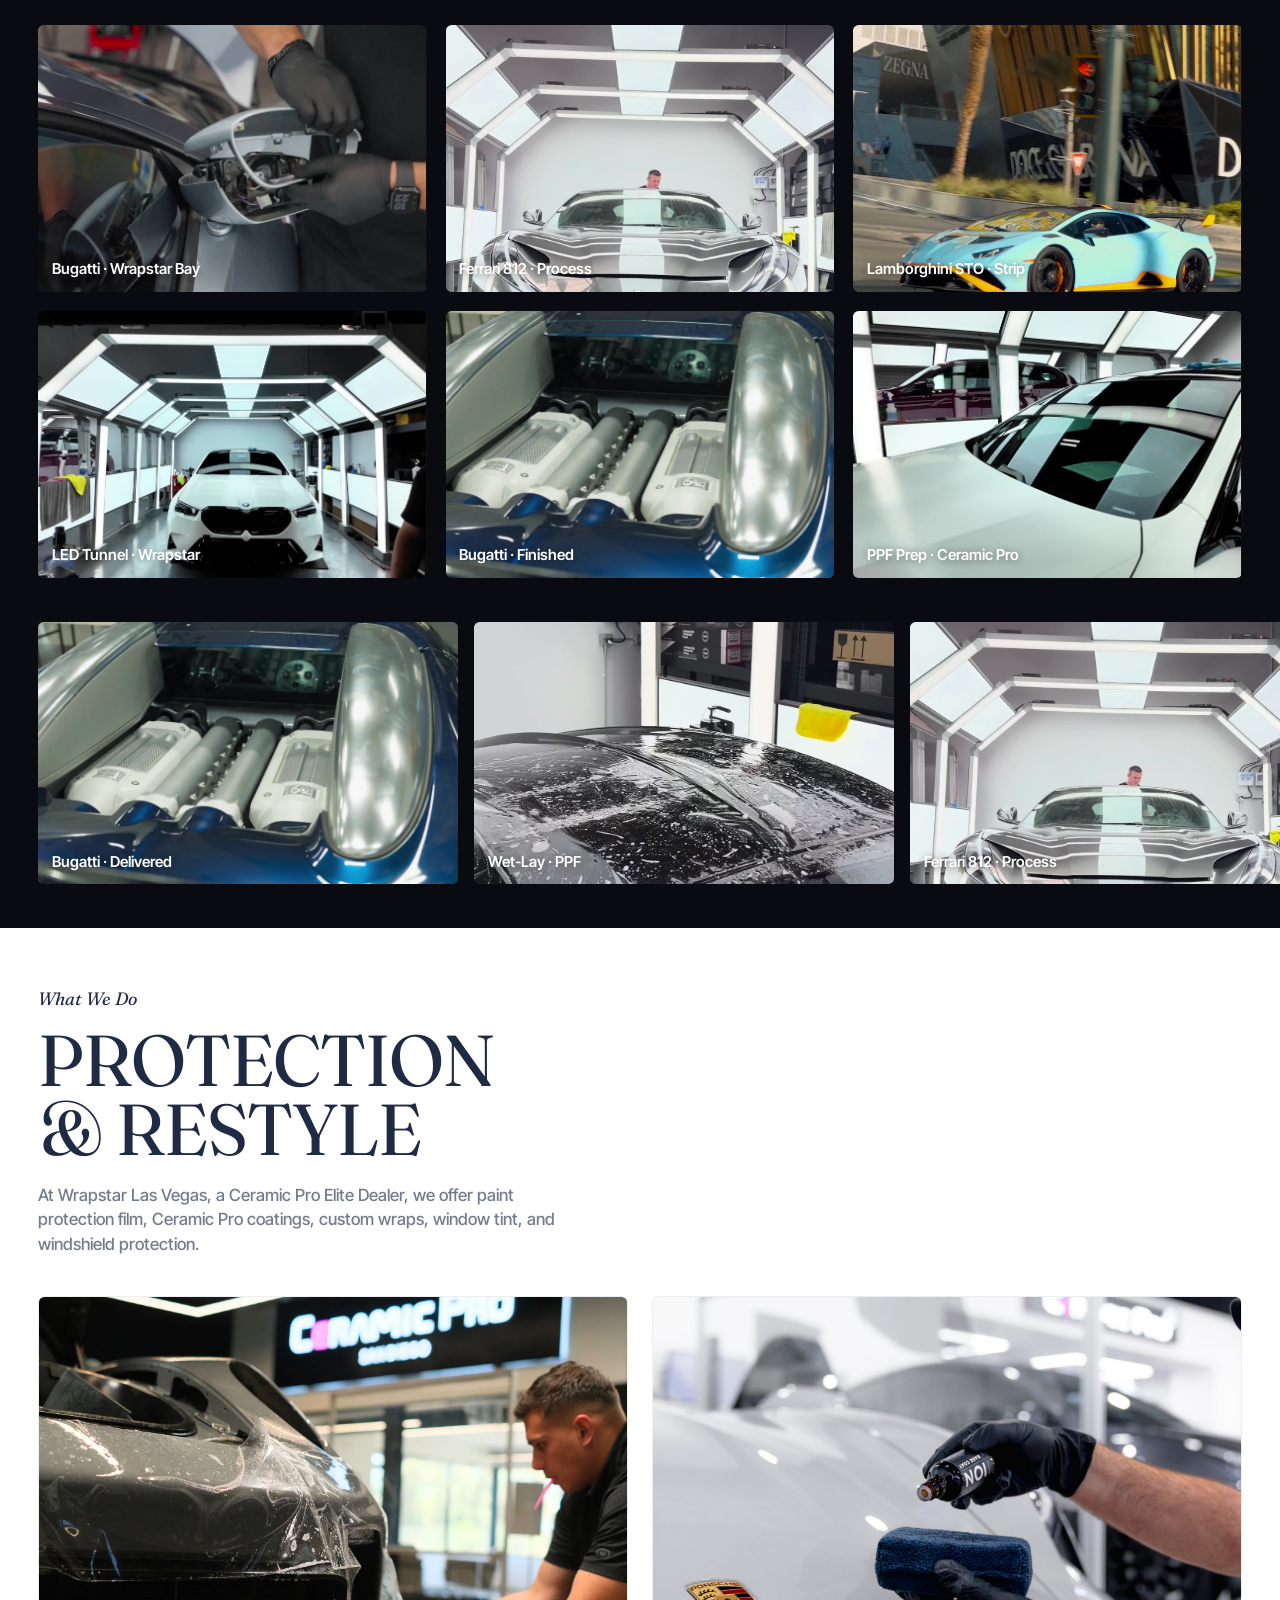
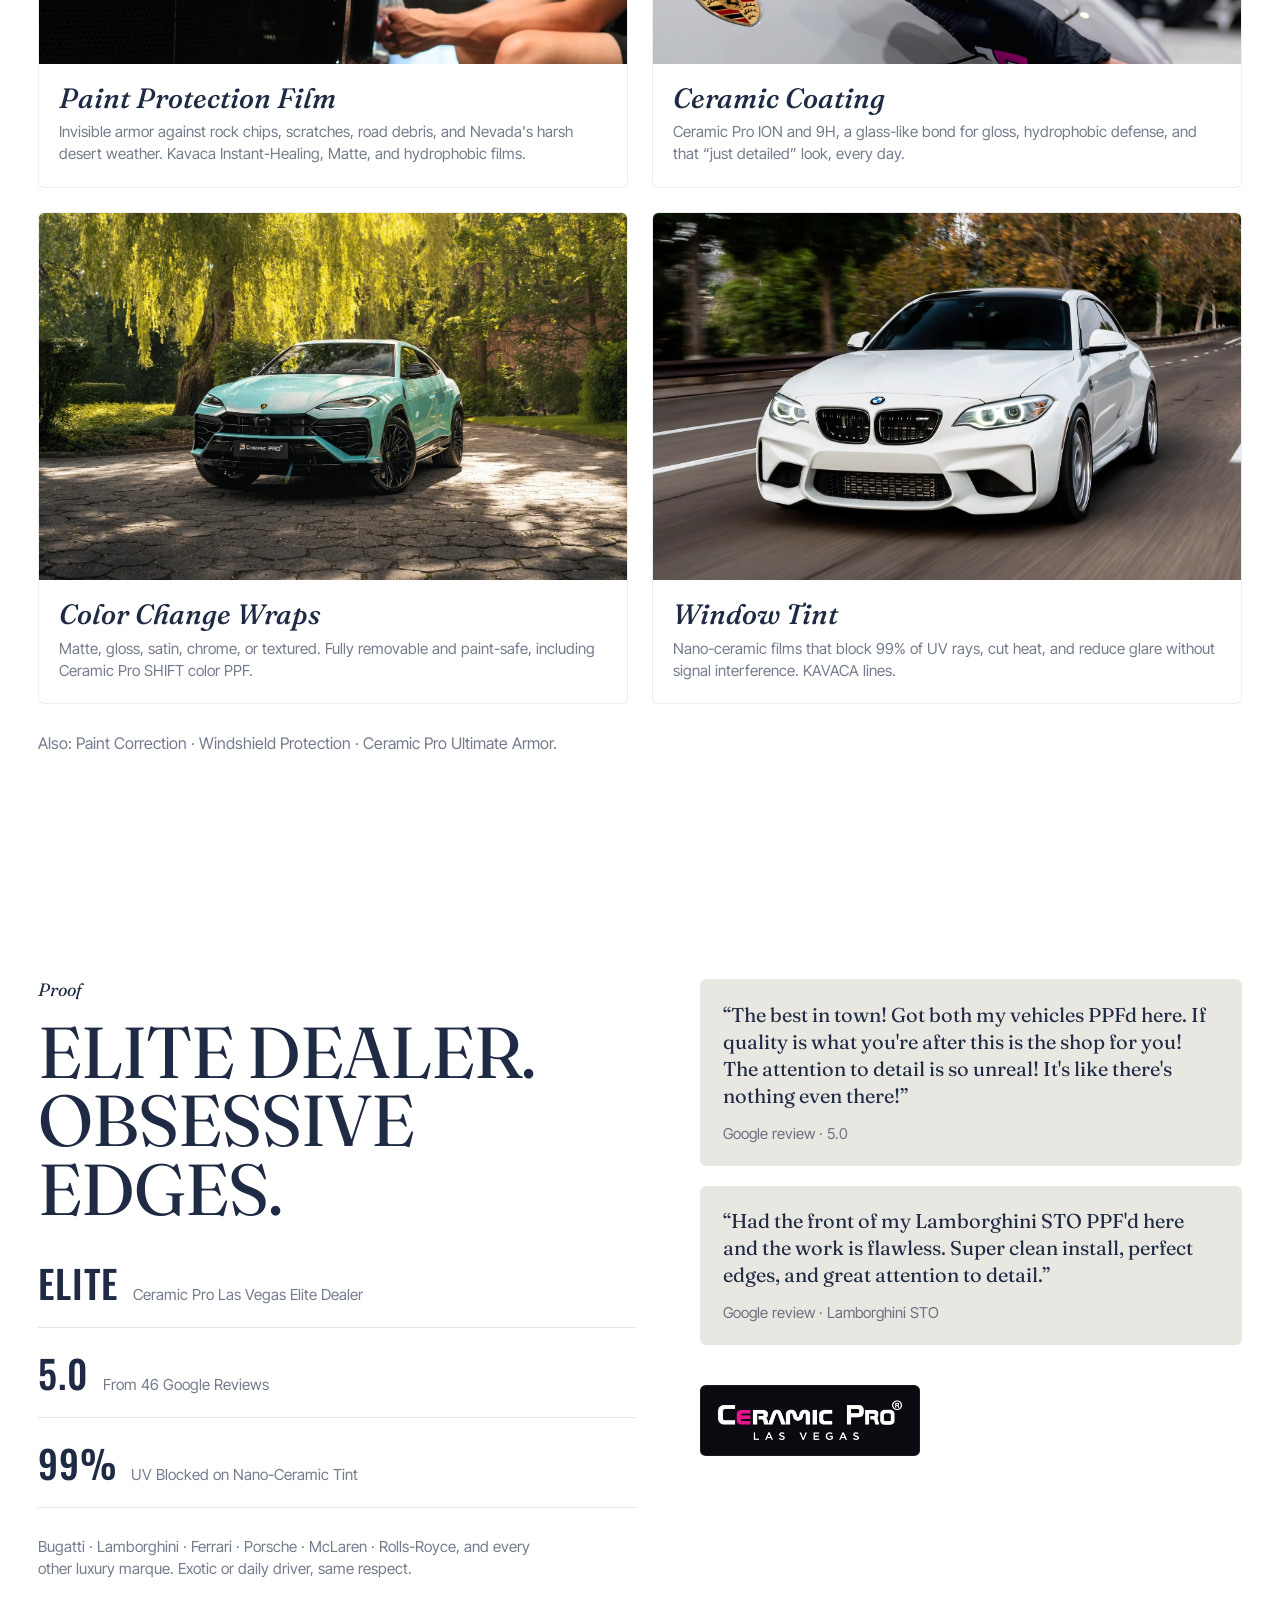
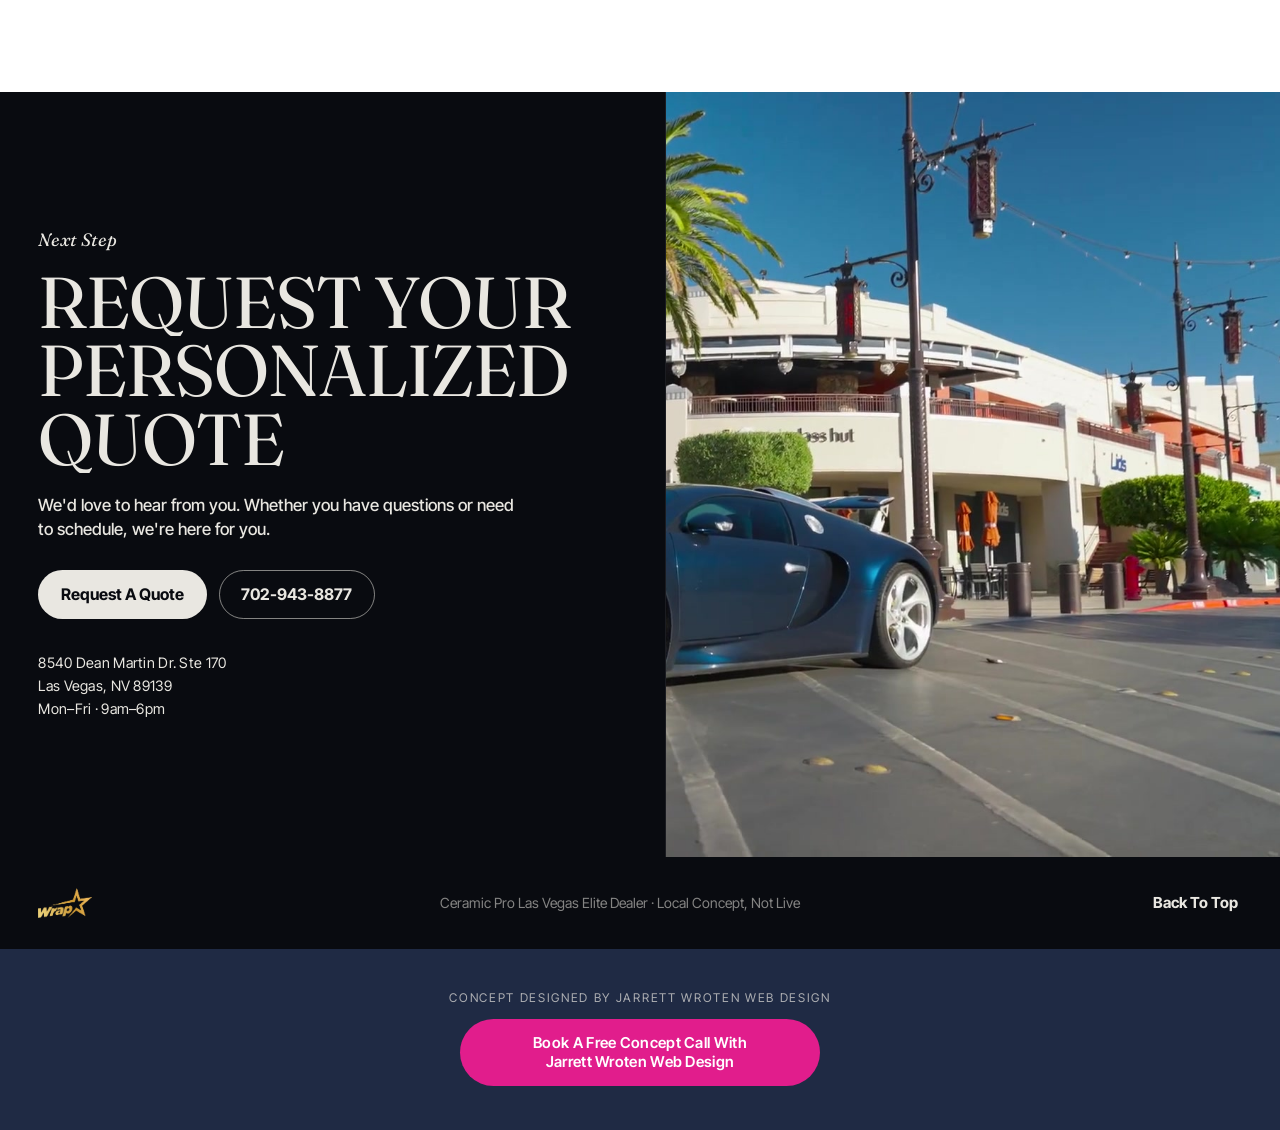
==== commit 94e021e3: "Book button label: Book A Free Concept Call With Jarrett Wroten Web Design" ====
--- a/index.html
+++ b/index.html
@@ -289,13 +289,13 @@
 <style>
 .jw-book{position:relative;z-index:50;clear:both;display:flex;flex-direction:column;align-items:center;gap:12px;padding:40px 20px calc(44px + env(safe-area-inset-bottom));background:#1F2A44;text-align:center;font-family:inherit;margin:0}
 .jw-book__by{margin:0;font:inherit;font-size:12px;letter-spacing:.14em;text-transform:uppercase;color:rgba(233,231,225,.7)}
-.jw-book__btn{display:inline-flex;align-items:center;justify-content:center;min-height:48px;padding:14px 28px;border-radius:999px;background:#E11D8C;color:#ffffff;font:inherit;font-size:15px;font-weight:600;letter-spacing:.02em;line-height:1.2;text-decoration:none;max-width:100%;box-sizing:border-box;transition:transform .2s ease,filter .2s ease}
+.jw-book__btn{display:inline-flex;align-items:center;justify-content:center;min-height:48px;padding:14px 28px;border-radius:999px;background:#E11D8C;color:#ffffff;font:inherit;font-size:15px;font-weight:600;letter-spacing:.02em;line-height:1.3;text-decoration:none;text-align:center;text-wrap:balance;max-width:min(100%,360px);box-sizing:border-box;transition:transform .2s ease,filter .2s ease}
 .jw-book__btn:hover{transform:translateY(-1px);filter:brightness(1.08)}
 .jw-book__btn:focus-visible{outline:2px solid #E11D8C;outline-offset:4px}
 </style>
 <aside class="jw-book" aria-label="Concept designed by Jarrett Wroten Web Design">
 <p class="jw-book__by">Concept designed by Jarrett Wroten Web Design</p>
-<a class="jw-book__btn" href="https://jarrettwroten.com/book/" target="_blank" rel="noopener">Book with Jarrett Wroten Web Design</a>
+<a class="jw-book__btn" href="https://jarrettwroten.com/book/" target="_blank" rel="noopener">Book A Free Concept Call With Jarrett Wroten Web Design</a>
 </aside>
 <!-- jw-book:end -->
 </body>
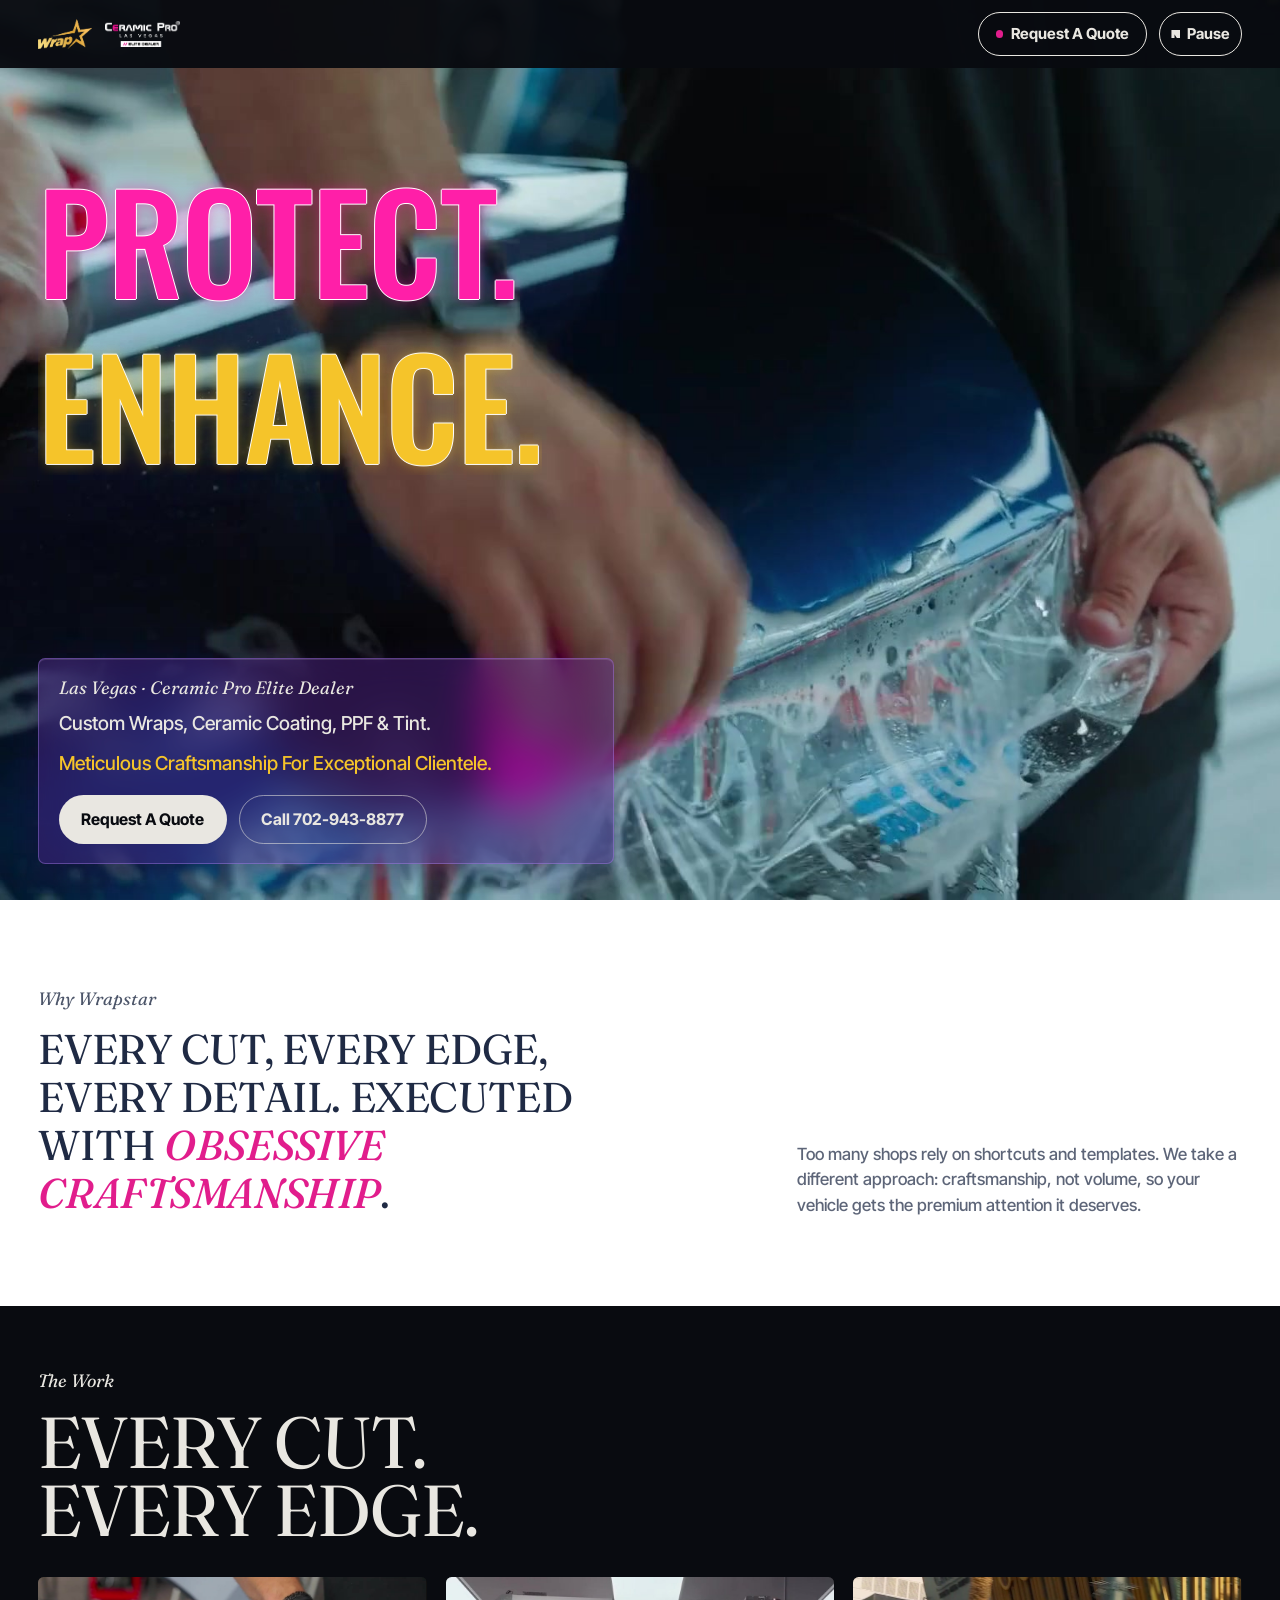
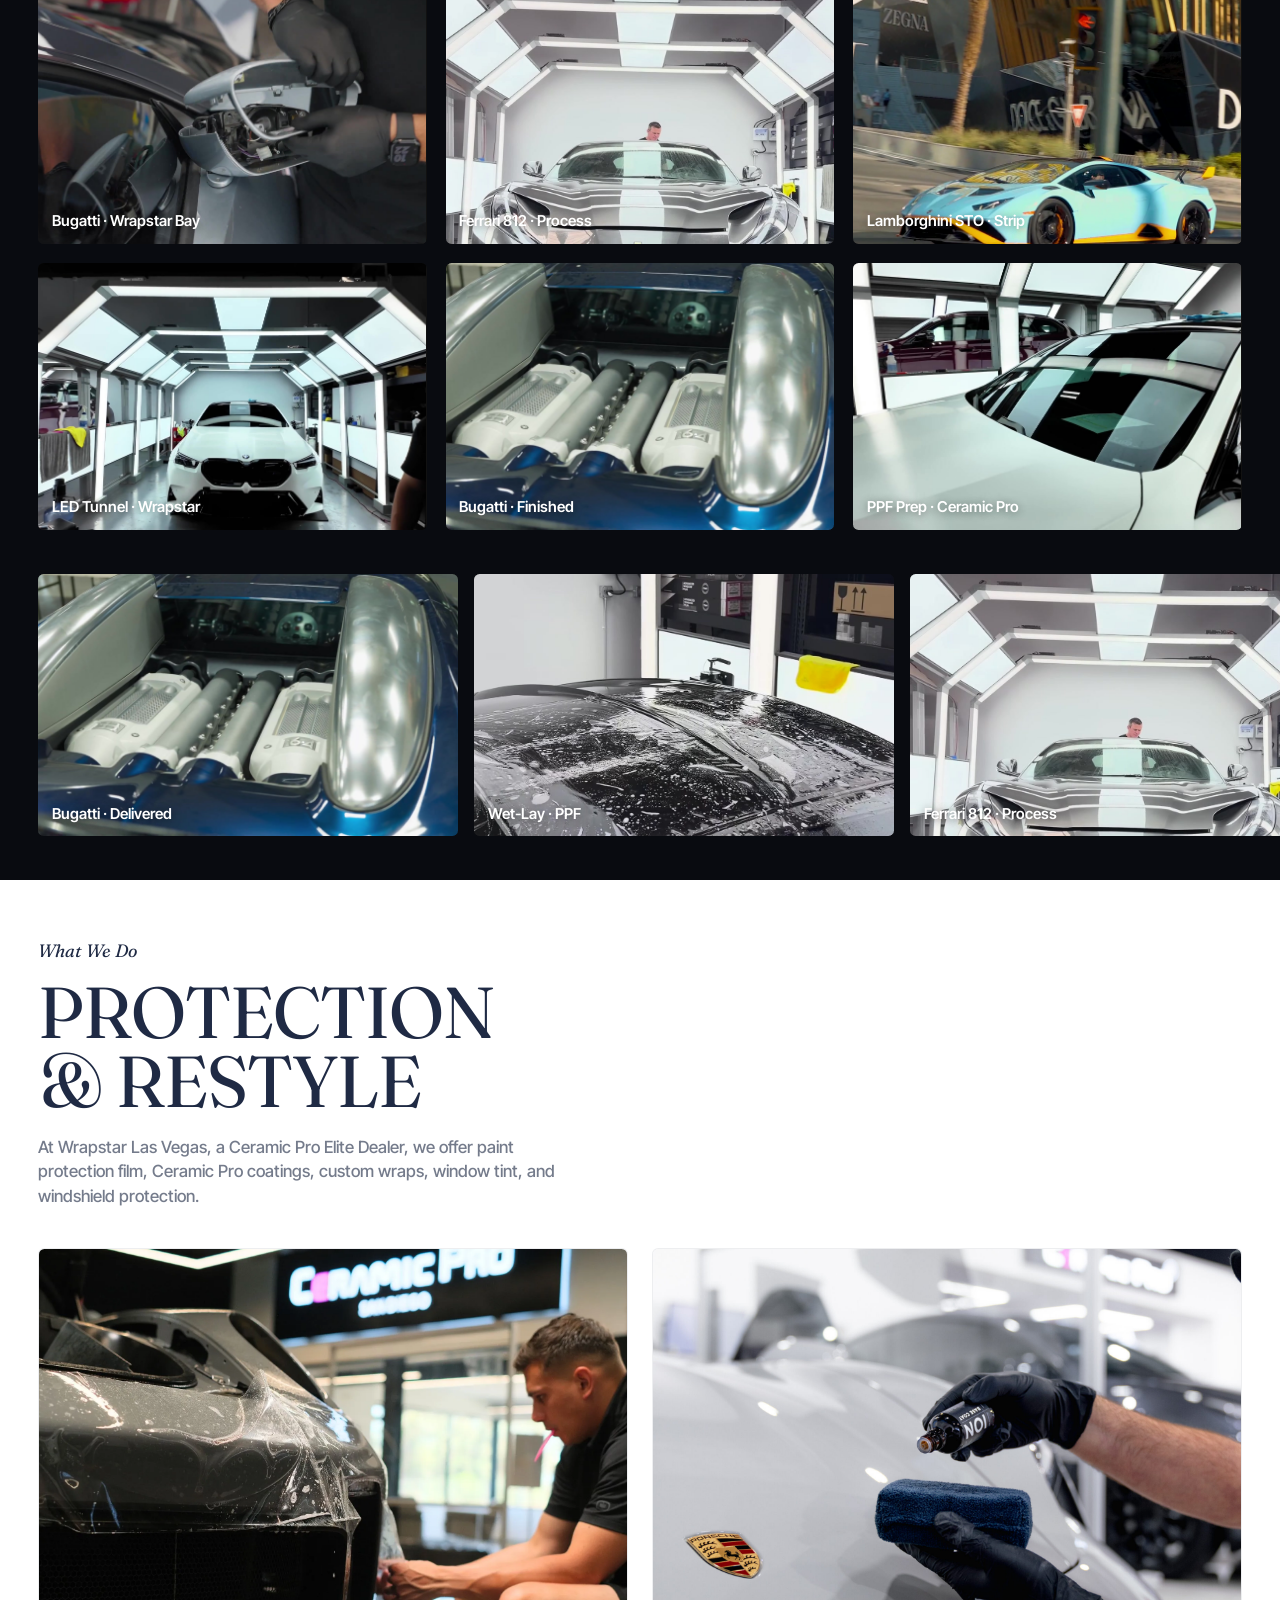
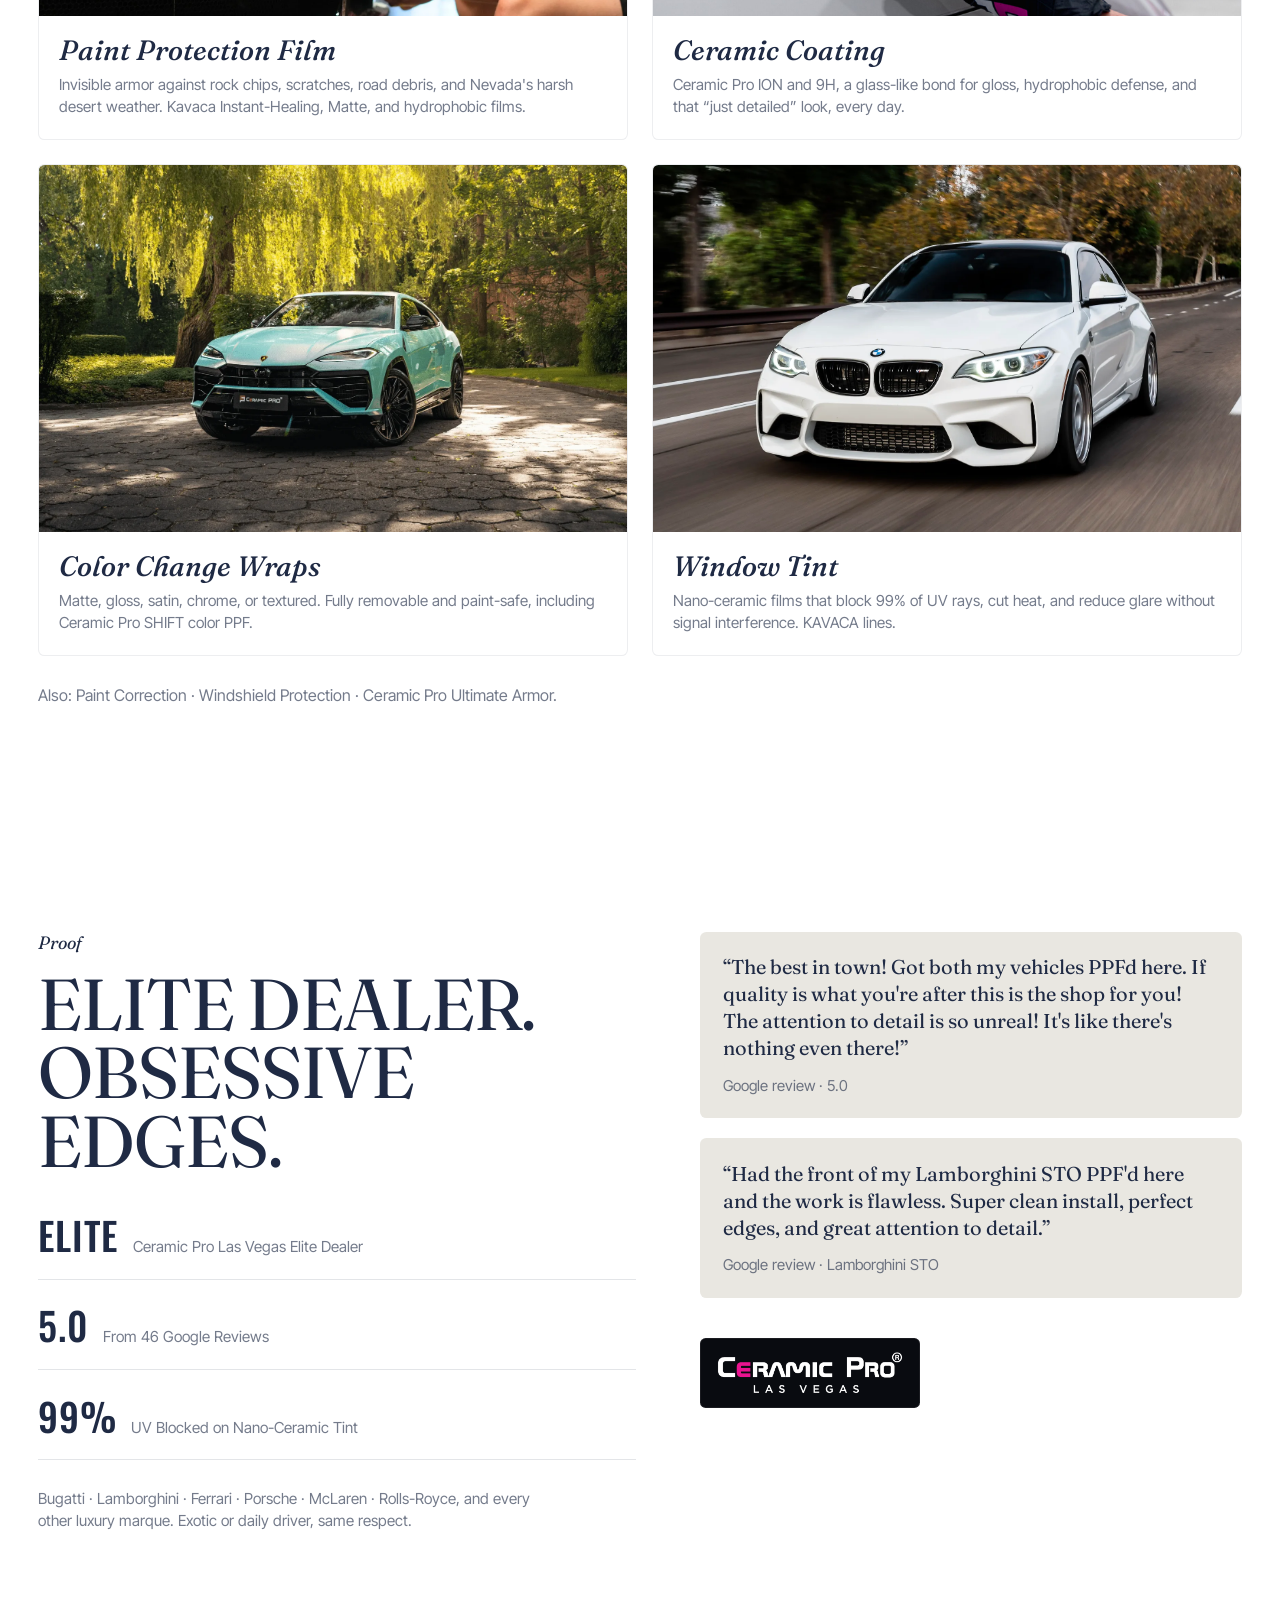
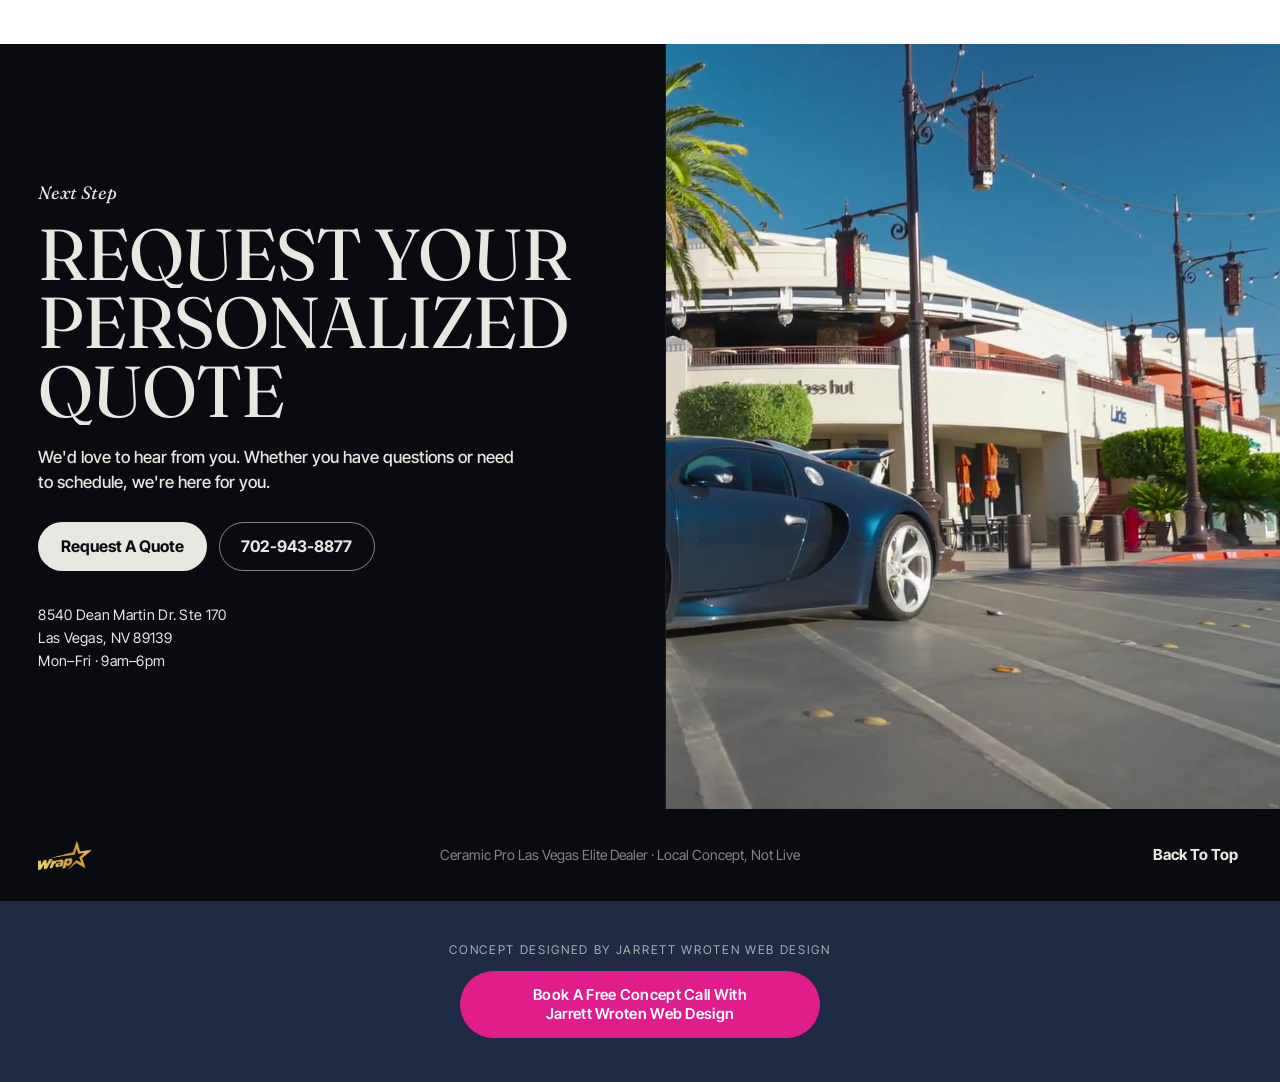
==== commit 7dc21bb4: "Hero: Topaz 4K (Starlight Precise) web encode, raw footage" ====
--- a/index.html
+++ b/index.html
@@ -63,7 +63,7 @@
     <video class="film film--hero" id="film-hero" muted loop playsinline autoplay preload="auto" poster="film/poster.jpg?v=bug5"
       aria-label="Wrapstar Bugatti Veyron film: PPF going on in the shop, the car in the bay beside a red Lamborghini, then the finished blue Veyron on the plaza">
       <source src="film/hero-sm.mp4?v=bug5" type="video/mp4" media="(max-width: 760px) and (orientation: portrait)">
-      <source src="film/hero.mp4?v=bug5" type="video/mp4">
+      <source src="film/hero.mp4?v=tpz1" type="video/mp4">
     </video>
     <script>if (matchMedia("(max-width: 760px) and (orientation: portrait)").matches) document.getElementById("film-hero").poster = "film/poster-sm.jpg?v=bug5";</script>
   </div>
